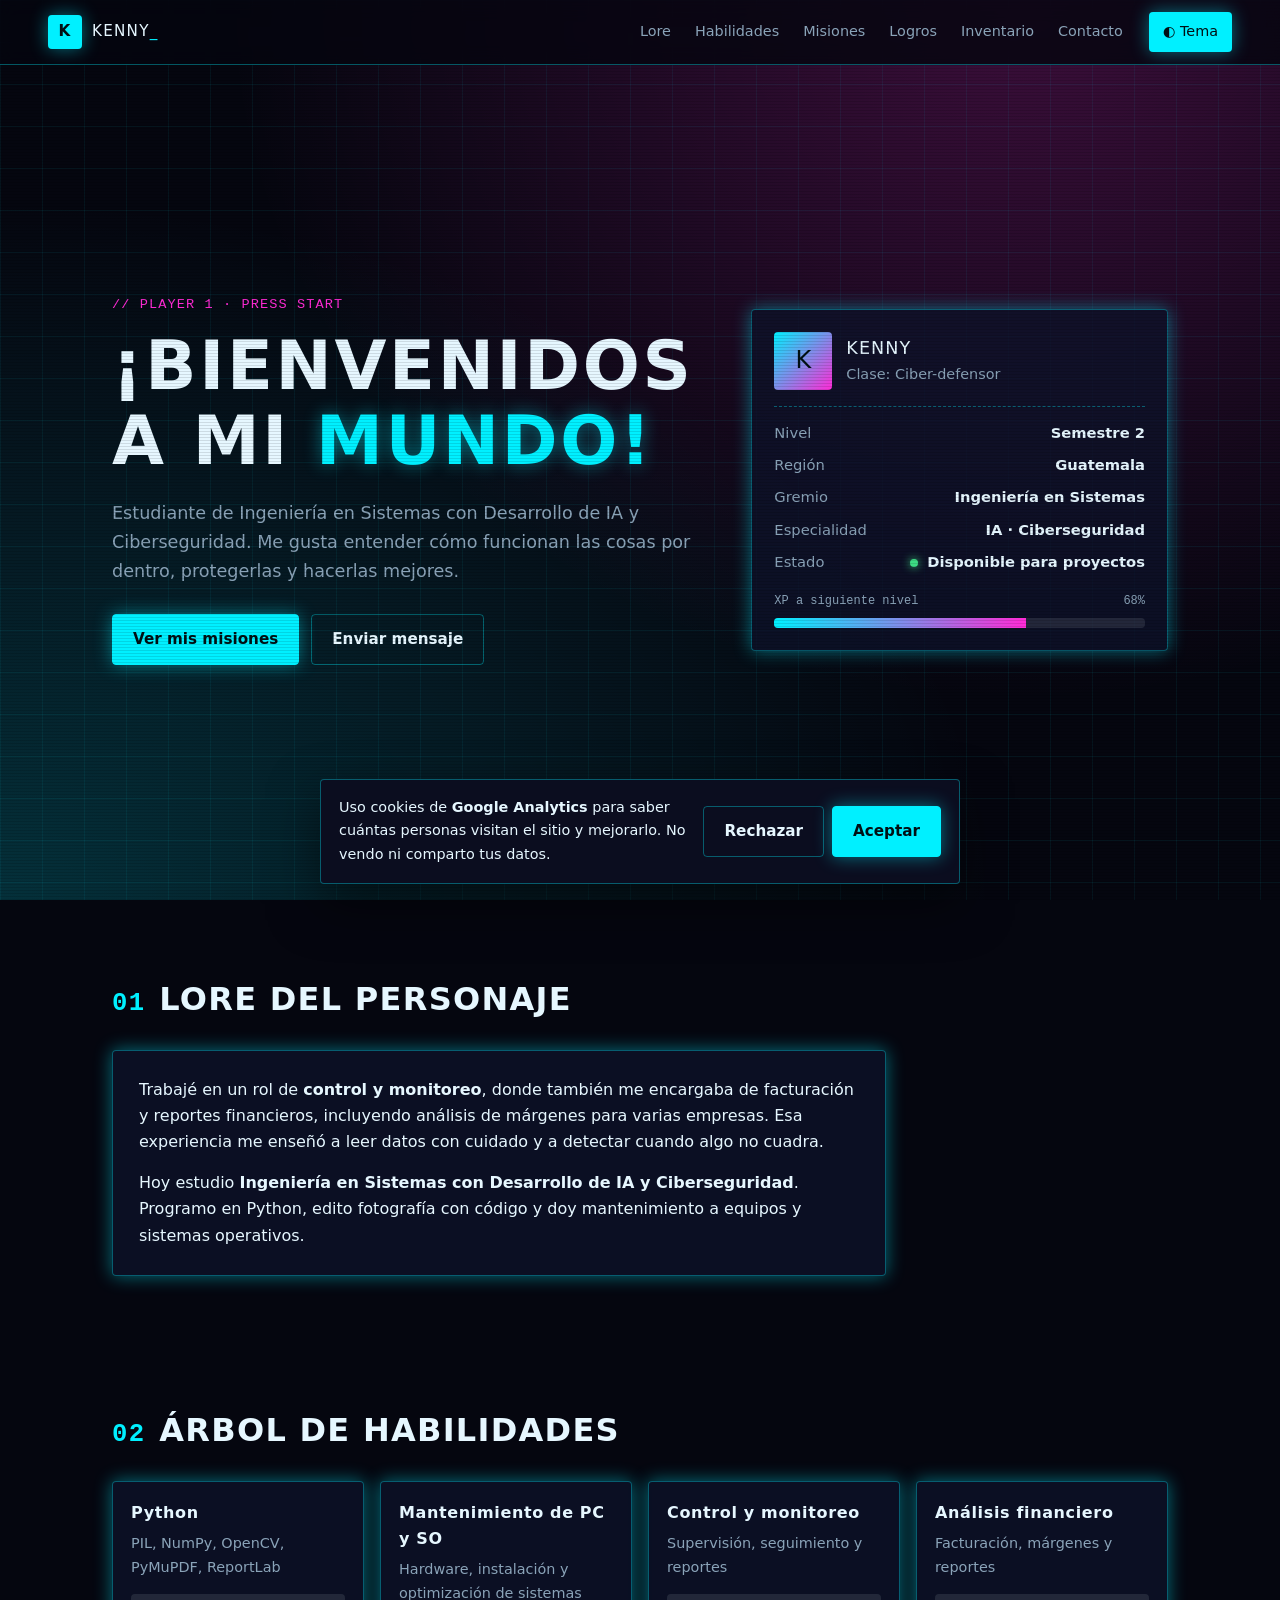
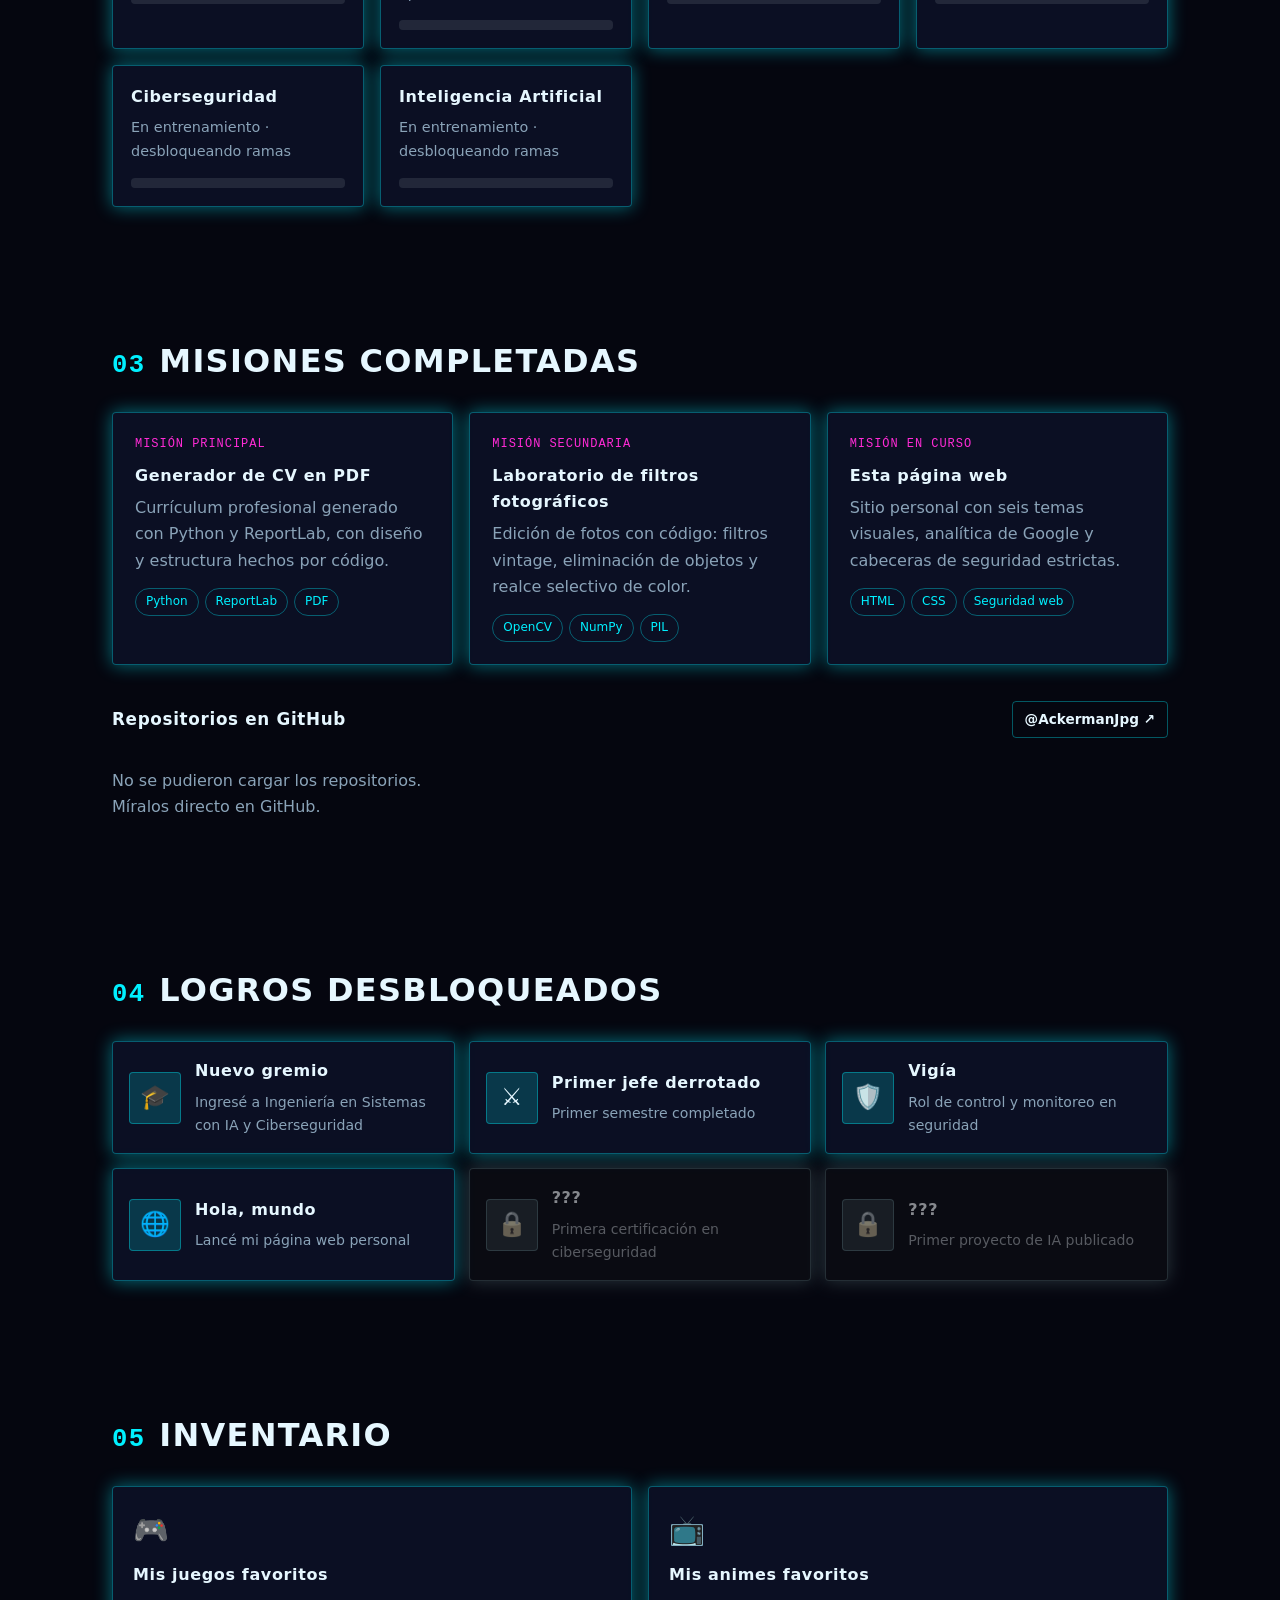
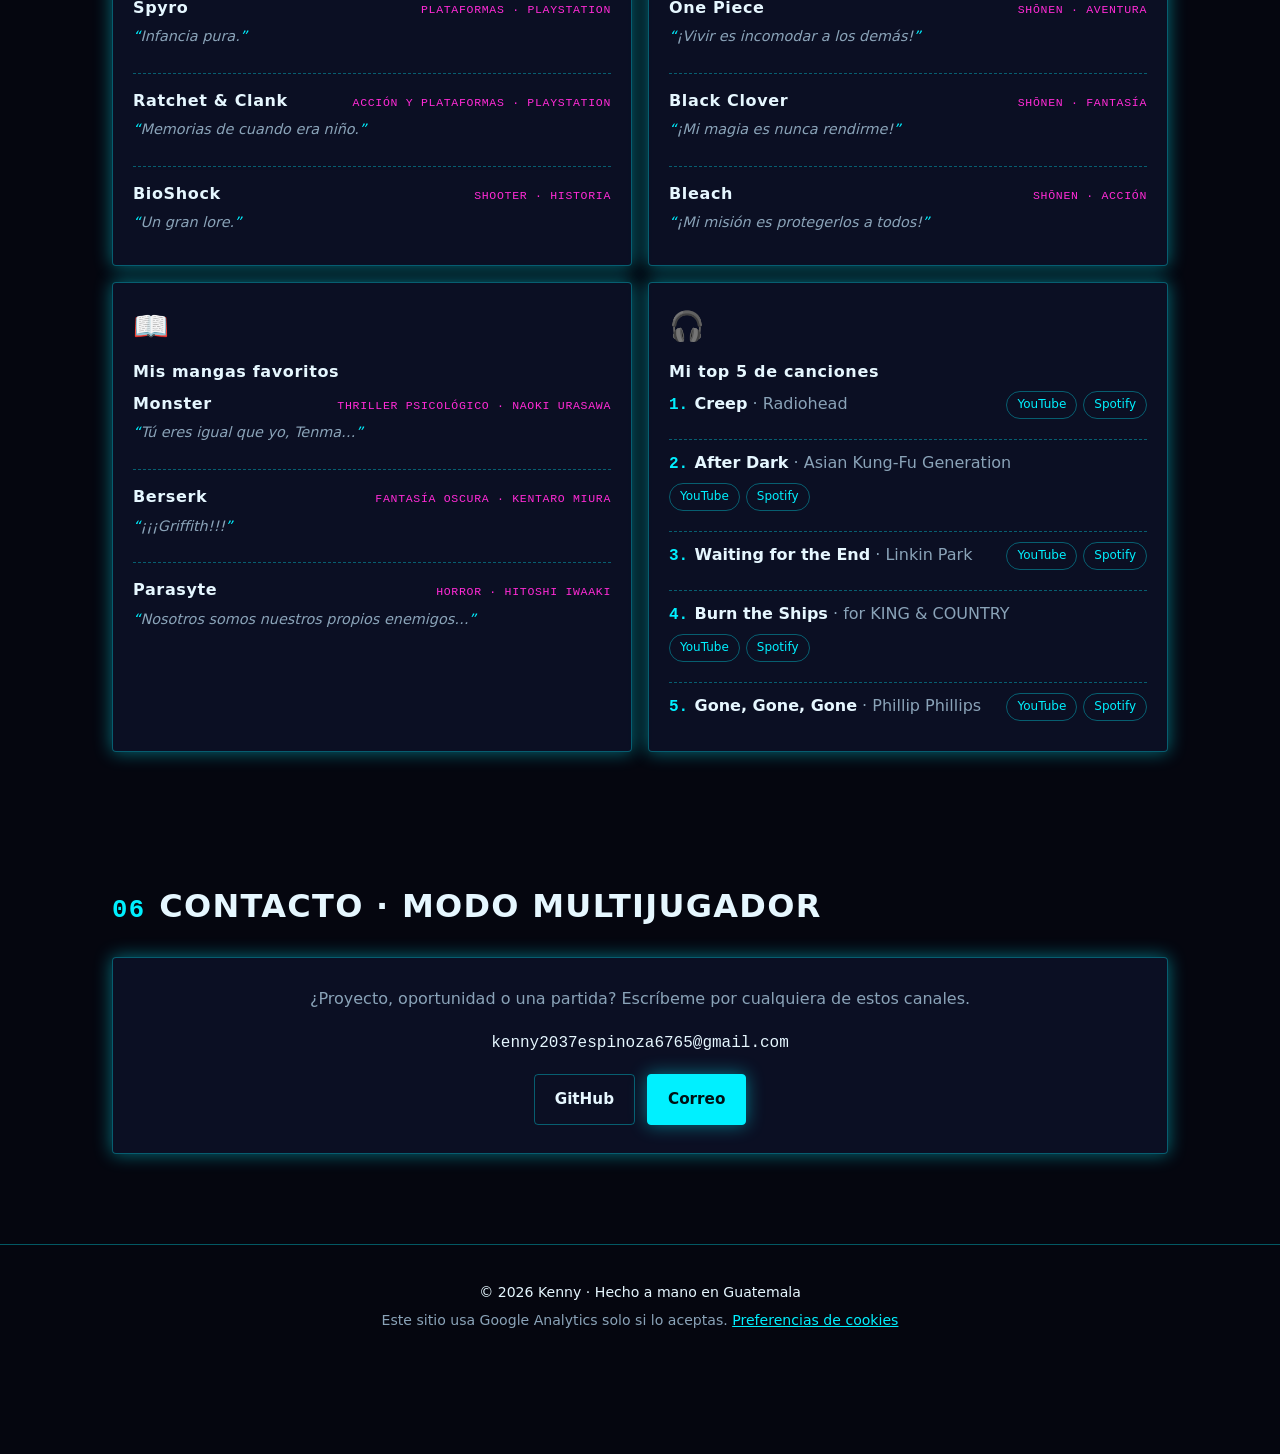
==== index.html @ 9eb6405e "Reseñas, canciones y contacto" ====
<!doctype html>
<html lang="es" data-theme="cyber">
<head>
  <meta charset="utf-8">
  <meta name="viewport" content="width=device-width, initial-scale=1">
  <!-- ====== Seguridad (GitHub Pages no permite cabeceras, así que van aquí) ====== -->
  <meta http-equiv="Content-Security-Policy" content="default-src 'self'; script-src 'self' https://www.googletagmanager.com; connect-src 'self' https://api.github.com https://*.google-analytics.com https://*.analytics.google.com https://www.googletagmanager.com; img-src 'self' data: https://*.google-analytics.com https://www.googletagmanager.com; style-src 'self' https://fonts.googleapis.com; font-src https://fonts.gstatic.com; base-uri 'none'; form-action 'self'; object-src 'none'; upgrade-insecure-requests">
  <meta name="referrer" content="strict-origin-when-cross-origin">

  <!-- ====== SEO ====== -->
  <title>Kenny · Ingeniería en Sistemas, IA y Ciberseguridad</title>
  <meta name="description" content="Portafolio personal de Kenny: estudiante de Ingeniería en Sistemas con IA y Ciberseguridad en Guatemala. Proyectos, habilidades, logros y gustos gamer.">
  <meta name="author" content="Kenny">
  <link rel="canonical" href="https://ackermanjpg.github.io/">
  <meta name="robots" content="index, follow">
  <meta name="theme-color" content="#05060f">

  <!-- Open Graph / redes sociales (vista previa al compartir el enlace) -->
  <meta property="og:type" content="website">
  <meta property="og:title" content="Kenny · Player One">
  <meta property="og:description" content="Ingeniería en Sistemas, IA y Ciberseguridad. Proyectos, logros y gustos gamer.">
  <meta property="og:url" content="https://ackermanjpg.github.io/">
  <meta property="og:image" content="https://ackermanjpg.github.io/img/og-cover.png">
  <meta property="og:locale" content="es_GT">
  <meta name="twitter:card" content="summary_large_image">

  <!-- ====== Google Search Console ======
       Pega aquí el código que te da Search Console (método "Etiqueta HTML").
       Si verificas por DNS (recomendado con Cloudflare), puedes borrar esta línea. -->
  <meta name="google-site-verification" content="PEGA_AQUI_TU_CODIGO_DE_VERIFICACION">

  <link rel="icon" href="img/favicon.svg" type="image/svg+xml">
  <link rel="preconnect" href="https://fonts.googleapis.com">
  <link rel="preconnect" href="https://fonts.gstatic.com" crossorigin>
  <link rel="stylesheet" href="https://fonts.googleapis.com/css2?family=Cinzel:wght@500;700&family=Creepster&family=Inter:wght@400;500;600;700&family=M+PLUS+Rounded+1c:wght@500;800&family=Orbitron:wght@500;800&family=Press+Start+2P&family=Share+Tech+Mono&display=swap">
  <link rel="stylesheet" href="css/styles.css">

  <!-- Datos estructurados para Google (sin JavaScript inline: es JSON, no se ejecuta) -->
  <script type="application/ld+json">
  {
    "@context": "https://schema.org",
    "@type": "Person",
    "name": "Kenny",
    "url": "https://ackermanjpg.github.io/",
    "jobTitle": "Estudiante de Ingeniería en Sistemas con IA y Ciberseguridad",
    "address": { "@type": "PostalAddress", "addressCountry": "GT" },
    "knowsAbout": ["Ciberseguridad", "Inteligencia Artificial", "Python", "OpenCV", "Mantenimiento de equipos"],
    "sameAs": ["https://github.com/AckermanJpg"]
  }
  </script>

  <!-- Analítica + consentimiento: archivos propios, sin código inline (CSP estricta) -->
  <script src="js/analytics.js" defer></script>
  <script src="js/main.js" defer></script>
</head>
<body>
  <a class="skip-link" href="#contenido">Saltar al contenido</a>
  <div class="fx-layer" aria-hidden="true"></div>

  <!-- ===================== NAV ===================== -->
  <header class="topbar">
    <a class="brand" href="#inicio" aria-label="Inicio">
      <span class="brand-mark" aria-hidden="true">K</span>
      <span class="brand-name">KENNY<span class="blink">_</span></span>
    </a>

    <nav class="nav" aria-label="Secciones">
      <a href="#lore">Lore</a>
      <a href="#habilidades">Habilidades</a>
      <a href="#misiones">Misiones</a>
      <a href="#logros">Logros</a>
      <a href="#inventario">Inventario</a>
      <a href="#contacto">Contacto</a>
    </nav>

    <button class="theme-toggle" type="button" aria-haspopup="true" aria-expanded="false" aria-controls="theme-panel">
      <span aria-hidden="true">◐</span> <span class="theme-toggle-label">Tema</span>
    </button>
  </header>

  <!-- Selector de temas -->
  <div id="theme-panel" class="theme-panel" role="dialog" aria-label="Elegir tema visual" hidden>
    <p class="theme-panel-title">Selecciona tu mundo</p>
    <div class="theme-grid">
      <button type="button" data-set-theme="cyber"><span class="sw sw-cyber"></span>Neón Cyber</button>
      <button type="button" data-set-theme="pixel"><span class="sw sw-pixel"></span>Arcade Pixel</button>
      <button type="button" data-set-theme="fantasy"><span class="sw sw-fantasy"></span>Reino RPG</button>
      <button type="button" data-set-theme="space"><span class="sw sw-space"></span>Estación Orbital</button>
      <button type="button" data-set-theme="horror"><span class="sw sw-horror"></span>Survival Terror</button>
      <button type="button" data-set-theme="anime"><span class="sw sw-anime"></span>Sakura Anime</button>
    </div>
  </div>

  <main id="contenido">
    <!-- ===================== HERO ===================== -->
    <section id="inicio" class="hero">
      <div class="hero-text">
        <p class="kicker">// PLAYER 1 · PRESS START</p>
        <h1 class="hero-title">¡Bienvenidos a mi <span class="accent">mundo!</span></h1>
        <p class="hero-sub">
          Estudiante de Ingeniería en Sistemas con Desarrollo de IA y Ciberseguridad.
          Me gusta entender cómo funcionan las cosas por dentro, protegerlas y hacerlas mejores.
        </p>
        <div class="hero-cta">
          <a class="btn btn-primary" href="#misiones" data-track="cta_misiones">Ver mis misiones</a>
          <a class="btn btn-ghost" href="#contacto" data-track="cta_contacto">Enviar mensaje</a>
        </div>
      </div>

      <aside class="stat-card" aria-label="Ficha de personaje">
        <div class="stat-head">
          <span class="avatar" aria-hidden="true">K</span>
          <div>
            <p class="stat-name">KENNY</p>
            <p class="stat-class">Clase: Ciber-defensor</p>
          </div>
        </div>
        <dl class="stat-list">
          <div><dt>Nivel</dt><dd>Semestre 2</dd></div>
          <div><dt>Región</dt><dd>Guatemala</dd></div>
          <div><dt>Gremio</dt><dd>Ingeniería en Sistemas</dd></div>
          <div><dt>Especialidad</dt><dd>IA · Ciberseguridad</dd></div>
          <div><dt>Estado</dt><dd><span class="dot"></span> Disponible para proyectos</dd></div>
        </dl>
        <div class="xp">
          <div class="xp-label"><span>XP a siguiente nivel</span><span>68%</span></div>
          <div class="bar"><span class="bar-fill" data-fill="68"></span></div>
        </div>
      </aside>
    </section>

    <!-- ===================== LORE / SOBRE MÍ ===================== -->
    <section id="lore" class="section">
      <h2 class="section-title"><span class="num">01</span> Lore del personaje</h2>
      <div class="panel prose">
        <p>
          Trabajé en un rol de <strong>control y monitoreo</strong>, donde también me encargaba de
          facturación y reportes financieros, incluyendo análisis de márgenes para varias empresas.
          Esa experiencia me enseñó a leer datos con cuidado y a detectar cuando algo no cuadra.
        </p>
        <p>
          Hoy estudio <strong>Ingeniería en Sistemas con Desarrollo de IA y Ciberseguridad</strong>.
          Programo en Python, edito fotografía con código y doy mantenimiento a equipos y sistemas operativos.
        </p>
      </div>
    </section>

    <!-- ===================== HABILIDADES ===================== -->
    <section id="habilidades" class="section">
      <h2 class="section-title"><span class="num">02</span> Árbol de habilidades</h2>
      <div class="skills">
        <article class="skill panel">
          <h3>Python</h3>
          <p>PIL, NumPy, OpenCV, PyMuPDF, ReportLab</p>
          <div class="bar"><span class="bar-fill" data-fill="70"></span></div>
        </article>
        <article class="skill panel">
          <h3>Mantenimiento de PC y SO</h3>
          <p>Hardware, instalación y optimización de sistemas</p>
          <div class="bar"><span class="bar-fill" data-fill="80"></span></div>
        </article>
        <article class="skill panel">
          <h3>Control y monitoreo</h3>
          <p>Supervisión, seguimiento y reportes</p>
          <div class="bar"><span class="bar-fill" data-fill="75"></span></div>
        </article>
        <article class="skill panel">
          <h3>Análisis financiero</h3>
          <p>Facturación, márgenes y reportes</p>
          <div class="bar"><span class="bar-fill" data-fill="70"></span></div>
        </article>
        <article class="skill panel">
          <h3>Ciberseguridad</h3>
          <p>En entrenamiento · desbloqueando ramas</p>
          <div class="bar"><span class="bar-fill" data-fill="35"></span></div>
        </article>
        <article class="skill panel">
          <h3>Inteligencia Artificial</h3>
          <p>En entrenamiento · desbloqueando ramas</p>
          <div class="bar"><span class="bar-fill" data-fill="30"></span></div>
        </article>
      </div>
    </section>

    <!-- ===================== MISIONES / PROYECTOS ===================== -->
    <section id="misiones" class="section">
      <h2 class="section-title"><span class="num">03</span> Misiones completadas</h2>
      <div class="quests">
        <article class="quest panel">
          <p class="quest-tag">Misión principal</p>
          <h3>Generador de CV en PDF</h3>
          <p>Currículum profesional generado con Python y ReportLab, con diseño y estructura hechos por código.</p>
          <ul class="tags"><li>Python</li><li>ReportLab</li><li>PDF</li></ul>
        </article>
        <article class="quest panel">
          <p class="quest-tag">Misión secundaria</p>
          <h3>Laboratorio de filtros fotográficos</h3>
          <p>Edición de fotos con código: filtros vintage, eliminación de objetos y realce selectivo de color.</p>
          <ul class="tags"><li>OpenCV</li><li>NumPy</li><li>PIL</li></ul>
        </article>
        <article class="quest panel">
          <p class="quest-tag">Misión en curso</p>
          <h3>Esta página web</h3>
          <p>Sitio personal con seis temas visuales, analítica de Google y cabeceras de seguridad estrictas.</p>
          <ul class="tags"><li>HTML</li><li>CSS</li><li>Seguridad web</li></ul>
        </article>
      </div>

      <!-- Repositorios de GitHub: se cargan solos desde la API pública de GitHub.
           Cada repo nuevo que publiques en github.com/AckermanJpg aparece aquí sin tocar el código. -->
      <div class="repos-head">
        <h3 class="sub-title">Repositorios en GitHub</h3>
        <a class="btn btn-ghost btn-sm" href="https://github.com/AckermanJpg" rel="noopener noreferrer" target="_blank" data-track="link_github_repos">@AckermanJpg ↗</a>
      </div>
      <div class="repos" id="repos" data-github-user="AckermanJpg" aria-live="polite">
        <p class="muted repos-status">Cargando repositorios…</p>
      </div>
    </section>

    <!-- ===================== LOGROS ===================== -->
    <section id="logros" class="section">
      <h2 class="section-title"><span class="num">04</span> Logros desbloqueados</h2>
      <ul class="achievements">
        <li class="achv panel unlocked">
          <span class="achv-icon" aria-hidden="true">🎓</span>
          <div><h3>Nuevo gremio</h3><p>Ingresé a Ingeniería en Sistemas con IA y Ciberseguridad</p></div>
        </li>
        <li class="achv panel unlocked">
          <span class="achv-icon" aria-hidden="true">⚔️</span>
          <div><h3>Primer jefe derrotado</h3><p>Primer semestre completado</p></div>
        </li>
        <li class="achv panel unlocked">
          <span class="achv-icon" aria-hidden="true">🛡️</span>
          <div><h3>Vigía</h3><p>Rol de control y monitoreo en seguridad</p></div>
        </li>
        <li class="achv panel unlocked">
          <span class="achv-icon" aria-hidden="true">🌐</span>
          <div><h3>Hola, mundo</h3><p>Lancé mi página web personal</p></div>
        </li>
        <li class="achv panel locked">
          <span class="achv-icon" aria-hidden="true">🔒</span>
          <div><h3>???</h3><p>Primera certificación en ciberseguridad</p></div>
        </li>
        <li class="achv panel locked">
          <span class="achv-icon" aria-hidden="true">🔒</span>
          <div><h3>???</h3><p>Primer proyecto de IA publicado</p></div>
        </li>
      </ul>
    </section>

    <!-- ===================== INVENTARIO / GUSTOS ===================== -->
    <section id="inventario" class="section">
      <h2 class="section-title"><span class="num">05</span> Inventario</h2>
      <div class="inventory">
        <article class="item panel">
          <span class="item-icon" aria-hidden="true">🎮</span>
          <h3>Mis juegos favoritos</h3>
          <ul class="entries">
            <li class="entry">
              <div class="entry-head"><strong>Spyro</strong><span class="entry-meta">Plataformas · PlayStation</span></div>
              <p class="entry-quote">Infancia pura.</p>
            </li>
            <li class="entry">
              <div class="entry-head"><strong>Ratchet &amp; Clank</strong><span class="entry-meta">Acción y plataformas · PlayStation</span></div>
              <p class="entry-quote">Memorias de cuando era niño.</p>
            </li>
            <li class="entry">
              <div class="entry-head"><strong>BioShock</strong><span class="entry-meta">Shooter · Historia</span></div>
              <p class="entry-quote">Un gran lore.</p>
            </li>
          </ul>
        </article>
        <article class="item panel">
          <span class="item-icon" aria-hidden="true">📺</span>
          <h3>Mis animes favoritos</h3>
          <ul class="entries">
            <li class="entry">
              <div class="entry-head"><strong>One Piece</strong><span class="entry-meta">Shōnen · Aventura</span></div>
              <p class="entry-quote">¡Vivir es incomodar a los demás!</p>
            </li>
            <li class="entry">
              <div class="entry-head"><strong>Black Clover</strong><span class="entry-meta">Shōnen · Fantasía</span></div>
              <p class="entry-quote">¡Mi magia es nunca rendirme!</p>
            </li>
            <li class="entry">
              <div class="entry-head"><strong>Bleach</strong><span class="entry-meta">Shōnen · Acción</span></div>
              <p class="entry-quote">¡Mi misión es protegerlos a todos!</p>
            </li>
          </ul>
        </article>
        <article class="item panel">
          <span class="item-icon" aria-hidden="true">📖</span>
          <h3>Mis mangas favoritos</h3>
          <ul class="entries">
            <li class="entry">
              <div class="entry-head"><strong>Monster</strong><span class="entry-meta">Thriller psicológico · Naoki Urasawa</span></div>
              <p class="entry-quote">Tú eres igual que yo, Tenma…</p>
            </li>
            <li class="entry">
              <div class="entry-head"><strong>Berserk</strong><span class="entry-meta">Fantasía oscura · Kentaro Miura</span></div>
              <p class="entry-quote">¡¡¡Griffith!!!</p>
            </li>
            <li class="entry">
              <div class="entry-head"><strong>Parasyte</strong><span class="entry-meta">Horror · Hitoshi Iwaaki</span></div>
              <p class="entry-quote">Nosotros somos nuestros propios enemigos…</p>
            </li>
          </ul>
        </article>
        <article class="item panel">
          <span class="item-icon" aria-hidden="true">🎧</span>
          <h3>Mi top 5 de canciones</h3>
          <ol class="songs">
            <li class="song">
              <span class="song-name"><strong>Creep</strong> <span class="muted">· Radiohead</span></span>
              <span class="song-links">
                <a href="https://www.youtube.com/results?search_query=Creep+Radiohead" rel="noopener noreferrer" target="_blank" data-track="song_youtube_1" aria-label="Escuchar Creep en YouTube">YouTube</a>
                <a href="https://open.spotify.com/search/Creep%20Radiohead" rel="noopener noreferrer" target="_blank" data-track="song_spotify_1" aria-label="Escuchar Creep en Spotify">Spotify</a>
              </span>
            </li>
            <li class="song">
              <span class="song-name"><strong>After Dark</strong> <span class="muted">· Asian Kung-Fu Generation</span></span>
              <span class="song-links">
                <a href="https://www.youtube.com/results?search_query=After+Dark+Asian+Kung-Fu+Generation" rel="noopener noreferrer" target="_blank" data-track="song_youtube_2" aria-label="Escuchar After Dark en YouTube">YouTube</a>
                <a href="https://open.spotify.com/search/After%20Dark%20Asian%20Kung-Fu%20Generation" rel="noopener noreferrer" target="_blank" data-track="song_spotify_2" aria-label="Escuchar After Dark en Spotify">Spotify</a>
              </span>
            </li>
            <li class="song">
              <span class="song-name"><strong>Waiting for the End</strong> <span class="muted">· Linkin Park</span></span>
              <span class="song-links">
                <a href="https://www.youtube.com/results?search_query=Waiting+for+the+End+Linkin+Park" rel="noopener noreferrer" target="_blank" data-track="song_youtube_3" aria-label="Escuchar Waiting for the End en YouTube">YouTube</a>
                <a href="https://open.spotify.com/search/Waiting%20for%20the%20End%20Linkin%20Park" rel="noopener noreferrer" target="_blank" data-track="song_spotify_3" aria-label="Escuchar Waiting for the End en Spotify">Spotify</a>
              </span>
            </li>
            <li class="song">
              <span class="song-name"><strong>Burn the Ships</strong> <span class="muted">· for KING &amp; COUNTRY</span></span>
              <span class="song-links">
                <a href="https://www.youtube.com/results?search_query=Burn+the+Ships+for+KING+%26+COUNTRY" rel="noopener noreferrer" target="_blank" data-track="song_youtube_4" aria-label="Escuchar Burn the Ships en YouTube">YouTube</a>
                <a href="https://open.spotify.com/search/Burn%20the%20Ships%20for%20KING%20%26%20COUNTRY" rel="noopener noreferrer" target="_blank" data-track="song_spotify_4" aria-label="Escuchar Burn the Ships en Spotify">Spotify</a>
              </span>
            </li>
            <li class="song">
              <span class="song-name"><strong>Gone, Gone, Gone</strong> <span class="muted">· Phillip Phillips</span></span>
              <span class="song-links">
                <a href="https://www.youtube.com/results?search_query=Gone%2C+Gone%2C+Gone+Phillip+Phillips" rel="noopener noreferrer" target="_blank" data-track="song_youtube_5" aria-label="Escuchar Gone, Gone, Gone en YouTube">YouTube</a>
                <a href="https://open.spotify.com/search/Gone%2C%20Gone%2C%20Gone%20Phillip%20Phillips" rel="noopener noreferrer" target="_blank" data-track="song_spotify_5" aria-label="Escuchar Gone, Gone, Gone en Spotify">Spotify</a>
              </span>
            </li>
          </ol>
        </article>
      </div>
    </section>

    <!-- ===================== CONTACTO ===================== -->
    <section id="contacto" class="section">
      <h2 class="section-title"><span class="num">06</span> Contacto · Modo multijugador</h2>
      <div class="panel contact">
        <p>¿Proyecto, oportunidad o una partida? Escríbeme por cualquiera de estos canales.</p>
        <p class="contact-email">&#107;&#101;&#110;&#110;&#121;&#50;&#48;&#51;&#55;&#101;&#115;&#112;&#105;&#110;&#111;&#122;&#97;&#54;&#55;&#54;&#53;&#64;&#103;&#109;&#97;&#105;&#108;&#46;&#99;&#111;&#109;</p>
        <div class="contact-links">
          <a class="btn btn-ghost" href="https://github.com/AckermanJpg" rel="noopener noreferrer" target="_blank" data-track="link_github">GitHub</a>
          <a class="btn btn-primary" href="&#109;&#97;&#105;&#108;&#116;&#111;&#58;&#107;&#101;&#110;&#110;&#121;&#50;&#48;&#51;&#55;&#101;&#115;&#112;&#105;&#110;&#111;&#122;&#97;&#54;&#55;&#54;&#53;&#64;&#103;&#109;&#97;&#105;&#108;&#46;&#99;&#111;&#109;" data-track="link_email">Correo</a>
        </div>
      </div>
    </section>
  </main>

  <footer class="footer">
    <p>© <span id="year">2026</span> Kenny · Hecho a mano en Guatemala</p>
    <p class="muted">
      Este sitio usa Google Analytics solo si lo aceptas.
      <button type="button" class="linklike" data-open-consent>Preferencias de cookies</button>
    </p>
  </footer>

  <!-- Banner de consentimiento (Consent Mode v2) -->
  <div class="consent" role="dialog" aria-live="polite" aria-label="Consentimiento de cookies" hidden>
    <p>
      Uso cookies de <strong>Google Analytics</strong> para saber cuántas personas visitan el sitio y mejorarlo.
      No vendo ni comparto tus datos.
    </p>
    <div class="consent-actions">
      <button type="button" class="btn btn-ghost" data-consent="denied">Rechazar</button>
      <button type="button" class="btn btn-primary" data-consent="granted">Aceptar</button>
    </div>
  </div>

  <noscript><p class="noscript">El selector de temas necesita JavaScript, pero todo el contenido se puede leer sin él.</p></noscript>
</body>
</html>
---- css/styles.css ----
/* =========================================================
 *   Kenny · Sitio personal
 *   Seis temas originales inspirados en géneros de juegos y series.
 *   Cada tema solo cambia variables: para crear uno nuevo, copia un
 *   bloque [data-theme="..."] y cambia los valores.
 *   ========================================================= */

/* ---------- Tema base: Neón Cyber ---------- */
:root,
[data-theme="cyber"] {
  --bg: #05060f;
  --bg-2: #0b0d1f;
  --panel: rgba(14, 18, 42, 0.78);
  --panel-border: rgba(0, 240, 255, 0.35);
  --text: #e6f7ff;
  --muted: #8aa3b8;
  --accent: #00f0ff;
  --accent-2: #ff2bd6;
  --accent-ink: #001014;
  --glow: 0 0 18px rgba(0, 240, 255, 0.45);
  --radius: 4px;
  --font-display: "Orbitron", system-ui, sans-serif;
  --font-body: "Inter", system-ui, sans-serif;
  --font-mono: "Share Tech Mono", ui-monospace, monospace;
  --title-size: clamp(2.2rem, 6vw, 4.2rem);
  --title-transform: uppercase;
  --title-spacing: 0.04em;
  --bg-image:
  linear-gradient(rgba(0, 240, 255, 0.06) 1px, transparent 1px),
  linear-gradient(90deg, rgba(0, 240, 255, 0.06) 1px, transparent 1px),
  radial-gradient(ellipse at 80% 0%, rgba(255, 43, 214, 0.22), transparent 55%),
  radial-gradient(ellipse at 0% 100%, rgba(0, 240, 255, 0.18), transparent 55%);
  --bg-size: 42px 42px, 42px 42px, 100% 100%, 100% 100%;
  --fx: repeating-linear-gradient(0deg, rgba(0, 0, 0, 0.22) 0 1px, transparent 1px 3px);
  --fx-opacity: 0.5;
}

/* ---------- Arcade Pixel (retro 8-bit) ---------- */
[data-theme="pixel"] {
  --bg: #1a1030;
  --bg-2: #241640;
  --panel: #2b1b4d;
  --panel-border: #ffd23f;
  --text: #fff6e0;
  --muted: #c9b8e8;
  --accent: #ffd23f;
  --accent-2: #ff5e7e;
  --accent-ink: #1a1030;
  --glow: 4px 4px 0 #000;
  --radius: 0;
  --font-display: "Press Start 2P", monospace;
  --font-body: "Inter", system-ui, sans-serif;
  --font-mono: "Press Start 2P", monospace;
  --title-size: clamp(1.5rem, 4.4vw, 2.8rem);
  --title-transform: uppercase;
  --title-spacing: 0;
  --bg-image:
  radial-gradient(#ffffff22 1.5px, transparent 1.5px),
  linear-gradient(180deg, #1a1030 0%, #3a1650 100%);
  --bg-size: 24px 24px, 100% 100%;
  --fx: repeating-linear-gradient(0deg, rgba(0, 0, 0, 0.18) 0 2px, transparent 2px 4px);
  --fx-opacity: 0.6;
}

/* ---------- Reino RPG (fantasía) ---------- */
[data-theme="fantasy"] {
  --bg: #17110a;
  --bg-2: #21180e;
  --panel: rgba(44, 32, 18, 0.88);
  --panel-border: #b8893b;
  --text: #f3e6c8;
  --muted: #c2ab83;
  --accent: #e2b456;
  --accent-2: #7fbf6a;
  --accent-ink: #1b1206;
  --glow: 0 0 0 1px #5a4020 inset, 0 8px 24px rgba(0, 0, 0, 0.5);
  --radius: 10px;
  --font-display: "Cinzel", Georgia, serif;
  --font-body: "Inter", system-ui, sans-serif;
  --font-mono: "Cinzel", Georgia, serif;
  --title-size: clamp(2.3rem, 6vw, 4.4rem);
  --title-transform: none;
  --title-spacing: 0.02em;
  --bg-image:
  radial-gradient(ellipse at 50% -10%, rgba(226, 180, 86, 0.25), transparent 60%),
  radial-gradient(ellipse at 50% 120%, rgba(127, 191, 106, 0.12), transparent 60%);
  --bg-size: 100% 100%, 100% 100%;
  --fx: radial-gradient(ellipse at center, transparent 55%, rgba(0, 0, 0, 0.6) 100%);
  --fx-opacity: 1;
}

/* ---------- Estación Orbital (ciencia ficción) ---------- */
[data-theme="space"] {
  --bg: #030814;
  --bg-2: #07122a;
  --panel: rgba(9, 22, 48, 0.75);
  --panel-border: rgba(120, 170, 255, 0.4);
  --text: #dbe7ff;
  --muted: #8796b8;
  --accent: #7ab8ff;
  --accent-2: #ffb347;
  --accent-ink: #020a18;
  --glow: 0 0 22px rgba(122, 184, 255, 0.35);
  --radius: 14px;
  --font-display: "Orbitron", system-ui, sans-serif;
  --font-body: "Inter", system-ui, sans-serif;
  --font-mono: "Share Tech Mono", ui-monospace, monospace;
  --title-size: clamp(2.1rem, 5.6vw, 4rem);
  --title-transform: uppercase;
  --title-spacing: 0.08em;
  --bg-image:
  radial-gradient(1px 1px at 20% 30%, #fff, transparent),
  radial-gradient(1px 1px at 70% 80%, #fff, transparent),
  radial-gradient(1.5px 1.5px at 40% 70%, #cfe0ff, transparent),
  radial-gradient(1px 1px at 85% 20%, #fff, transparent),
  radial-gradient(1.5px 1.5px at 10% 85%, #ffd9a8, transparent),
  radial-gradient(ellipse at 90% 10%, rgba(122, 184, 255, 0.2), transparent 50%),
  radial-gradient(ellipse at 0% 90%, rgba(255, 179, 71, 0.12), transparent 50%);
  --bg-size: 300px 300px, 300px 300px, 300px 300px, 300px 300px, 300px 300px, 100% 100%, 100% 100%;
  --fx: none;
  --fx-opacity: 0;
}

/* ---------- Survival Terror ---------- */
[data-theme="horror"] {
  --bg: #0b0909;
  --bg-2: #141010;
  --panel: rgba(24, 18, 18, 0.9);
  --panel-border: #5a1414;
  --text: #e9dede;
  --muted: #9a8a8a;
  --accent: #d11a1a;
  --accent-2: #c9b98a;
  --accent-ink: #fff;
  --glow: 0 0 24px rgba(209, 26, 26, 0.3);
  --radius: 2px;
  --font-display: "Creepster", "Inter", cursive;
  --font-body: "Inter", system-ui, sans-serif;
  --font-mono: "Share Tech Mono", ui-monospace, monospace;
  --title-size: clamp(2.6rem, 7vw, 5rem);
  --title-transform: none;
  --title-spacing: 0.04em;
  --bg-image:
  radial-gradient(ellipse at 50% 0%, rgba(120, 10, 10, 0.35), transparent 60%);
  --bg-size: 100% 100%;
  --fx: radial-gradient(ellipse at center, transparent 40%, rgba(0, 0, 0, 0.85) 100%);
  --fx-opacity: 1;
}

/* ---------- Sakura Anime ---------- */
[data-theme="anime"] {
  --bg: #fff4f8;
  --bg-2: #ffe8f0;
  --panel: rgba(255, 255, 255, 0.82);
  --panel-border: #ffb3cf;
  --text: #3a2340;
  --muted: #8a6a8f;
  --accent: #e84393;
  --accent-2: #7b61ff;
  --accent-ink: #fff;
  --glow: 0 10px 30px rgba(232, 67, 147, 0.18);
  --radius: 22px;
  --font-display: "M PLUS Rounded 1c", system-ui, sans-serif;
  --font-body: "Inter", system-ui, sans-serif;
  --font-mono: "M PLUS Rounded 1c", system-ui, sans-serif;
  --title-size: clamp(2.3rem, 6vw, 4.4rem);
  --title-transform: none;
  --title-spacing: 0;
  --bg-image:
  radial-gradient(circle at 15% 20%, rgba(255, 179, 207, 0.55), transparent 30%),
  radial-gradient(circle at 85% 10%, rgba(123, 97, 255, 0.18), transparent 30%),
  radial-gradient(circle at 70% 90%, rgba(255, 179, 207, 0.4), transparent 35%);
  --bg-size: 100% 100%, 100% 100%, 100% 100%;
  --fx: none;
  --fx-opacity: 0;
}

/* =========================================================
 *   Base
 *   ========================================================= */
*, *::before, *::after { box-sizing: border-box; }
html { scroll-behavior: smooth; scroll-padding-top: 80px; }
@media (prefers-reduced-motion: reduce) {
  html { scroll-behavior: auto; }
  *, *::before, *::after { animation: none !important; transition: none !important; }
}

body {
  margin: 0;
  min-height: 100vh;
  background-color: var(--bg);
  background-image: var(--bg-image);
  background-size: var(--bg-size);
  background-attachment: fixed;
  color: var(--text);
  font-family: var(--font-body);
  font-size: 1rem;
  line-height: 1.65;
  transition: background-color 0.4s ease, color 0.4s ease;
  overflow-x: hidden;
}

.fx-layer {
  position: fixed;
  inset: 0;
  pointer-events: none;
  background: var(--fx);
  opacity: var(--fx-opacity);
  z-index: 30;
}

a { color: var(--accent); }
code {
  font-family: ui-monospace, "Share Tech Mono", monospace;
  font-size: 0.9em;
  padding: 0.1em 0.35em;
  border-radius: 4px;
  background: color-mix(in srgb, var(--accent) 14%, transparent);
}
.muted { color: var(--muted); }

.skip-link {
  position: absolute;
  left: -9999px;
  top: 8px;
  background: var(--accent);
  color: var(--accent-ink);
  padding: 8px 14px;
  z-index: 100;
}
.skip-link:focus { left: 8px; }

:focus-visible {
  outline: 2px solid var(--accent);
  outline-offset: 3px;
}

/* =========================================================
 *   Barra superior
 *   ========================================================= */
.topbar {
  position: sticky;
  top: env(safe-area-inset-top, 0px);
  z-index: 40;
  display: flex;
  align-items: center;
  gap: 16px;
  padding: 12px clamp(16px, 4vw, 48px);
  background: color-mix(in srgb, var(--bg) 82%, transparent);
  backdrop-filter: blur(10px);
  border-bottom: 1px solid var(--panel-border);
}
.brand {
  display: flex;
  align-items: center;
  gap: 10px;
  text-decoration: none;
  color: var(--text);
  font-family: var(--font-display);
  font-size: 0.95rem;
  letter-spacing: 0.08em;
}
.brand-mark {
  display: grid;
  place-items: center;
  width: 34px;
  height: 34px;
  background: var(--accent);
  color: var(--accent-ink);
  border-radius: var(--radius);
  box-shadow: var(--glow);
  font-weight: 800;
}
.blink { animation: blink 1.1s steps(1) infinite; color: var(--accent); }
@keyframes blink { 50% { opacity: 0; } }

.nav {
  display: flex;
  gap: 4px;
  margin-left: auto;
}
.nav a {
  color: var(--muted);
  text-decoration: none;
  font-size: 0.9rem;
  padding: 6px 10px;
  border-radius: var(--radius);
  transition: color 0.2s, background 0.2s;
}
.nav a:hover { color: var(--text); background: color-mix(in srgb, var(--accent) 14%, transparent); }

.theme-toggle {
  font: inherit;
  font-size: 0.9rem;
  cursor: pointer;
  color: var(--accent-ink);
  background: var(--accent);
  border: 0;
  border-radius: var(--radius);
  padding: 8px 14px;
  box-shadow: var(--glow);
}

@media (max-width: 860px) {
  .nav { display: none; }
  .theme-toggle { margin-left: auto; }
}

/* Panel de temas */
.theme-panel {
  position: fixed;
  top: 68px;
  right: clamp(16px, 4vw, 48px);
  z-index: 45;
  width: min(360px, calc(100vw - 32px));
  padding: 16px;
  background: var(--bg-2);
  border: 1px solid var(--panel-border);
  border-radius: var(--radius);
  box-shadow: 0 20px 50px rgba(0, 0, 0, 0.45);
}
.theme-panel[hidden] { display: none; }
.theme-panel-title {
  margin: 0 0 12px;
  font-family: var(--font-display);
  font-size: 0.85rem;
  letter-spacing: 0.06em;
  color: var(--muted);
}
.theme-grid {
  display: grid;
  grid-template-columns: 1fr 1fr;
  gap: 8px;
}
.theme-grid button {
  display: flex;
  align-items: center;
  gap: 8px;
  font: inherit;
  font-size: 0.88rem;
  text-align: left;
  cursor: pointer;
  color: var(--text);
  background: var(--panel);
  border: 1px solid transparent;
  border-radius: var(--radius);
  padding: 10px;
}
.theme-grid button:hover,
.theme-grid button[aria-pressed="true"] { border-color: var(--accent); }
.sw {
  flex: none;
  width: 22px;
  height: 22px;
  border-radius: 50%;
  border: 2px solid rgba(255, 255, 255, 0.5);
}
.sw-cyber   { background: linear-gradient(135deg, #00f0ff 50%, #ff2bd6 50%); }
.sw-pixel   { background: linear-gradient(135deg, #ffd23f 50%, #ff5e7e 50%); border-radius: 0; }
.sw-fantasy { background: linear-gradient(135deg, #e2b456 50%, #7fbf6a 50%); }
.sw-space   { background: linear-gradient(135deg, #7ab8ff 50%, #030814 50%); }
.sw-horror  { background: linear-gradient(135deg, #d11a1a 50%, #0b0909 50%); }
.sw-anime   { background: linear-gradient(135deg, #ffb3cf 50%, #7b61ff 50%); }

/* =========================================================
 *   Layout general
 *   ========================================================= */
main {
  width: min(1120px, 100%);
  margin: 0 auto;
  padding: 0 clamp(16px, 4vw, 32px);
}

.panel {
  background: var(--panel);
  border: 1px solid var(--panel-border);
  border-radius: var(--radius);
  box-shadow: var(--glow);
}

.btn {
  display: inline-flex;
  align-items: center;
  justify-content: center;
  gap: 8px;
  font: inherit;
  font-weight: 600;
  font-size: 0.95rem;
  text-decoration: none;
  cursor: pointer;
  padding: 12px 20px;
  border-radius: var(--radius);
  transition: transform 0.15s, box-shadow 0.15s, background 0.2s;
}
.btn:hover { transform: translateY(-2px); }
.btn-primary {
  background: var(--accent);
  color: var(--accent-ink);
  border: 1px solid var(--accent);
  box-shadow: var(--glow);
}
.btn-ghost {
  background: transparent;
  color: var(--text);
  border: 1px solid var(--panel-border);
}
.btn-ghost:hover { border-color: var(--accent); color: var(--accent); }
.btn-sm { padding: 6px 12px; font-size: 0.85rem; }

/* =========================================================
 *   Hero
 *   ========================================================= */
.hero {
  display: grid;
  grid-template-columns: 1.4fr 1fr;
  gap: clamp(24px, 5vw, 56px);
  align-items: center;
  min-height: calc(100vh - 70px);
  padding: 48px 0;
}
.kicker {
  margin: 0 0 12px;
  font-family: var(--font-mono);
  font-size: 0.85rem;
  color: var(--accent-2);
  letter-spacing: 0.08em;
}
.hero-title {
  margin: 0 0 20px;
  font-family: var(--font-display);
  font-size: var(--title-size);
  line-height: 1.12;
  text-transform: var(--title-transform);
  letter-spacing: var(--title-spacing);
}
.accent {
  color: var(--accent);
  text-shadow: var(--glow);
}
[data-theme="pixel"] .accent { text-shadow: 4px 4px 0 var(--accent-2); }
.hero-sub {
  max-width: 56ch;
  font-size: 1.1rem;
  color: var(--muted);
  margin: 0 0 28px;
}
.hero-cta { display: flex; flex-wrap: wrap; gap: 12px; }

/* Ficha de personaje */
.stat-card {
  background: var(--panel);
  border: 1px solid var(--panel-border);
  border-radius: var(--radius);
  box-shadow: var(--glow);
  padding: 22px;
}
.stat-head {
  display: flex;
  align-items: center;
  gap: 14px;
  padding-bottom: 16px;
  margin-bottom: 14px;
  border-bottom: 1px dashed var(--panel-border);
}
.avatar {
  display: grid;
  place-items: center;
  width: 58px;
  height: 58px;
  font-family: var(--font-display);
  font-size: 1.5rem;
  color: var(--accent-ink);
  background: linear-gradient(135deg, var(--accent), var(--accent-2));
  border-radius: var(--radius);
}
.stat-name { margin: 0; font-family: var(--font-display); font-size: 1.1rem; letter-spacing: 0.06em; }
.stat-class { margin: 0; color: var(--muted); font-size: 0.9rem; }
.stat-list { margin: 0; display: grid; gap: 8px; }
.stat-list div { display: flex; justify-content: space-between; gap: 12px; font-size: 0.92rem; }
.stat-list dt { color: var(--muted); }
.stat-list dd { margin: 0; text-align: right; font-weight: 600; }
.dot {
  display: inline-block;
  width: 8px;
  height: 8px;
  border-radius: 50%;
  background: #3ddc84;
  box-shadow: 0 0 8px #3ddc84;
  margin-right: 4px;
}
.xp { margin-top: 18px; }
.xp-label {
  display: flex;
  justify-content: space-between;
  font-family: var(--font-mono);
  font-size: 0.75rem;
  color: var(--muted);
  margin-bottom: 6px;
}

.bar {
  height: 10px;
  background: color-mix(in srgb, var(--text) 10%, transparent);
  border-radius: var(--radius);
  overflow: hidden;
}
.bar-fill {
  display: block;
  height: 100%;
  width: 0;
  background: linear-gradient(90deg, var(--accent), var(--accent-2));
  transition: width 1.2s cubic-bezier(0.2, 0.8, 0.2, 1);
}

@media (max-width: 860px) {
  .hero { grid-template-columns: 1fr; min-height: auto; padding: 40px 0; }
}

/* =========================================================
 *   Secciones
 *   ========================================================= */
.section { padding: 64px 0; }
.section-title {
  display: flex;
  align-items: baseline;
  gap: 14px;
  margin: 0 0 24px;
  font-family: var(--font-display);
  font-size: clamp(1.3rem, 3vw, 2rem);
  text-transform: var(--title-transform);
  letter-spacing: var(--title-spacing);
}
[data-theme="pixel"] .section-title { font-size: clamp(0.95rem, 2.4vw, 1.3rem); line-height: 1.6; }
.num {
  font-family: var(--font-mono);
  font-size: 0.8em;
  color: var(--accent);
}
.section-note { margin: -12px 0 20px; color: var(--muted); font-size: 0.85rem; }
.sub-title {
  margin: 0;
  font-family: var(--font-display);
  font-size: 1.05rem;
  letter-spacing: var(--title-spacing);
}

.prose { padding: 26px; max-width: 76ch; }
.prose p { margin: 0 0 14px; }
.prose p:last-child { margin-bottom: 0; }

/* Habilidades */
.skills {
  display: grid;
  grid-template-columns: repeat(auto-fill, minmax(240px, 1fr));
  gap: 16px;
}
.skill { padding: 18px; }
.skill h3, .quest h3, .item h3, .achv h3, .repo h4 {
  margin: 0 0 6px;
  font-family: var(--font-display);
  font-size: 1rem;
  letter-spacing: var(--title-spacing);
}
[data-theme="pixel"] .skill h3,
[data-theme="pixel"] .quest h3,
[data-theme="pixel"] .item h3,
[data-theme="pixel"] .achv h3,
[data-theme="pixel"] .repo h4 { font-size: 0.72rem; line-height: 1.7; }
.skill p { margin: 0 0 14px; color: var(--muted); font-size: 0.9rem; }

/* Misiones */
.quests {
  display: grid;
  grid-template-columns: repeat(auto-fill, minmax(280px, 1fr));
  gap: 16px;
}
.quest { padding: 22px; transition: transform 0.2s; }
.quest:hover { transform: translateY(-4px); }
.quest-tag {
  margin: 0 0 8px;
  font-family: var(--font-mono);
  font-size: 0.75rem;
  color: var(--accent-2);
  text-transform: uppercase;
  letter-spacing: 0.08em;
}
.quest p:not(.quest-tag) { color: var(--muted); margin: 0 0 14px; }
.tags { list-style: none; padding: 0; margin: 0; display: flex; flex-wrap: wrap; gap: 6px; }
.tags li {
  font-size: 0.75rem;
  padding: 3px 10px;
  border-radius: 999px;
  border: 1px solid var(--panel-border);
  color: var(--accent);
}
[data-theme="pixel"] .tags li { border-radius: 0; }

/* Repositorios */
.repos-head {
  display: flex;
  align-items: center;
  justify-content: space-between;
  gap: 12px;
  margin: 36px 0 14px;
}
.repos {
  display: grid;
  grid-template-columns: repeat(auto-fill, minmax(260px, 1fr));
  gap: 14px;
}
.repo {
  display: block;
  padding: 18px;
  text-decoration: none;
  color: var(--text);
  transition: transform 0.2s, border-color 0.2s;
}
.repo:hover { transform: translateY(-3px); border-color: var(--accent); }
.repo p { margin: 0 0 12px; color: var(--muted); font-size: 0.9rem; }
.repo-meta {
  display: flex;
  gap: 14px;
  font-family: var(--font-mono);
  font-size: 0.75rem;
  color: var(--muted);
}

/* Logros */
.achievements {
  list-style: none;
  padding: 0;
  margin: 0;
  display: grid;
  grid-template-columns: repeat(auto-fill, minmax(280px, 1fr));
  gap: 14px;
}
.achv { display: flex; align-items: center; gap: 14px; padding: 16px; }
.achv p { margin: 0; color: var(--muted); font-size: 0.88rem; }
.achv-icon {
  flex: none;
  display: grid;
  place-items: center;
  width: 52px;
  height: 52px;
  font-size: 1.5rem;
  border-radius: var(--radius);
  background: color-mix(in srgb, var(--accent) 18%, transparent);
  border: 1px solid var(--panel-border);
}
.achv.locked { opacity: 0.55; filter: grayscale(0.8); }

/* Inventario */
.inventory {
  display: grid;
  grid-template-columns: repeat(auto-fill, minmax(240px, 1fr));
  gap: 16px;
}
.item { padding: 20px; }
.item-icon { font-size: 1.8rem; display: block; margin-bottom: 8px; }
.item p { margin: 0 0 10px; color: var(--muted); font-size: 0.9rem; }
.list { margin: 0; padding-left: 18px; font-size: 0.9rem; }
.list li::marker { color: var(--accent); }

/* Contacto */
.contact { padding: 28px; text-align: center; }
.contact p { margin: 0 0 18px; color: var(--muted); }
.contact-links { display: flex; flex-wrap: wrap; justify-content: center; gap: 12px; }

/* Footer */
.footer {
  margin-top: 40px;
  padding: 32px clamp(16px, 4vw, 48px) 120px;
  text-align: center;
  border-top: 1px solid var(--panel-border);
  font-size: 0.88rem;
}
.footer p { margin: 4px 0; }
.linklike {
  font: inherit;
  background: none;
  border: 0;
  padding: 0;
  color: var(--accent);
  text-decoration: underline;
  cursor: pointer;
}

/* Banner de consentimiento */
.consent {
  position: fixed;
  left: 50%;
  bottom: 16px;
  transform: translateX(-50%);
  z-index: 60;
  width: min(640px, calc(100vw - 32px));
  display: flex;
  flex-wrap: wrap;
  align-items: center;
  gap: 14px;
  padding: 16px 18px;
  background: var(--bg-2);
  border: 1px solid var(--panel-border);
  border-radius: var(--radius);
  box-shadow: 0 20px 50px rgba(0, 0, 0, 0.5);
}
.consent[hidden] { display: none; }
.consent p { flex: 1 1 280px; margin: 0; font-size: 0.9rem; }
.consent-actions { display: flex; gap: 8px; }

.noscript { text-align: center; padding: 12px; color: var(--muted); }

/* Animación de entrada */
.reveal { transform: translateY(14px); transition: transform 0.6s ease; }
.reveal.is-visible { opacity: 1; transform: none; }

/* ===== Reseñas y canciones (Inventario) ===== */
.inventory { grid-template-columns: repeat(auto-fit, minmax(min(100%, 420px), 1fr)); }
.entries, .songs { list-style: none; margin: 4px 0 0; padding: 0; display: grid; gap: 14px; }
.entry { display: grid; gap: 4px; padding-top: 14px; border-top: 1px dashed var(--panel-border); }
.entry:first-child { padding-top: 0; border-top: 0; }
.entry-head { display: flex; flex-wrap: wrap; align-items: baseline; justify-content: space-between; gap: 4px 12px; }
.entry-head strong { font-family: var(--font-display); font-size: 1rem; letter-spacing: var(--title-spacing); }
[data-theme="pixel"] .entry-head strong { font-size: 0.72rem; line-height: 1.7; }
.entry-meta { font-family: var(--font-mono); font-size: 0.72rem; color: var(--accent-2); text-transform: uppercase; letter-spacing: 0.06em; }
[data-theme="pixel"] .entry-meta { font-size: 0.55rem; }
.entry-quote { margin: 0; color: var(--muted); font-style: italic; }
.entry-quote::before { content: "“"; color: var(--accent); }
.entry-quote::after { content: "”"; color: var(--accent); }
.songs { counter-reset: song; gap: 10px; }
.song { counter-increment: song; display: flex; flex-wrap: wrap; align-items: center; justify-content: space-between; gap: 6px 12px; padding: 10px 0; border-top: 1px dashed var(--panel-border); }
.song:first-child { border-top: 0; padding-top: 0; }
.song-name { min-width: 0; }
.song-name::before { content: counter(song) "."; display: inline-block; min-width: 1.6em; font-family: var(--font-mono); color: var(--accent); font-weight: 700; }
.song-links { display: flex; gap: 6px; }
.song-links a { font-size: 0.75rem; text-decoration: none; padding: 3px 10px; border-radius: 999px; border: 1px solid var(--panel-border); color: var(--accent); transition: border-color 0.2s, background 0.2s; }
.song-links a:hover { border-color: var(--accent); background: color-mix(in srgb, var(--accent) 14%, transparent); }
[data-theme="pixel"] .song-links a { border-radius: 0; }
.contact-email { font-family: var(--font-mono); color: var(--text) !important; user-select: all; word-break: break-all; }
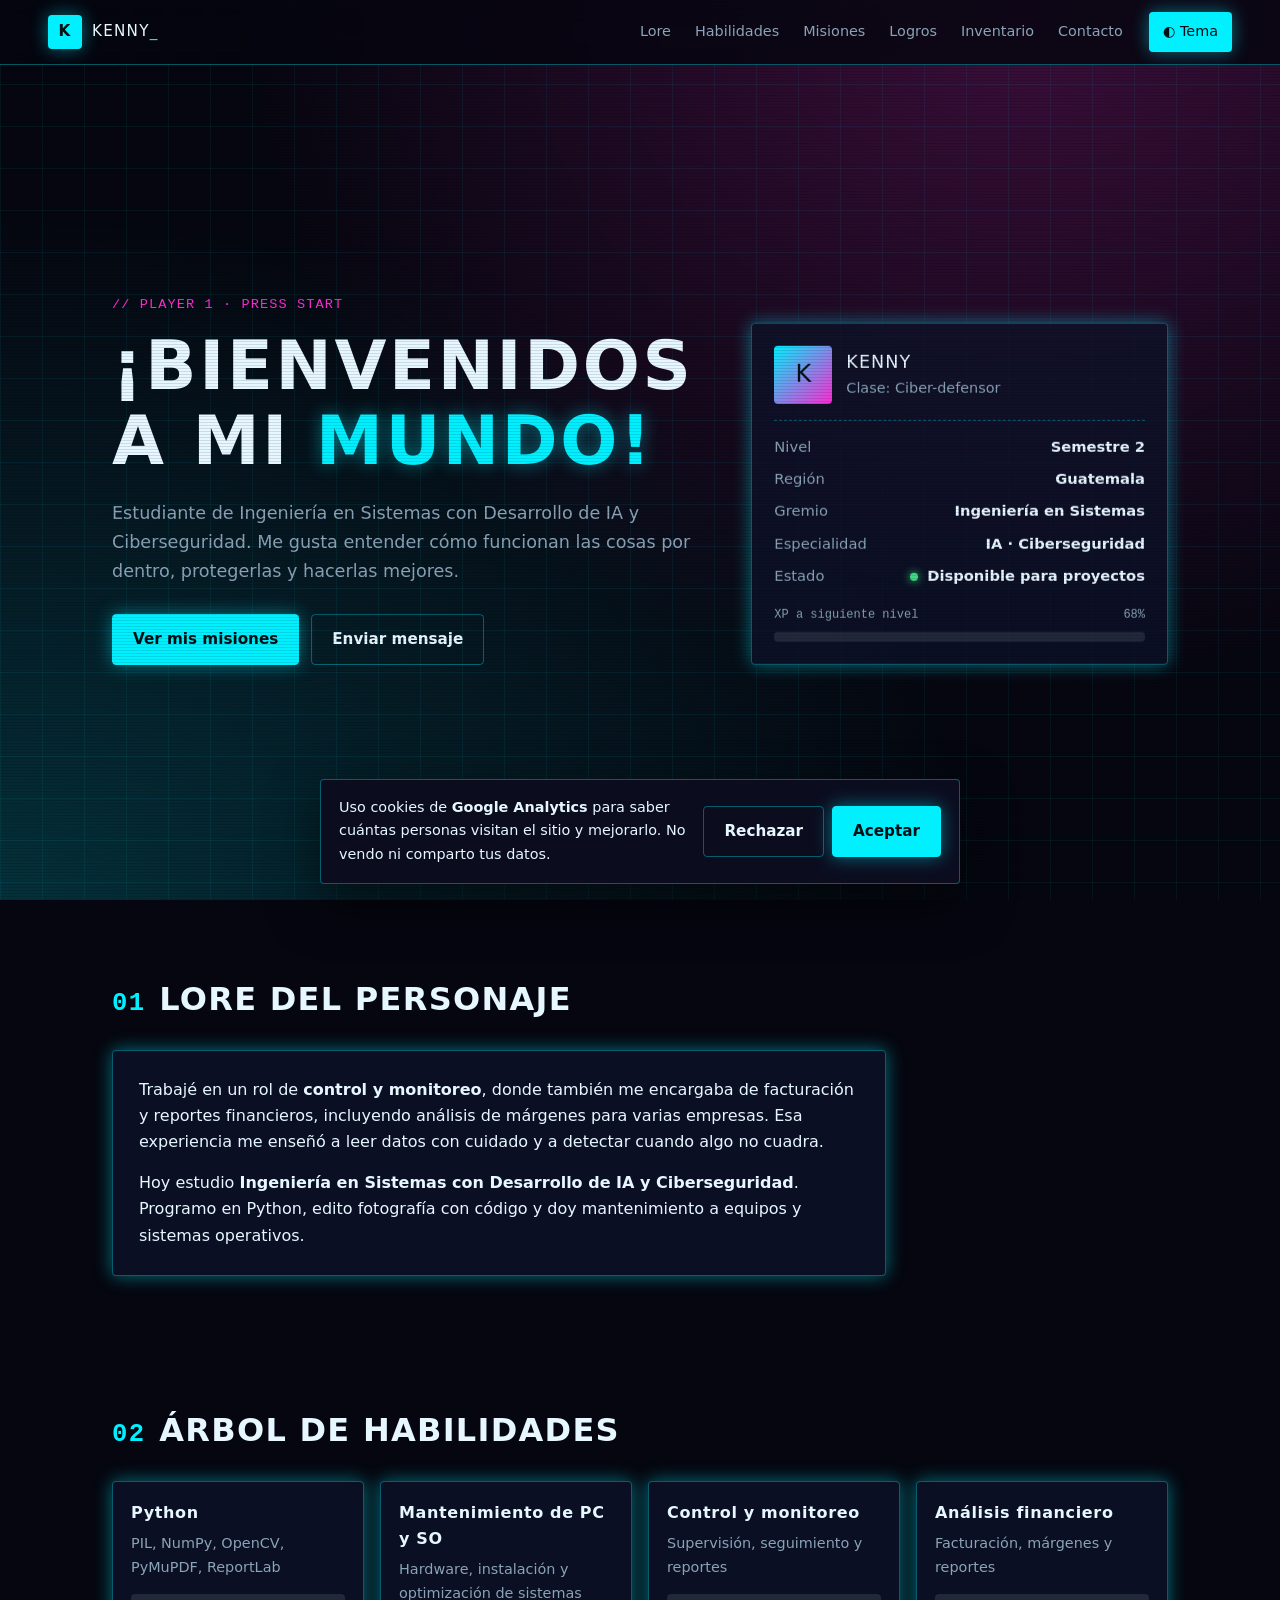
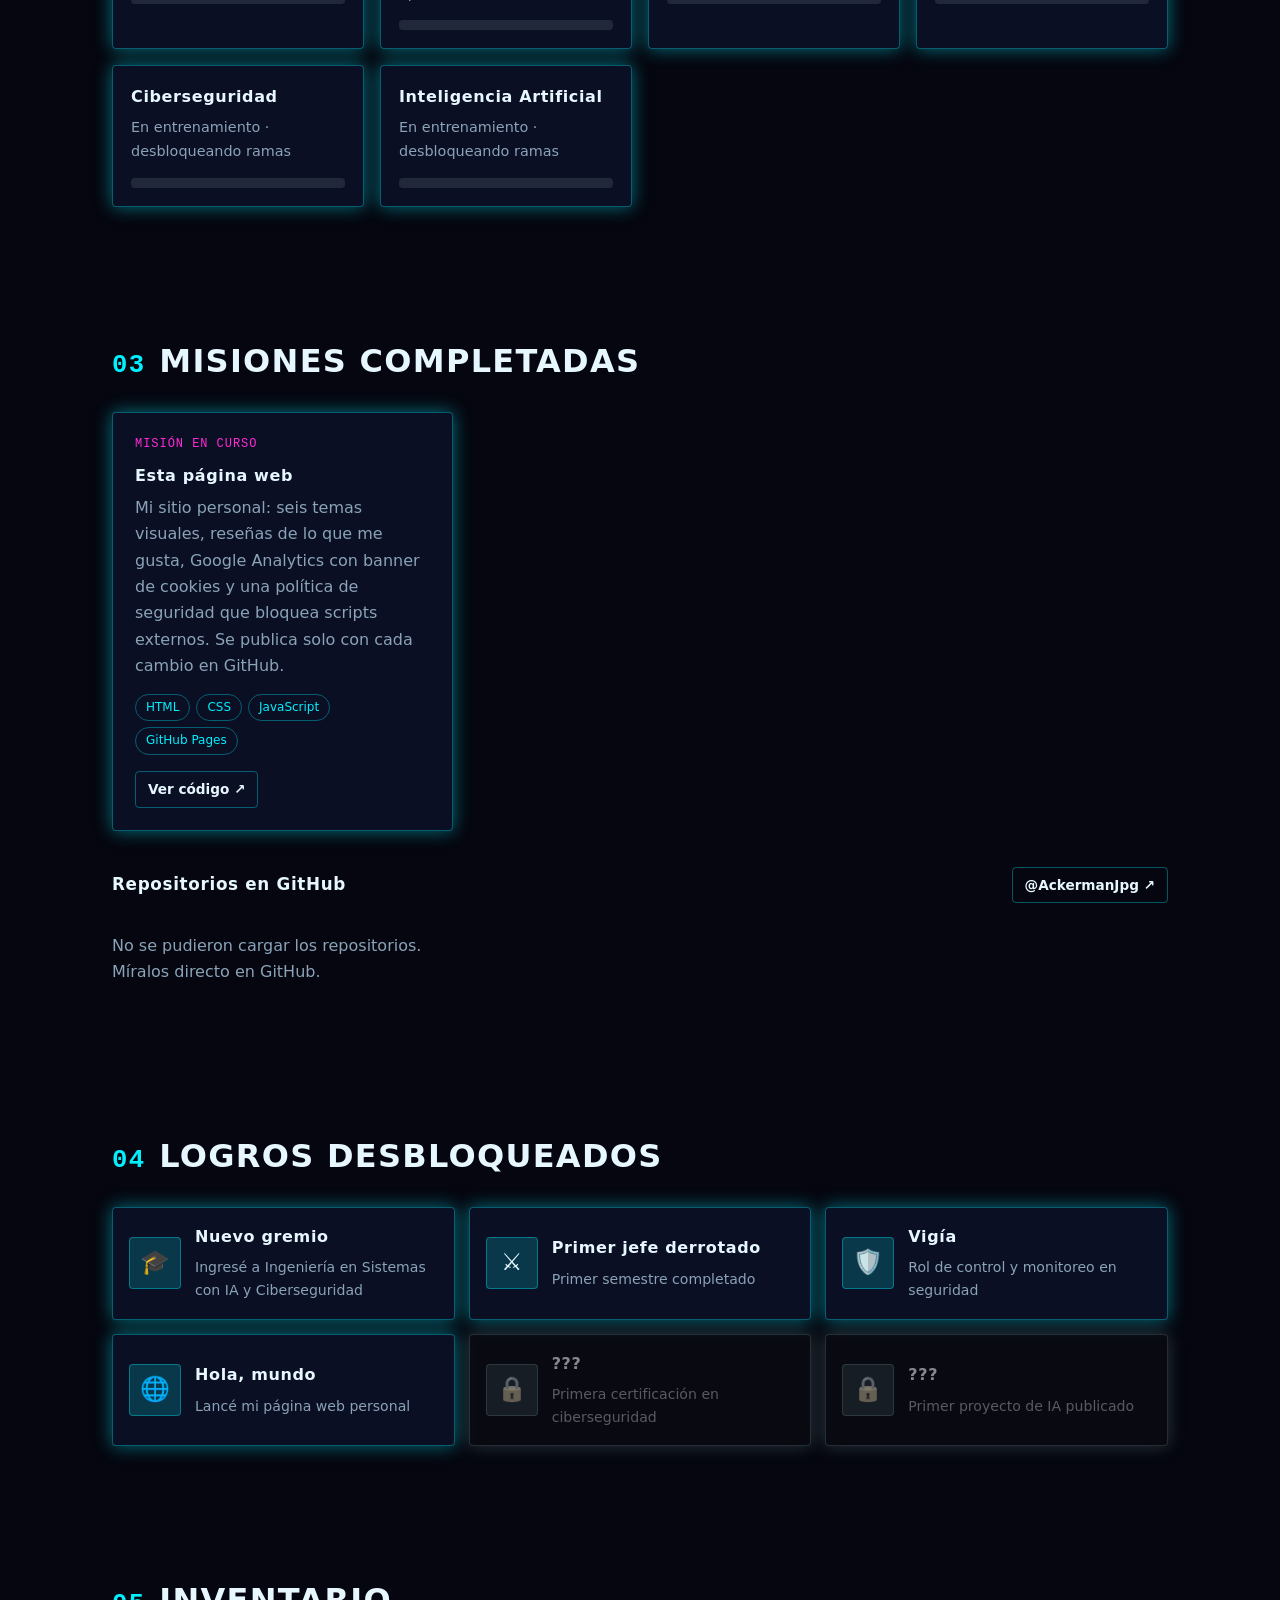
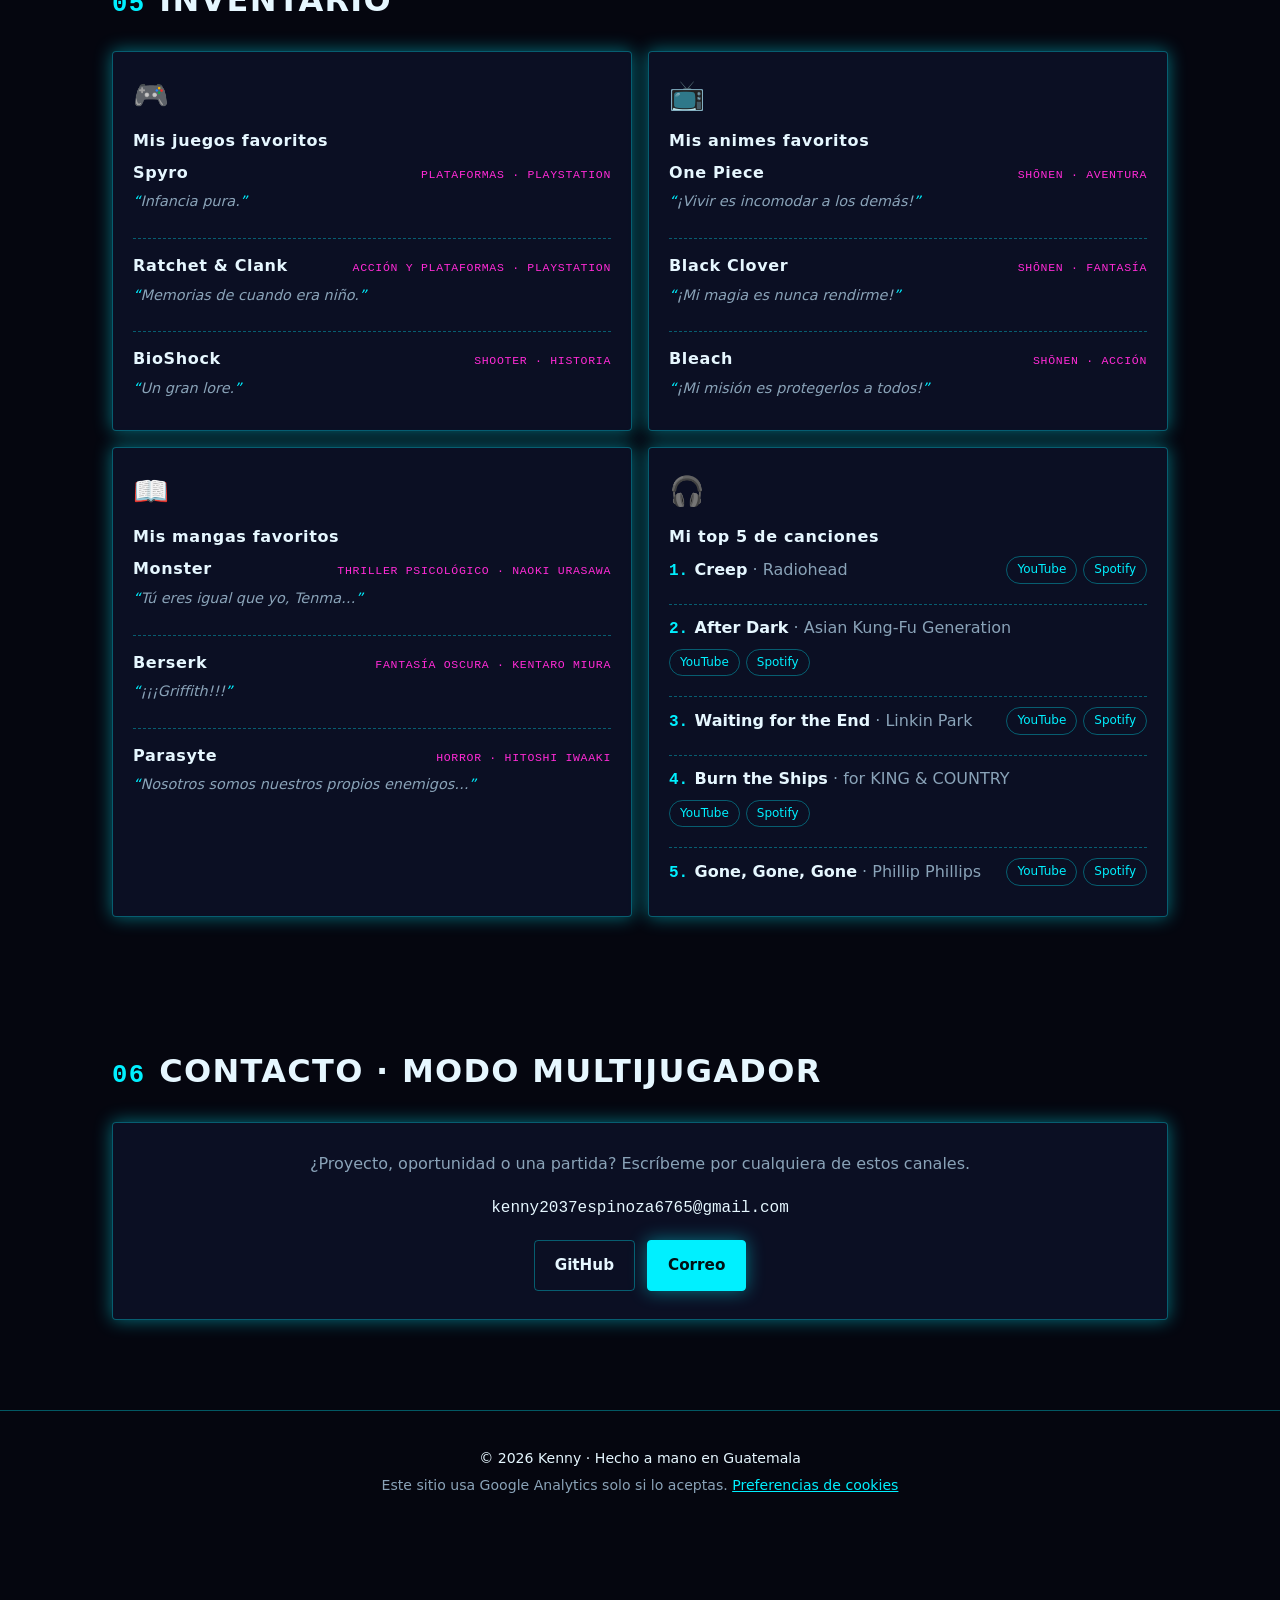
==== commit 709618eb: "Se retiro informacion de la pagina web" ====
--- a/index.html
+++ b/index.html
@@ -3,11 +3,9 @@
 <head>
   <meta charset="utf-8">
   <meta name="viewport" content="width=device-width, initial-scale=1">
-  <!-- ====== Seguridad (GitHub Pages no permite cabeceras, así que van aquí) ====== -->
   <meta http-equiv="Content-Security-Policy" content="default-src 'self'; script-src 'self' https://www.googletagmanager.com; connect-src 'self' https://api.github.com https://*.google-analytics.com https://*.analytics.google.com https://www.googletagmanager.com; img-src 'self' data: https://*.google-analytics.com https://www.googletagmanager.com; style-src 'self' https://fonts.googleapis.com; font-src https://fonts.gstatic.com; base-uri 'none'; form-action 'self'; object-src 'none'; upgrade-insecure-requests">
   <meta name="referrer" content="strict-origin-when-cross-origin">
 
-  <!-- ====== SEO ====== -->
   <title>Kenny · Ingeniería en Sistemas, IA y Ciberseguridad</title>
   <meta name="description" content="Portafolio personal de Kenny: estudiante de Ingeniería en Sistemas con IA y Ciberseguridad en Guatemala. Proyectos, habilidades, logros y gustos gamer.">
   <meta name="author" content="Kenny">
@@ -15,7 +13,6 @@
   <meta name="robots" content="index, follow">
   <meta name="theme-color" content="#05060f">
 
-  <!-- Open Graph / redes sociales (vista previa al compartir el enlace) -->
   <meta property="og:type" content="website">
   <meta property="og:title" content="Kenny · Player One">
   <meta property="og:description" content="Ingeniería en Sistemas, IA y Ciberseguridad. Proyectos, logros y gustos gamer.">
@@ -24,9 +21,6 @@
   <meta property="og:locale" content="es_GT">
   <meta name="twitter:card" content="summary_large_image">
 
-  <!-- ====== Google Search Console ======
-       Pega aquí el código que te da Search Console (método "Etiqueta HTML").
-       Si verificas por DNS (recomendado con Cloudflare), puedes borrar esta línea. -->
   <meta name="google-site-verification" content="PEGA_AQUI_TU_CODIGO_DE_VERIFICACION">
 
   <link rel="icon" href="img/favicon.svg" type="image/svg+xml">
@@ -35,7 +29,6 @@
   <link rel="stylesheet" href="https://fonts.googleapis.com/css2?family=Cinzel:wght@500;700&family=Creepster&family=Inter:wght@400;500;600;700&family=M+PLUS+Rounded+1c:wght@500;800&family=Orbitron:wght@500;800&family=Press+Start+2P&family=Share+Tech+Mono&display=swap">
   <link rel="stylesheet" href="css/styles.css">
 
-  <!-- Datos estructurados para Google (sin JavaScript inline: es JSON, no se ejecuta) -->
   <script type="application/ld+json">
   {
     "@context": "https://schema.org",
@@ -49,7 +42,6 @@
   }
   </script>
 
-  <!-- Analítica + consentimiento: archivos propios, sin código inline (CSP estricta) -->
   <script src="js/analytics.js" defer></script>
   <script src="js/main.js" defer></script>
 </head>
@@ -57,7 +49,6 @@
   <a class="skip-link" href="#contenido">Saltar al contenido</a>
   <div class="fx-layer" aria-hidden="true"></div>
 
-  <!-- ===================== NAV ===================== -->
   <header class="topbar">
     <a class="brand" href="#inicio" aria-label="Inicio">
       <span class="brand-mark" aria-hidden="true">K</span>
@@ -78,7 +69,6 @@
     </button>
   </header>
 
-  <!-- Selector de temas -->
   <div id="theme-panel" class="theme-panel" role="dialog" aria-label="Elegir tema visual" hidden>
     <p class="theme-panel-title">Selecciona tu mundo</p>
     <div class="theme-grid">
@@ -92,7 +82,6 @@
   </div>
 
   <main id="contenido">
-    <!-- ===================== HERO ===================== -->
     <section id="inicio" class="hero">
       <div class="hero-text">
         <p class="kicker">// PLAYER 1 · PRESS START</p>
@@ -129,7 +118,6 @@
       </aside>
     </section>
 
-    <!-- ===================== LORE / SOBRE MÍ ===================== -->
     <section id="lore" class="section">
       <h2 class="section-title"><span class="num">01</span> Lore del personaje</h2>
       <div class="panel prose">
@@ -145,7 +133,6 @@
       </div>
     </section>
 
-    <!-- ===================== HABILIDADES ===================== -->
     <section id="habilidades" class="section">
       <h2 class="section-title"><span class="num">02</span> Árbol de habilidades</h2>
       <div class="skills">
@@ -182,32 +169,20 @@
       </div>
     </section>
 
-    <!-- ===================== MISIONES / PROYECTOS ===================== -->
     <section id="misiones" class="section">
       <h2 class="section-title"><span class="num">03</span> Misiones completadas</h2>
       <div class="quests">
         <article class="quest panel">
-          <p class="quest-tag">Misión principal</p>
-          <h3>Generador de CV en PDF</h3>
-          <p>Currículum profesional generado con Python y ReportLab, con diseño y estructura hechos por código.</p>
-          <ul class="tags"><li>Python</li><li>ReportLab</li><li>PDF</li></ul>
-        </article>
-        <article class="quest panel">
-          <p class="quest-tag">Misión secundaria</p>
-          <h3>Laboratorio de filtros fotográficos</h3>
-          <p>Edición de fotos con código: filtros vintage, eliminación de objetos y realce selectivo de color.</p>
-          <ul class="tags"><li>OpenCV</li><li>NumPy</li><li>PIL</li></ul>
-        </article>
-        <article class="quest panel">
-          <p class="quest-tag">Misión en curso</p>
-          <h3>Esta página web</h3>
-          <p>Sitio personal con seis temas visuales, analítica de Google y cabeceras de seguridad estrictas.</p>
-          <ul class="tags"><li>HTML</li><li>CSS</li><li>Seguridad web</li></ul>
-        </article>
-      </div>
-
-      <!-- Repositorios de GitHub: se cargan solos desde la API pública de GitHub.
-           Cada repo nuevo que publiques en github.com/AckermanJpg aparece aquí sin tocar el código. -->
+          <div class="quest-body">
+            <p class="quest-tag">Misión en curso</p>
+            <h3>Esta página web</h3>
+            <p>Mi sitio personal: seis temas visuales, reseñas de lo que me gusta, Google Analytics con banner de cookies y una política de seguridad que bloquea scripts externos. Se publica solo con cada cambio en GitHub.</p>
+            <ul class="tags"><li>HTML</li><li>CSS</li><li>JavaScript</li><li>GitHub Pages</li></ul>
+            <a class="btn btn-ghost btn-sm quest-link" href="https://github.com/AckermanJpg/AckermanJpg.github.io" rel="noopener noreferrer" target="_blank" data-track="quest_pagina_web">Ver código ↗</a>
+          </div>
+        </article>
+      </div>
+
       <div class="repos-head">
         <h3 class="sub-title">Repositorios en GitHub</h3>
         <a class="btn btn-ghost btn-sm" href="https://github.com/AckermanJpg" rel="noopener noreferrer" target="_blank" data-track="link_github_repos">@AckermanJpg ↗</a>
@@ -217,7 +192,6 @@
       </div>
     </section>
 
-    <!-- ===================== LOGROS ===================== -->
     <section id="logros" class="section">
       <h2 class="section-title"><span class="num">04</span> Logros desbloqueados</h2>
       <ul class="achievements">
@@ -248,7 +222,6 @@
       </ul>
     </section>
 
-    <!-- ===================== INVENTARIO / GUSTOS ===================== -->
     <section id="inventario" class="section">
       <h2 class="section-title"><span class="num">05</span> Inventario</h2>
       <div class="inventory">
@@ -350,7 +323,6 @@
       </div>
     </section>
 
-    <!-- ===================== CONTACTO ===================== -->
     <section id="contacto" class="section">
       <h2 class="section-title"><span class="num">06</span> Contacto · Modo multijugador</h2>
       <div class="panel contact">
@@ -372,7 +344,6 @@
     </p>
   </footer>
 
-  <!-- Banner de consentimiento (Consent Mode v2) -->
   <div class="consent" role="dialog" aria-live="polite" aria-label="Consentimiento de cookies" hidden>
     <p>
       Uso cookies de <strong>Google Analytics</strong> para saber cuántas personas visitan el sitio y mejorarlo.
--- a/css/styles.css
+++ b/css/styles.css
@@ -1,11 +1,3 @@
-/* =========================================================
- *   Kenny · Sitio personal
- *   Seis temas originales inspirados en géneros de juegos y series.
- *   Cada tema solo cambia variables: para crear uno nuevo, copia un
- *   bloque [data-theme="..."] y cambia los valores.
- *   ========================================================= */
-
-/* ---------- Tema base: Neón Cyber ---------- */
 :root,
 [data-theme="cyber"] {
   --bg: #05060f;
@@ -35,7 +27,6 @@
   --fx-opacity: 0.5;
 }
 
-/* ---------- Arcade Pixel (retro 8-bit) ---------- */
 [data-theme="pixel"] {
   --bg: #1a1030;
   --bg-2: #241640;
@@ -62,7 +53,6 @@
   --fx-opacity: 0.6;
 }
 
-/* ---------- Reino RPG (fantasía) ---------- */
 [data-theme="fantasy"] {
   --bg: #17110a;
   --bg-2: #21180e;
@@ -89,7 +79,6 @@
   --fx-opacity: 1;
 }
 
-/* ---------- Estación Orbital (ciencia ficción) ---------- */
 [data-theme="space"] {
   --bg: #030814;
   --bg-2: #07122a;
@@ -121,7 +110,6 @@
   --fx-opacity: 0;
 }
 
-/* ---------- Survival Terror ---------- */
 [data-theme="horror"] {
   --bg: #0b0909;
   --bg-2: #141010;
@@ -147,7 +135,6 @@
   --fx-opacity: 1;
 }
 
-/* ---------- Sakura Anime ---------- */
 [data-theme="anime"] {
   --bg: #fff4f8;
   --bg-2: #ffe8f0;
@@ -175,9 +162,6 @@
   --fx-opacity: 0;
 }
 
-/* =========================================================
- *   Base
- *   ========================================================= */
 *, *::before, *::after { box-sizing: border-box; }
 html { scroll-behavior: smooth; scroll-padding-top: 80px; }
 @media (prefers-reduced-motion: reduce) {
@@ -235,9 +219,6 @@
   outline-offset: 3px;
 }
 
-/* =========================================================
- *   Barra superior
- *   ========================================================= */
 .topbar {
   position: sticky;
   top: env(safe-area-inset-top, 0px);
@@ -306,7 +287,6 @@
   .theme-toggle { margin-left: auto; }
 }
 
-/* Panel de temas */
 .theme-panel {
   position: fixed;
   top: 68px;
@@ -362,9 +342,6 @@
 .sw-horror  { background: linear-gradient(135deg, #d11a1a 50%, #0b0909 50%); }
 .sw-anime   { background: linear-gradient(135deg, #ffb3cf 50%, #7b61ff 50%); }
 
-/* =========================================================
- *   Layout general
- *   ========================================================= */
 main {
   width: min(1120px, 100%);
   margin: 0 auto;
@@ -407,9 +384,6 @@
 .btn-ghost:hover { border-color: var(--accent); color: var(--accent); }
 .btn-sm { padding: 6px 12px; font-size: 0.85rem; }
 
-/* =========================================================
- *   Hero
- *   ========================================================= */
 .hero {
   display: grid;
   grid-template-columns: 1.4fr 1fr;
@@ -446,7 +420,6 @@
 }
 .hero-cta { display: flex; flex-wrap: wrap; gap: 12px; }
 
-/* Ficha de personaje */
 .stat-card {
   background: var(--panel);
   border: 1px solid var(--panel-border);
@@ -516,9 +489,6 @@
   .hero { grid-template-columns: 1fr; min-height: auto; padding: 40px 0; }
 }
 
-/* =========================================================
- *   Secciones
- *   ========================================================= */
 .section { padding: 64px 0; }
 .section-title {
   display: flex;
@@ -548,7 +518,6 @@
 .prose p { margin: 0 0 14px; }
 .prose p:last-child { margin-bottom: 0; }
 
-/* Habilidades */
 .skills {
   display: grid;
   grid-template-columns: repeat(auto-fill, minmax(240px, 1fr));
@@ -568,7 +537,6 @@
 [data-theme="pixel"] .repo h4 { font-size: 0.72rem; line-height: 1.7; }
 .skill p { margin: 0 0 14px; color: var(--muted); font-size: 0.9rem; }
 
-/* Misiones */
 .quests {
   display: grid;
   grid-template-columns: repeat(auto-fill, minmax(280px, 1fr));
@@ -595,7 +563,6 @@
 }
 [data-theme="pixel"] .tags li { border-radius: 0; }
 
-/* Repositorios */
 .repos-head {
   display: flex;
   align-items: center;
@@ -625,7 +592,6 @@
   color: var(--muted);
 }
 
-/* Logros */
 .achievements {
   list-style: none;
   padding: 0;
@@ -649,7 +615,6 @@
 }
 .achv.locked { opacity: 0.55; filter: grayscale(0.8); }
 
-/* Inventario */
 .inventory {
   display: grid;
   grid-template-columns: repeat(auto-fill, minmax(240px, 1fr));
@@ -661,12 +626,10 @@
 .list { margin: 0; padding-left: 18px; font-size: 0.9rem; }
 .list li::marker { color: var(--accent); }
 
-/* Contacto */
 .contact { padding: 28px; text-align: center; }
 .contact p { margin: 0 0 18px; color: var(--muted); }
 .contact-links { display: flex; flex-wrap: wrap; justify-content: center; gap: 12px; }
 
-/* Footer */
 .footer {
   margin-top: 40px;
   padding: 32px clamp(16px, 4vw, 48px) 120px;
@@ -685,7 +648,6 @@
   cursor: pointer;
 }
 
-/* Banner de consentimiento */
 .consent {
   position: fixed;
   left: 50%;
@@ -709,11 +671,9 @@
 
 .noscript { text-align: center; padding: 12px; color: var(--muted); }
 
-/* Animación de entrada */
 .reveal { transform: translateY(14px); transition: transform 0.6s ease; }
 .reveal.is-visible { opacity: 1; transform: none; }
 
-/* ===== Reseñas y canciones (Inventario) ===== */
 .inventory { grid-template-columns: repeat(auto-fit, minmax(min(100%, 420px), 1fr)); }
 .entries, .songs { list-style: none; margin: 4px 0 0; padding: 0; display: grid; gap: 14px; }
 .entry { display: grid; gap: 4px; padding-top: 14px; border-top: 1px dashed var(--panel-border); }
@@ -736,3 +696,7 @@
 .song-links a:hover { border-color: var(--accent); background: color-mix(in srgb, var(--accent) 14%, transparent); }
 [data-theme="pixel"] .song-links a { border-radius: 0; }
 .contact-email { font-family: var(--font-mono); color: var(--text) !important; user-select: all; word-break: break-all; }
+
+.quest { padding: 0; }
+.quest-body { padding: 22px; display: flex; flex-direction: column; }
+.quest-link { align-self: flex-start; margin-top: 16px; }
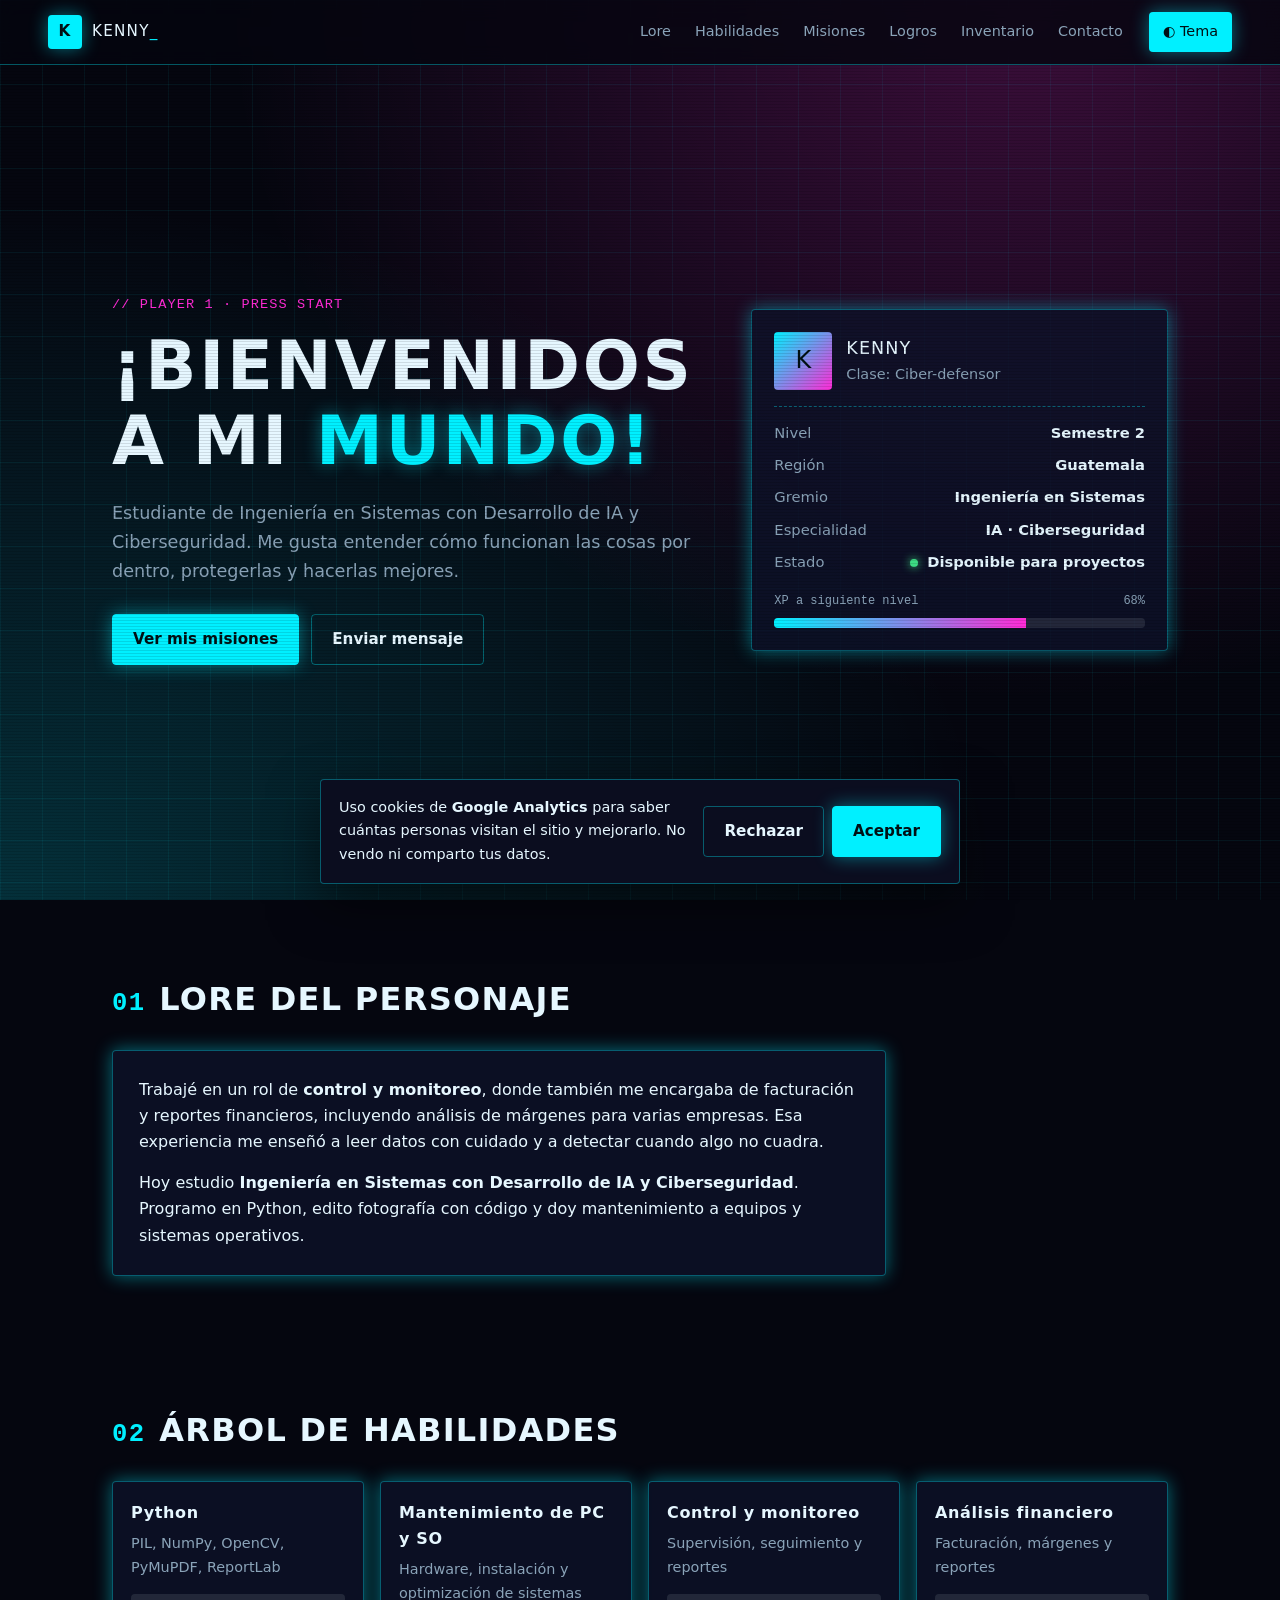
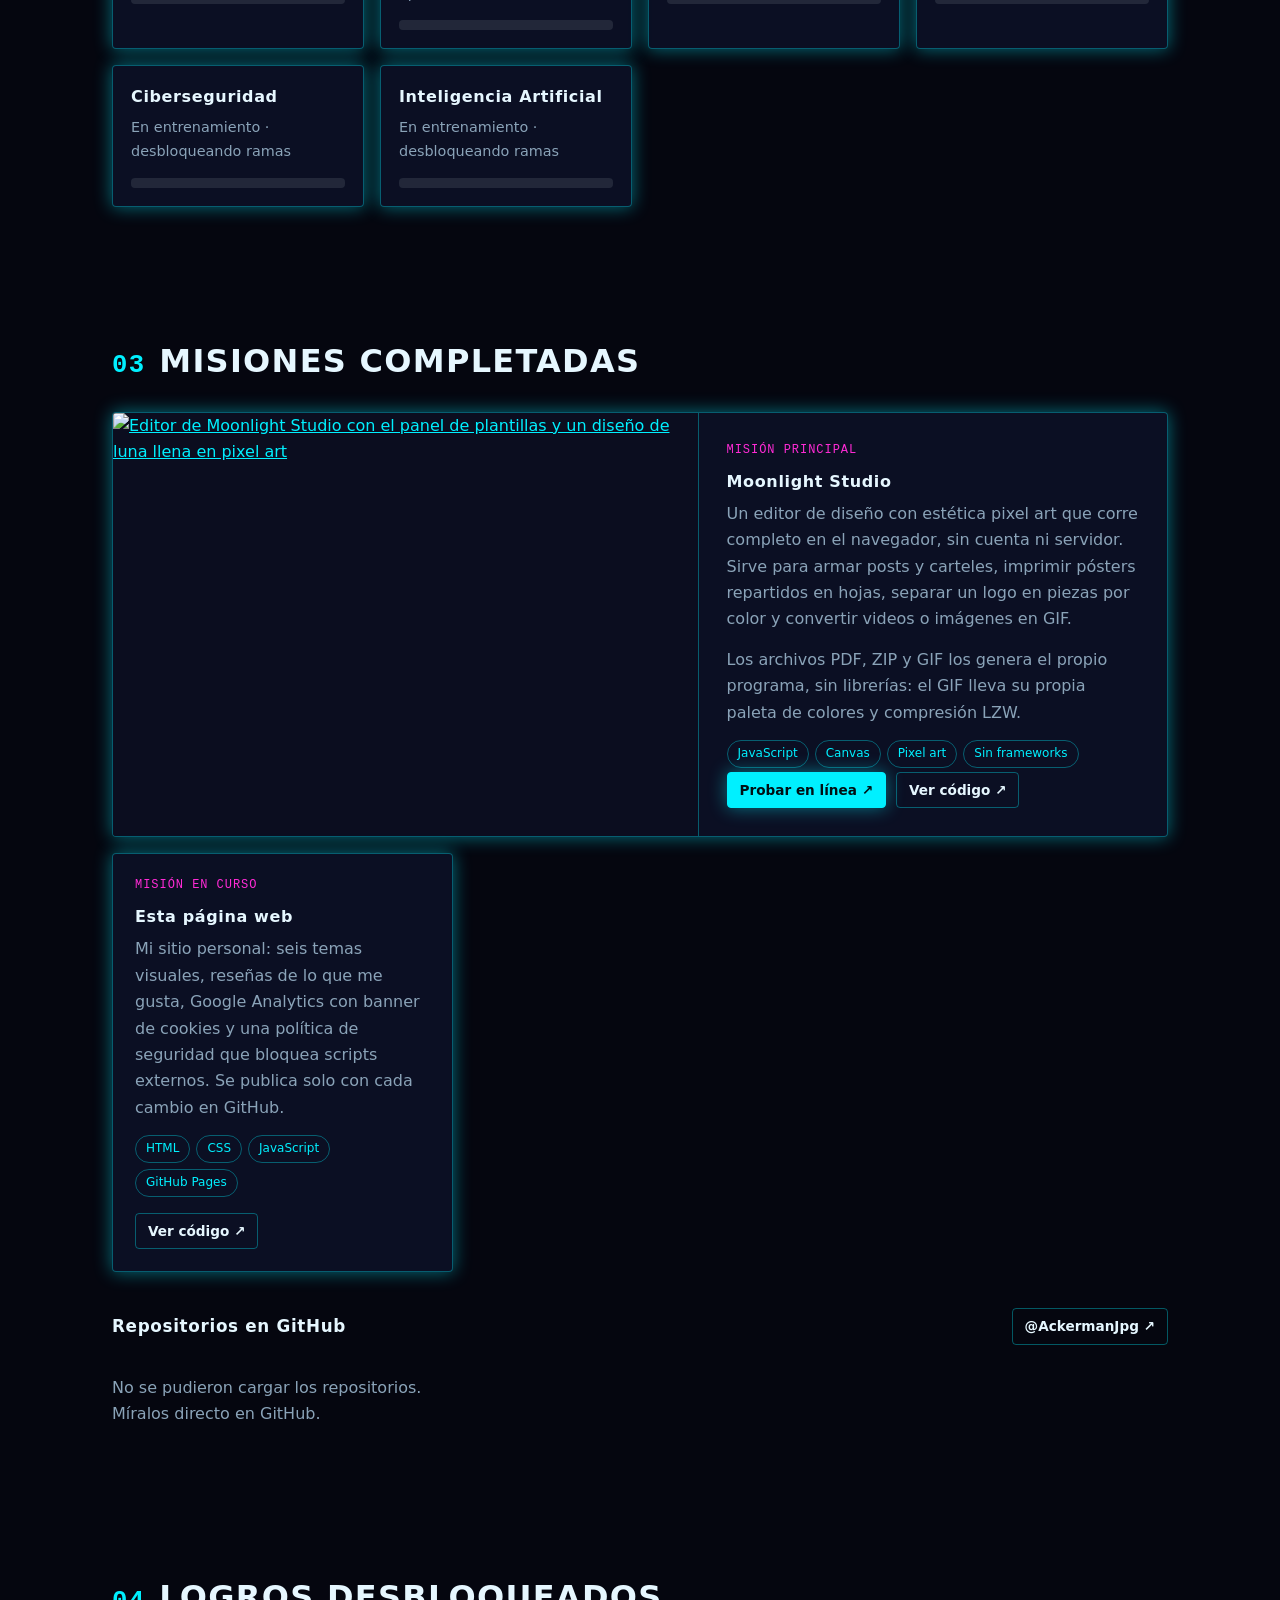
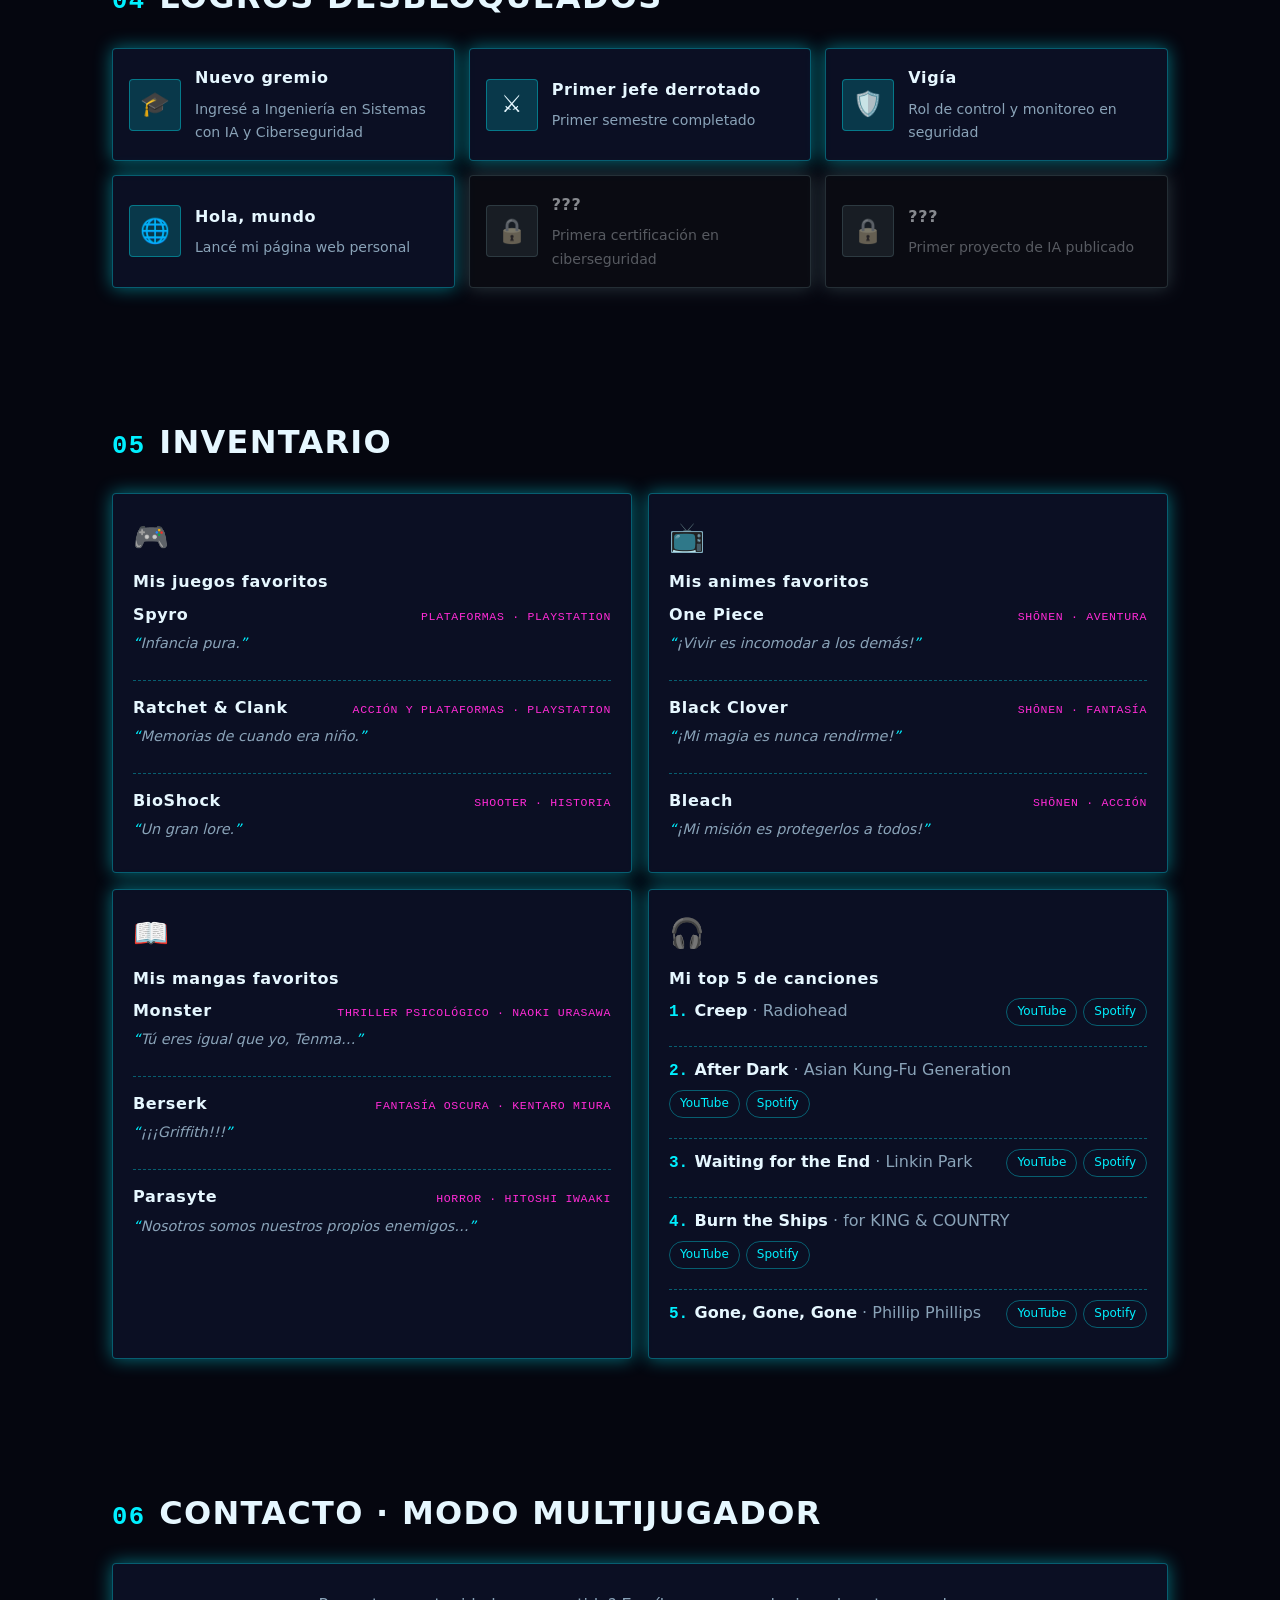
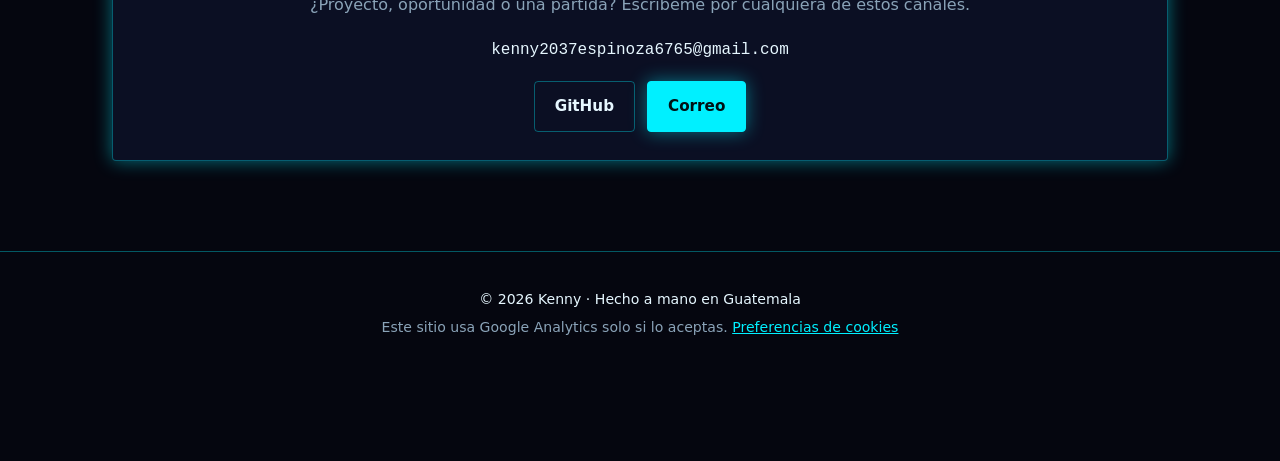
==== commit 6e58441c: "Se agrego un nuevo proyecto" ====
--- a/index.html
+++ b/index.html
@@ -172,6 +172,22 @@
     <section id="misiones" class="section">
       <h2 class="section-title"><span class="num">03</span> Misiones completadas</h2>
       <div class="quests">
+        <article class="quest quest-featured panel">
+          <a class="quest-shot-link" href="https://ackermanjpg.github.io/moonligth-studio/" target="_blank" rel="noopener" data-track="quest_moonlight_captura">
+            <img class="quest-shot" src="img/proyectos/moonlight-studio.webp" width="1200" height="750" loading="lazy" decoding="async" alt="Editor de Moonlight Studio con el panel de plantillas y un diseño de luna llena en pixel art">
+          </a>
+          <div class="quest-body">
+            <p class="quest-tag">Misión principal</p>
+            <h3>Moonlight Studio</h3>
+            <p>Un editor de diseño con estética pixel art que corre completo en el navegador, sin cuenta ni servidor. Sirve para armar posts y carteles, imprimir pósters repartidos en hojas, separar un logo en piezas por color y convertir videos o imágenes en GIF.</p>
+            <p>Los archivos PDF, ZIP y GIF los genera el propio programa, sin librerías: el GIF lleva su propia paleta de colores y compresión LZW.</p>
+            <ul class="tags"><li>JavaScript</li><li>Canvas</li><li>Pixel art</li><li>Sin frameworks</li></ul>
+            <div class="quest-actions">
+              <a class="btn btn-primary btn-sm" href="https://ackermanjpg.github.io/moonligth-studio/" target="_blank" rel="noopener" data-track="quest_moonlight_probar">Probar en línea ↗</a>
+              <a class="btn btn-ghost btn-sm" href="https://github.com/AckermanJpg/moonligth-studio" rel="noopener noreferrer" target="_blank" data-track="quest_moonlight_codigo">Ver código ↗</a>
+            </div>
+          </div>
+        </article>
         <article class="quest panel">
           <div class="quest-body">
             <p class="quest-tag">Misión en curso</p>
--- a/css/styles.css
+++ b/css/styles.css
@@ -697,6 +697,18 @@
 [data-theme="pixel"] .song-links a { border-radius: 0; }
 .contact-email { font-family: var(--font-mono); color: var(--text) !important; user-select: all; word-break: break-all; }
 
-.quest { padding: 0; }
-.quest-body { padding: 22px; display: flex; flex-direction: column; }
+.quest { padding: 0; overflow: hidden; }
+.quest-body { padding: 22px; display: flex; flex-direction: column; min-width: 0; }
 .quest-link { align-self: flex-start; margin-top: 16px; }
+.quest-featured { grid-column: 1 / -1; display: grid; grid-template-columns: minmax(0, 1.25fr) minmax(0, 1fr); }
+.quest-featured:hover { transform: none; }
+.quest-shot-link { display: block; border-right: 1px solid var(--panel-border); background: var(--bg-2); }
+.quest-shot { display: block; width: 100%; height: 100%; object-fit: cover; object-position: top left; transition: transform 0.4s ease; }
+.quest-shot-link:hover .quest-shot { transform: scale(1.02); }
+.quest-featured .quest-body { justify-content: center; padding: 28px; }
+.quest-actions { display: flex; flex-wrap: wrap; gap: 10px; margin-top: 4px; }
+@media (max-width: 860px) {
+  .quest-featured { grid-template-columns: 1fr; }
+  .quest-shot-link { border-right: 0; border-bottom: 1px solid var(--panel-border); }
+  .quest-shot { height: auto; aspect-ratio: 16 / 10; }
+}
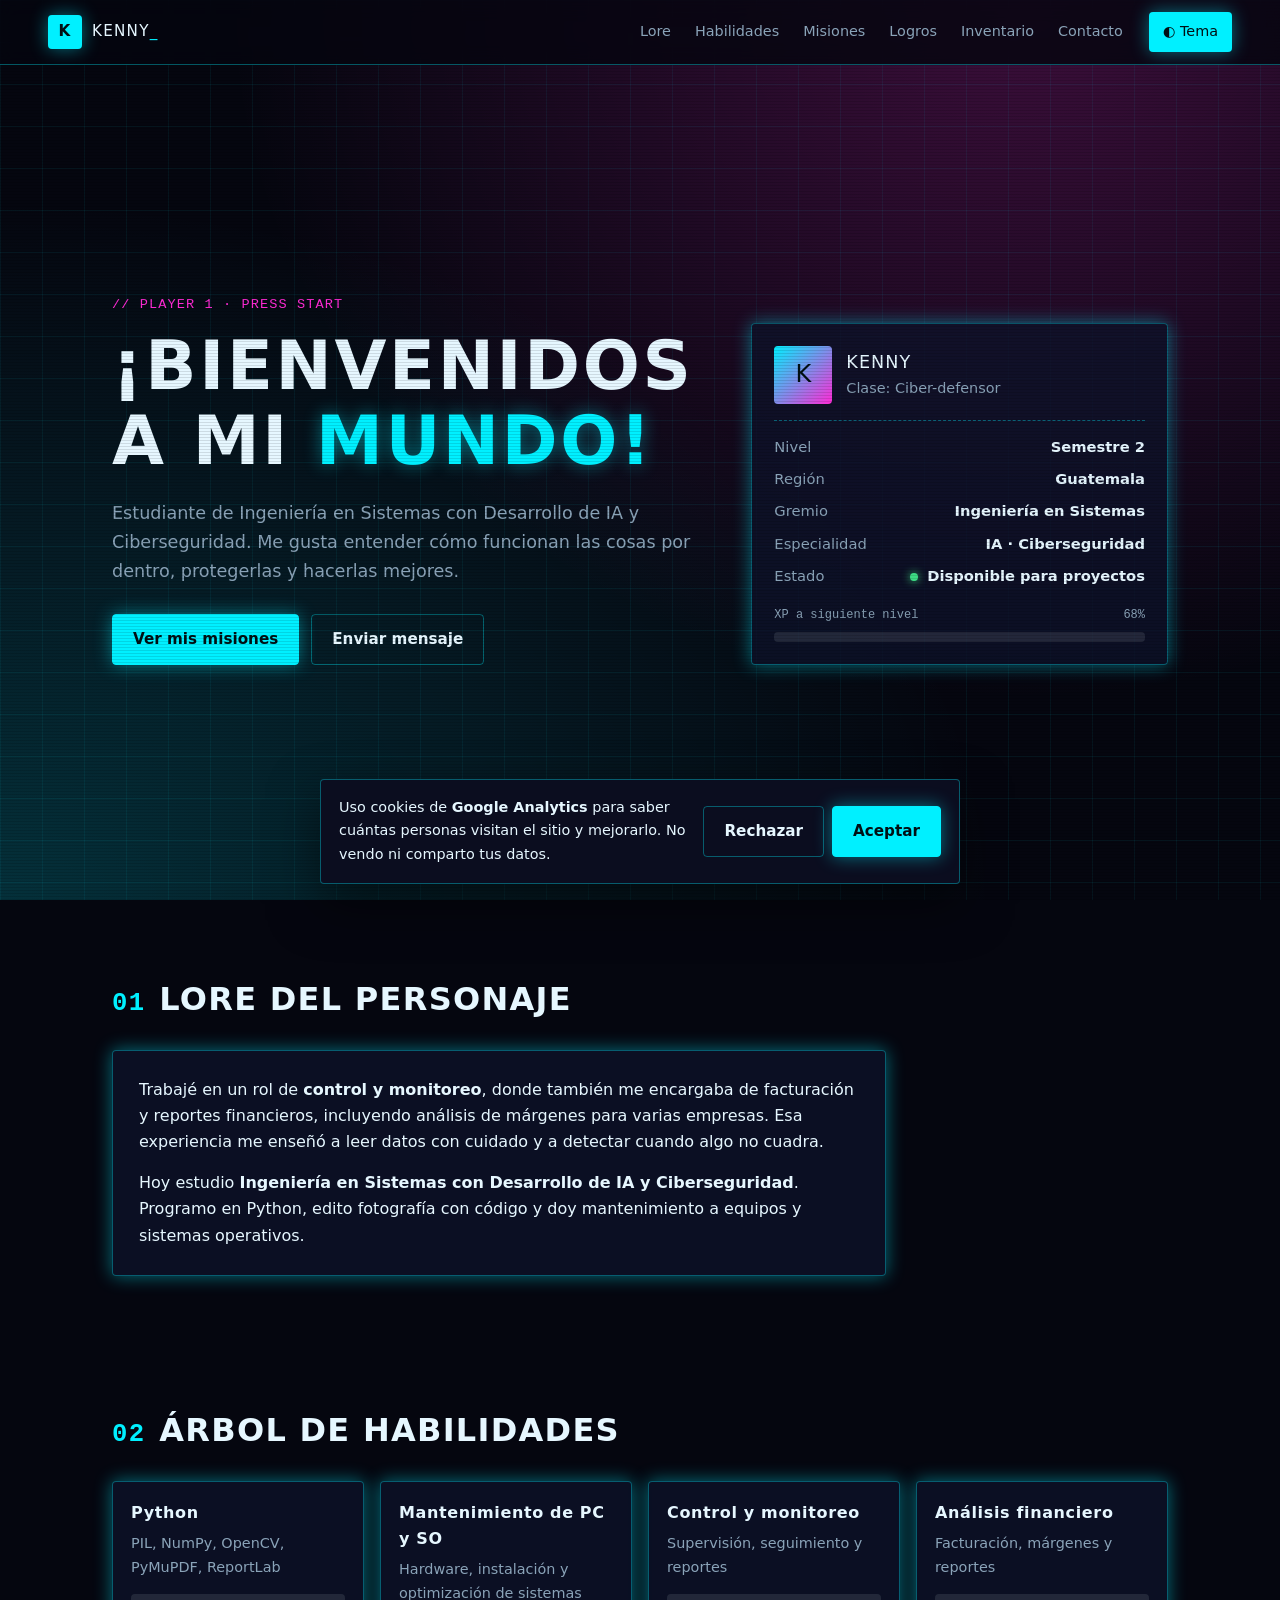
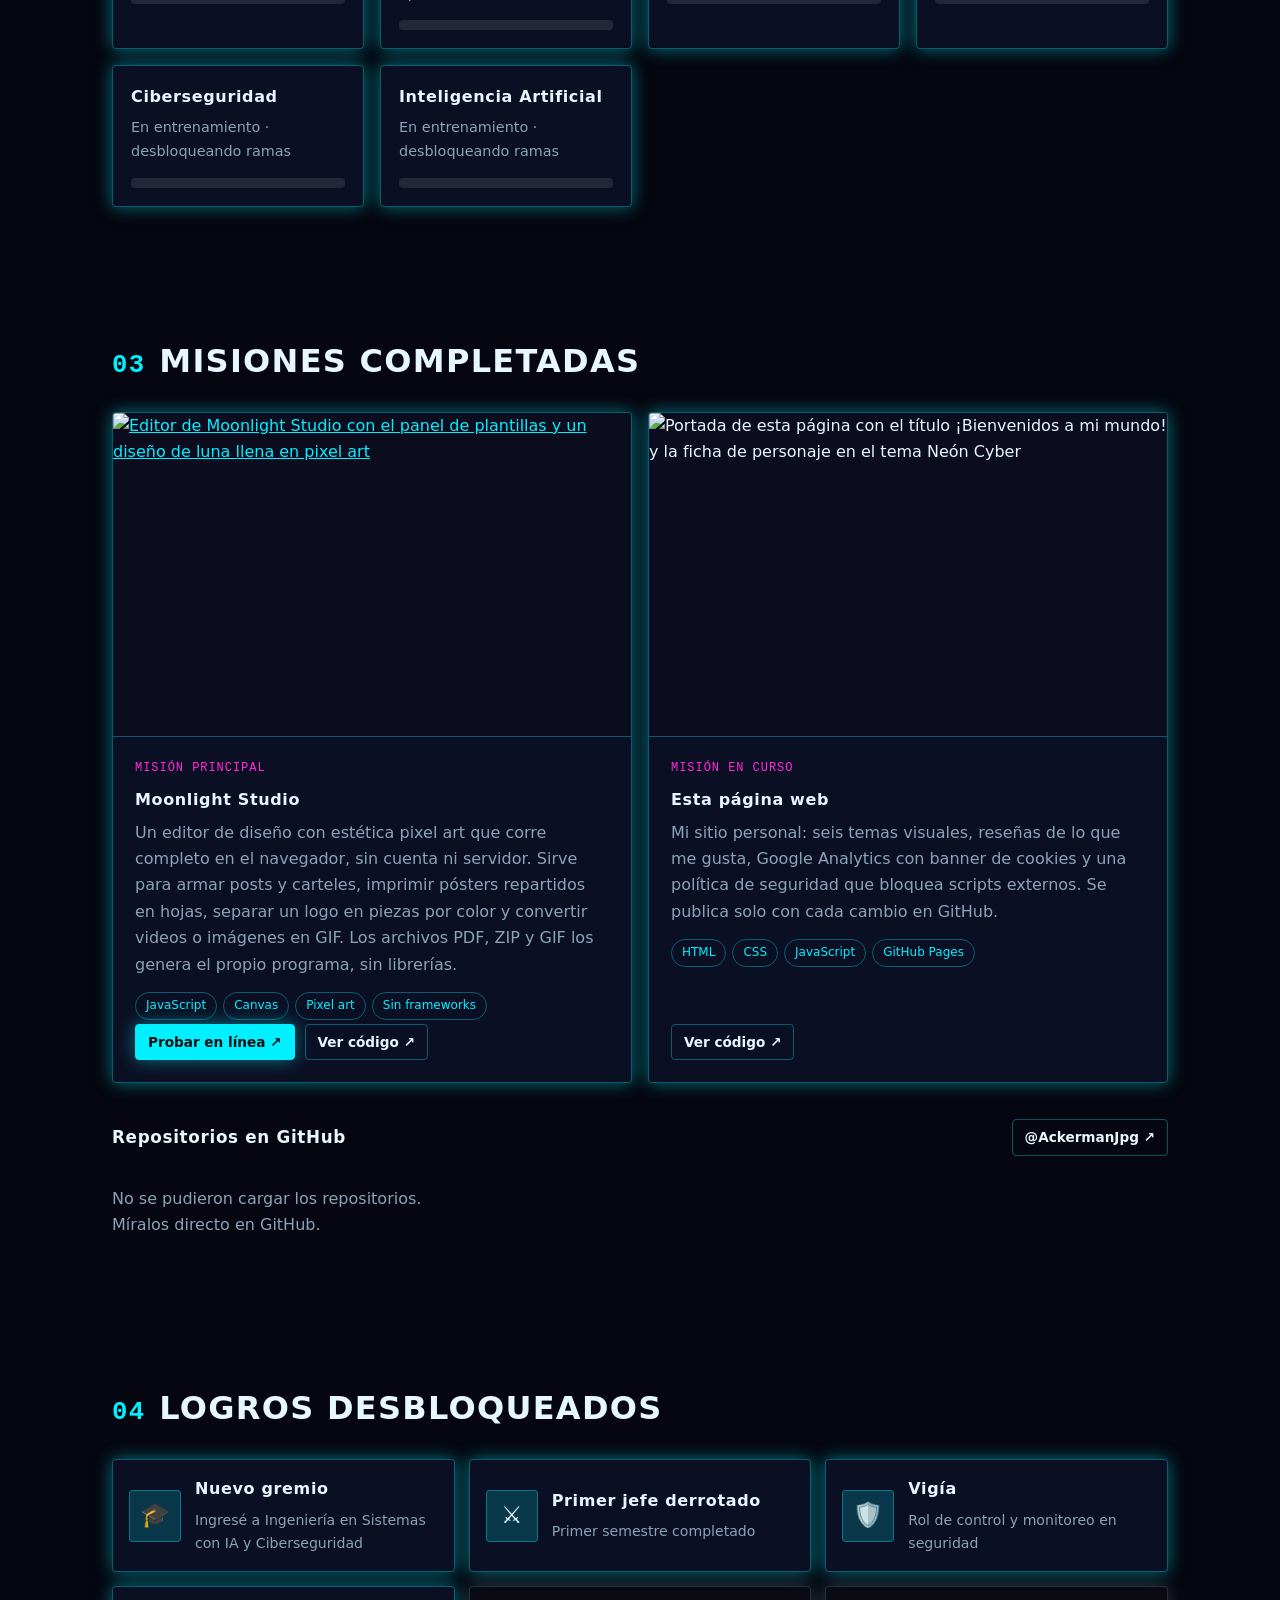
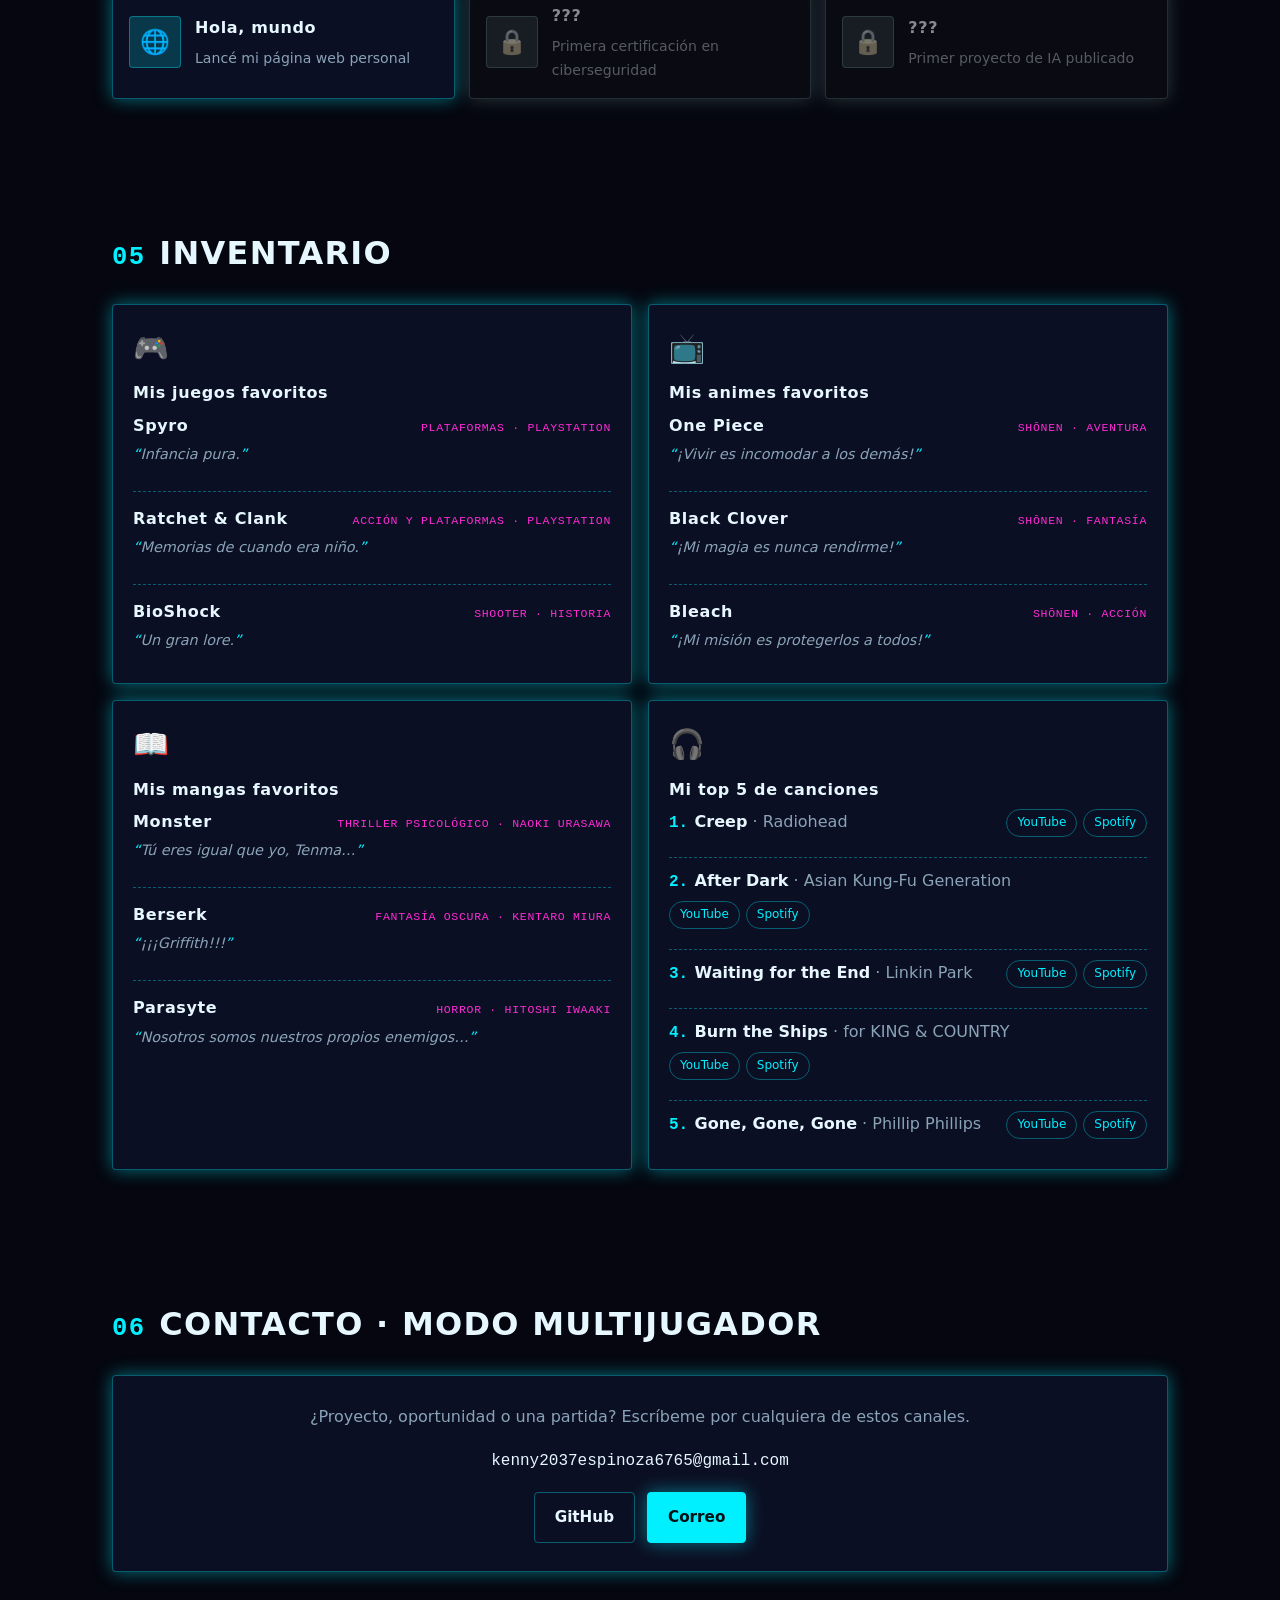
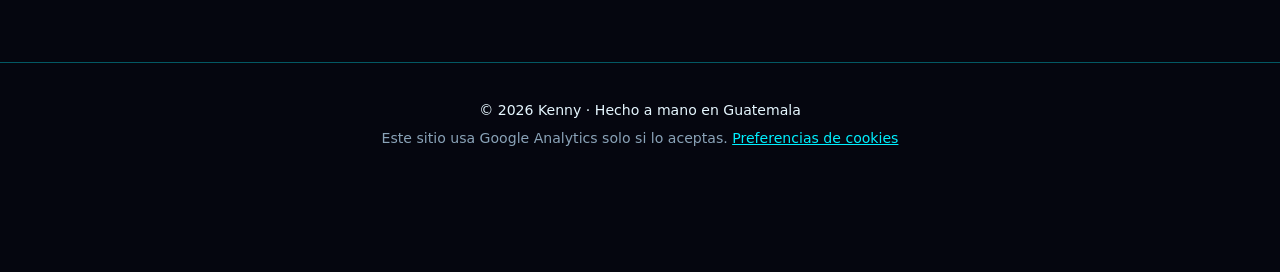
==== commit dc2fb5ae: "Se arreglo diseño" ====
--- a/index.html
+++ b/index.html
@@ -172,15 +172,14 @@
     <section id="misiones" class="section">
       <h2 class="section-title"><span class="num">03</span> Misiones completadas</h2>
       <div class="quests">
-        <article class="quest quest-featured panel">
+        <article class="quest panel">
           <a class="quest-shot-link" href="https://ackermanjpg.github.io/moonligth-studio/" target="_blank" rel="noopener" data-track="quest_moonlight_captura">
             <img class="quest-shot" src="img/proyectos/moonlight-studio.webp" width="1200" height="750" loading="lazy" decoding="async" alt="Editor de Moonlight Studio con el panel de plantillas y un diseño de luna llena en pixel art">
           </a>
           <div class="quest-body">
             <p class="quest-tag">Misión principal</p>
             <h3>Moonlight Studio</h3>
-            <p>Un editor de diseño con estética pixel art que corre completo en el navegador, sin cuenta ni servidor. Sirve para armar posts y carteles, imprimir pósters repartidos en hojas, separar un logo en piezas por color y convertir videos o imágenes en GIF.</p>
-            <p>Los archivos PDF, ZIP y GIF los genera el propio programa, sin librerías: el GIF lleva su propia paleta de colores y compresión LZW.</p>
+            <p>Un editor de diseño con estética pixel art que corre completo en el navegador, sin cuenta ni servidor. Sirve para armar posts y carteles, imprimir pósters repartidos en hojas, separar un logo en piezas por color y convertir videos o imágenes en GIF. Los archivos PDF, ZIP y GIF los genera el propio programa, sin librerías.</p>
             <ul class="tags"><li>JavaScript</li><li>Canvas</li><li>Pixel art</li><li>Sin frameworks</li></ul>
             <div class="quest-actions">
               <a class="btn btn-primary btn-sm" href="https://ackermanjpg.github.io/moonligth-studio/" target="_blank" rel="noopener" data-track="quest_moonlight_probar">Probar en línea ↗</a>
@@ -189,12 +188,17 @@
           </div>
         </article>
         <article class="quest panel">
+          <div class="quest-shot-link">
+            <img class="quest-shot" src="img/proyectos/pagina-web.webp" width="1200" height="750" loading="lazy" decoding="async" alt="Portada de esta página con el título ¡Bienvenidos a mi mundo! y la ficha de personaje en el tema Neón Cyber">
+          </div>
           <div class="quest-body">
             <p class="quest-tag">Misión en curso</p>
             <h3>Esta página web</h3>
             <p>Mi sitio personal: seis temas visuales, reseñas de lo que me gusta, Google Analytics con banner de cookies y una política de seguridad que bloquea scripts externos. Se publica solo con cada cambio en GitHub.</p>
             <ul class="tags"><li>HTML</li><li>CSS</li><li>JavaScript</li><li>GitHub Pages</li></ul>
-            <a class="btn btn-ghost btn-sm quest-link" href="https://github.com/AckermanJpg/AckermanJpg.github.io" rel="noopener noreferrer" target="_blank" data-track="quest_pagina_web">Ver código ↗</a>
+            <div class="quest-actions">
+              <a class="btn btn-ghost btn-sm" href="https://github.com/AckermanJpg/AckermanJpg.github.io" rel="noopener noreferrer" target="_blank" data-track="quest_pagina_web">Ver código ↗</a>
+            </div>
           </div>
         </article>
       </div>
--- a/css/styles.css
+++ b/css/styles.css
@@ -697,18 +697,10 @@
 [data-theme="pixel"] .song-links a { border-radius: 0; }
 .contact-email { font-family: var(--font-mono); color: var(--text) !important; user-select: all; word-break: break-all; }
 
-.quest { padding: 0; overflow: hidden; }
-.quest-body { padding: 22px; display: flex; flex-direction: column; min-width: 0; }
-.quest-link { align-self: flex-start; margin-top: 16px; }
-.quest-featured { grid-column: 1 / -1; display: grid; grid-template-columns: minmax(0, 1.25fr) minmax(0, 1fr); }
-.quest-featured:hover { transform: none; }
-.quest-shot-link { display: block; border-right: 1px solid var(--panel-border); background: var(--bg-2); }
-.quest-shot { display: block; width: 100%; height: 100%; object-fit: cover; object-position: top left; transition: transform 0.4s ease; }
-.quest-shot-link:hover .quest-shot { transform: scale(1.02); }
-.quest-featured .quest-body { justify-content: center; padding: 28px; }
-.quest-actions { display: flex; flex-wrap: wrap; gap: 10px; margin-top: 4px; }
-@media (max-width: 860px) {
-  .quest-featured { grid-template-columns: 1fr; }
-  .quest-shot-link { border-right: 0; border-bottom: 1px solid var(--panel-border); }
-  .quest-shot { height: auto; aspect-ratio: 16 / 10; }
-}
+.quests { grid-template-columns: repeat(auto-fit, minmax(min(100%, 420px), 1fr)); }
+.quest { padding: 0; overflow: hidden; display: flex; flex-direction: column; }
+.quest-shot-link { display: block; border-bottom: 1px solid var(--panel-border); background: var(--bg-2); overflow: hidden; }
+.quest-shot { display: block; width: 100%; height: auto; aspect-ratio: 16 / 10; object-fit: cover; object-position: top left; transition: transform 0.4s ease; }
+a.quest-shot-link:hover .quest-shot { transform: scale(1.03); }
+.quest-body { flex: 1; padding: 22px; display: flex; flex-direction: column; min-width: 0; }
+.quest-actions { display: flex; flex-wrap: wrap; gap: 10px; margin-top: auto; padding-top: 4px; }
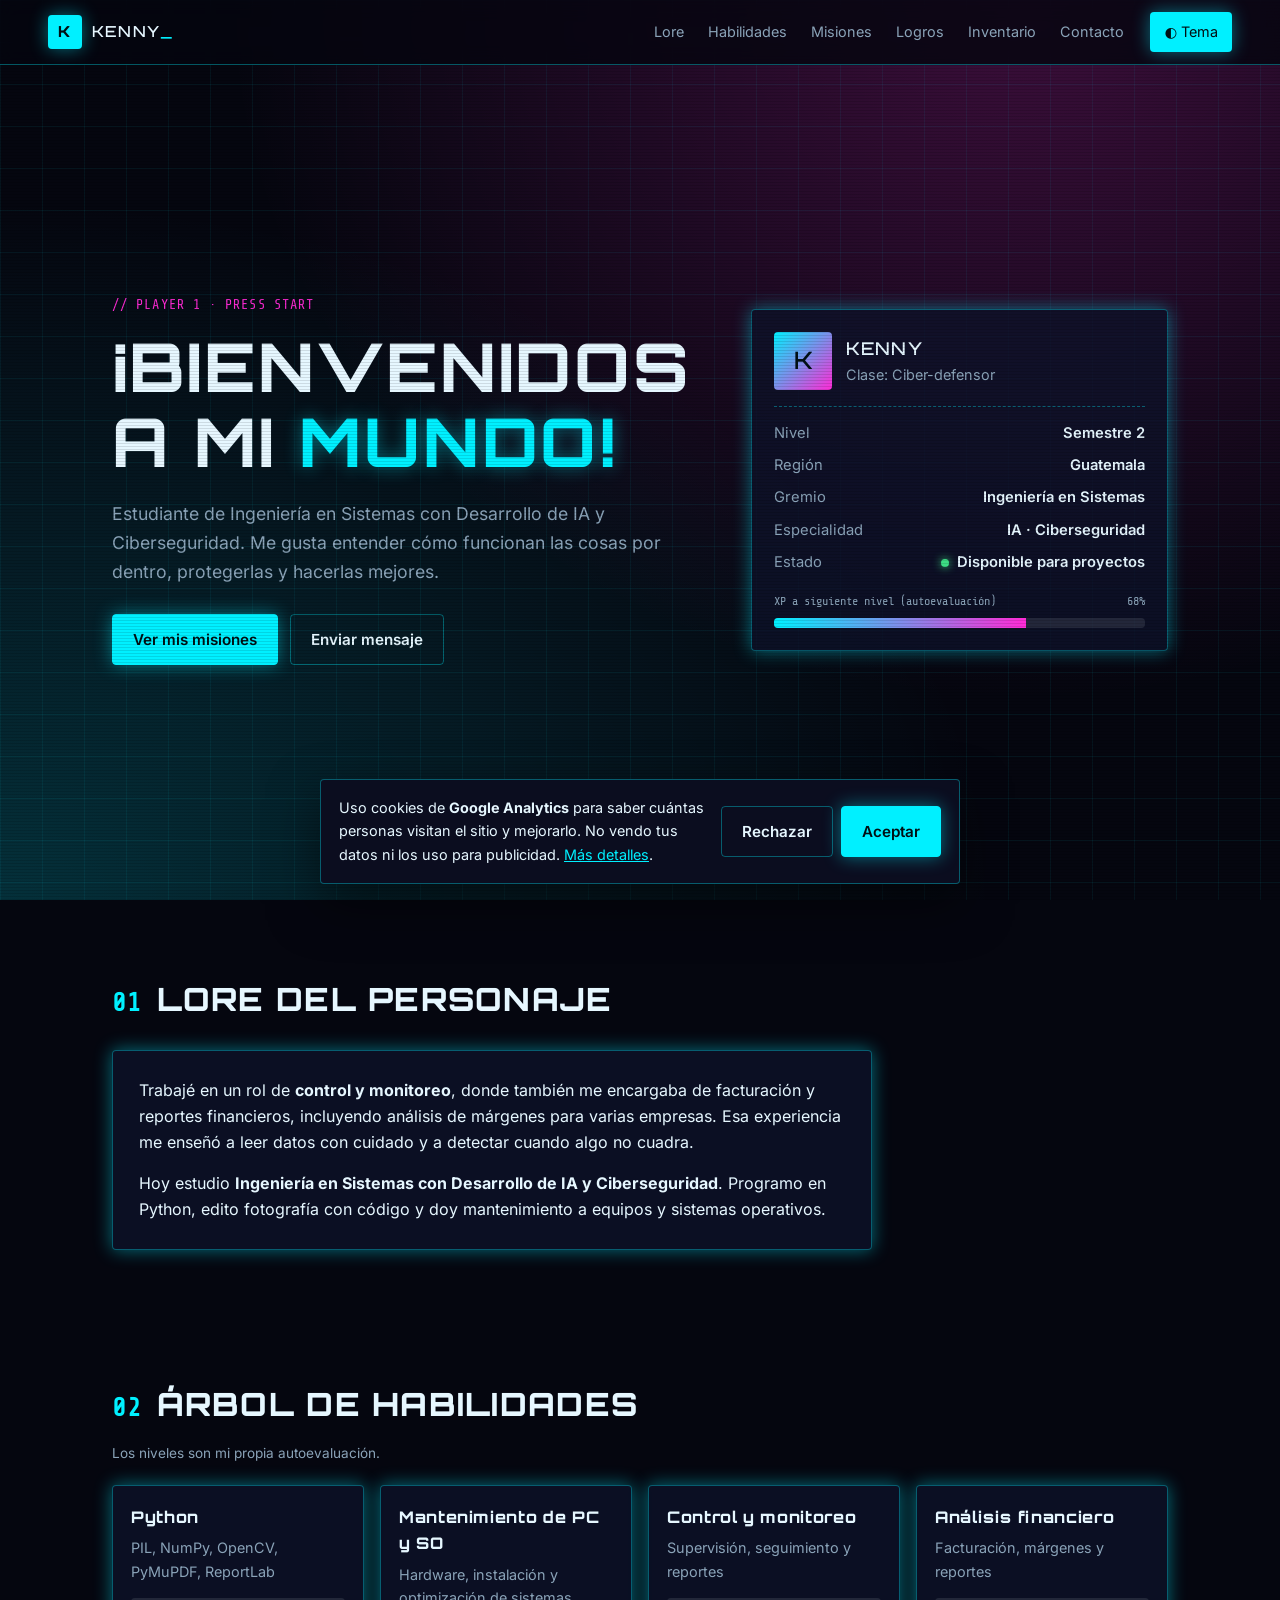
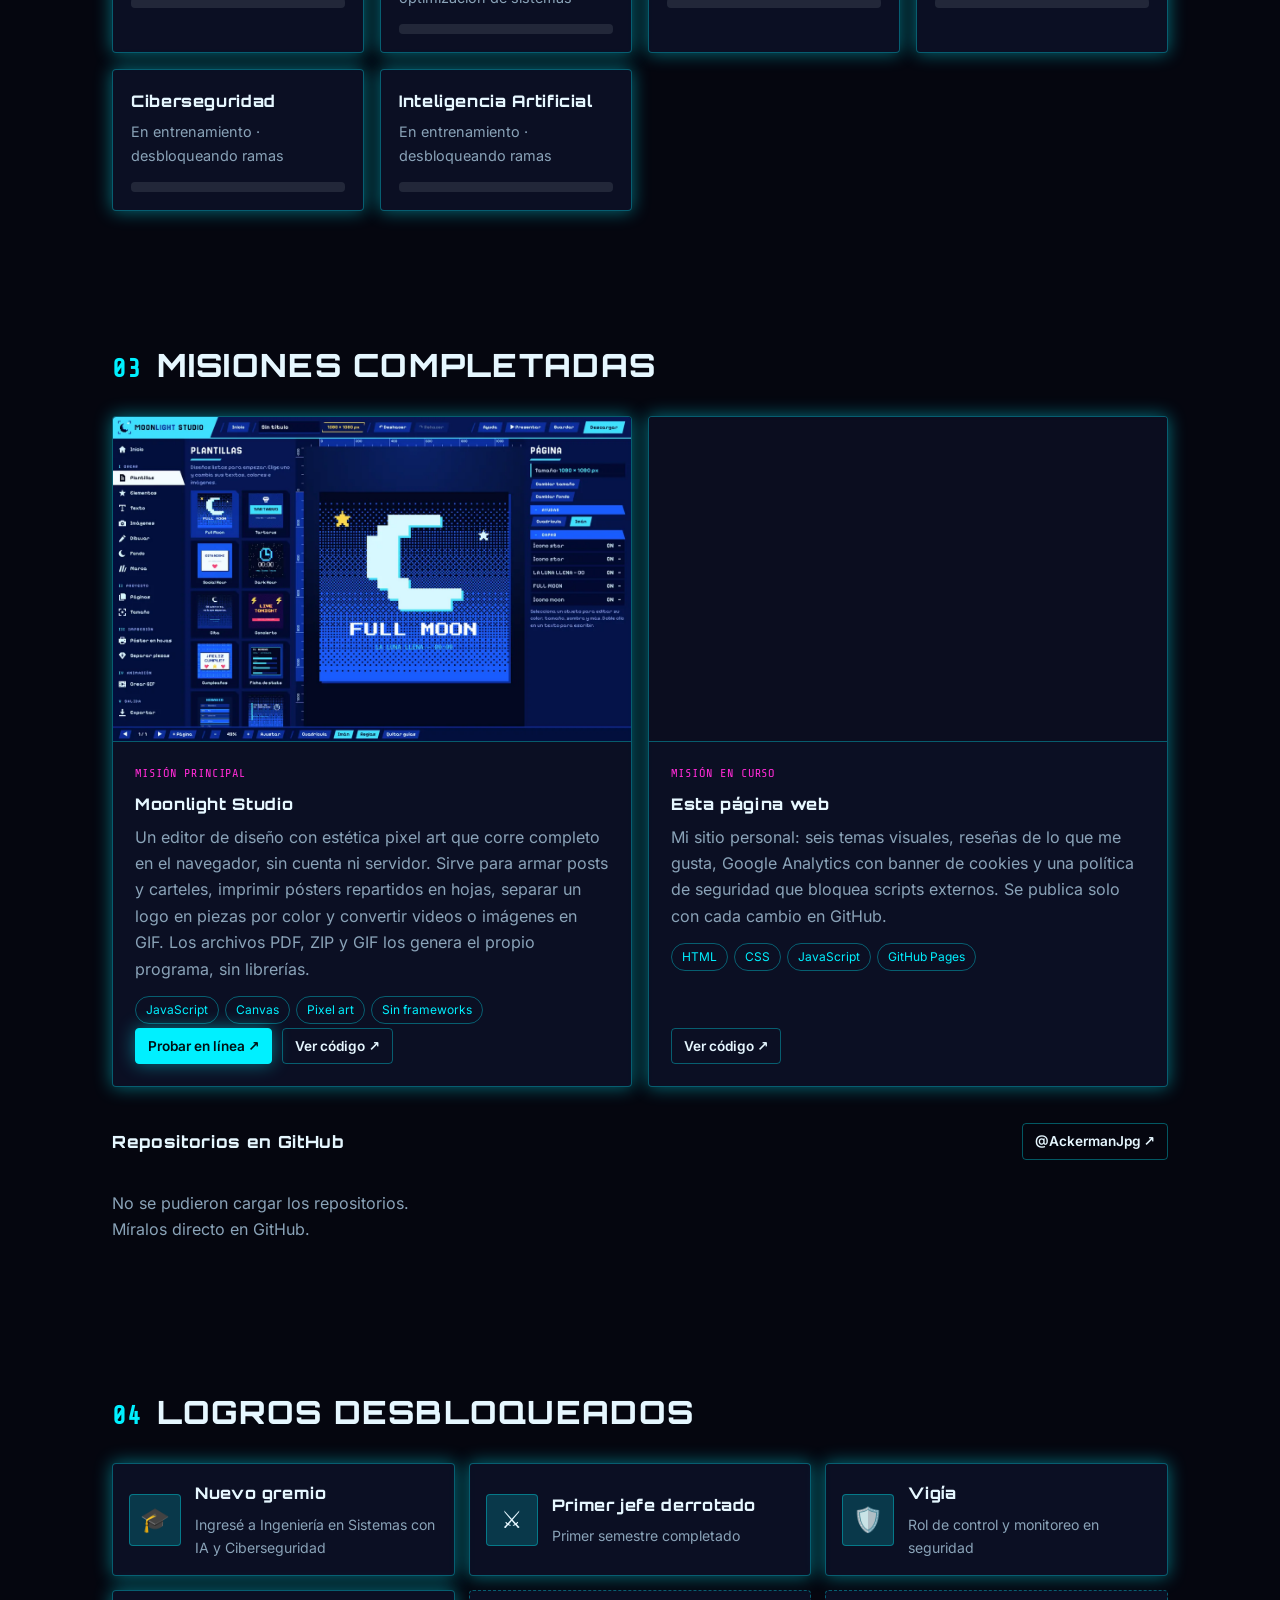
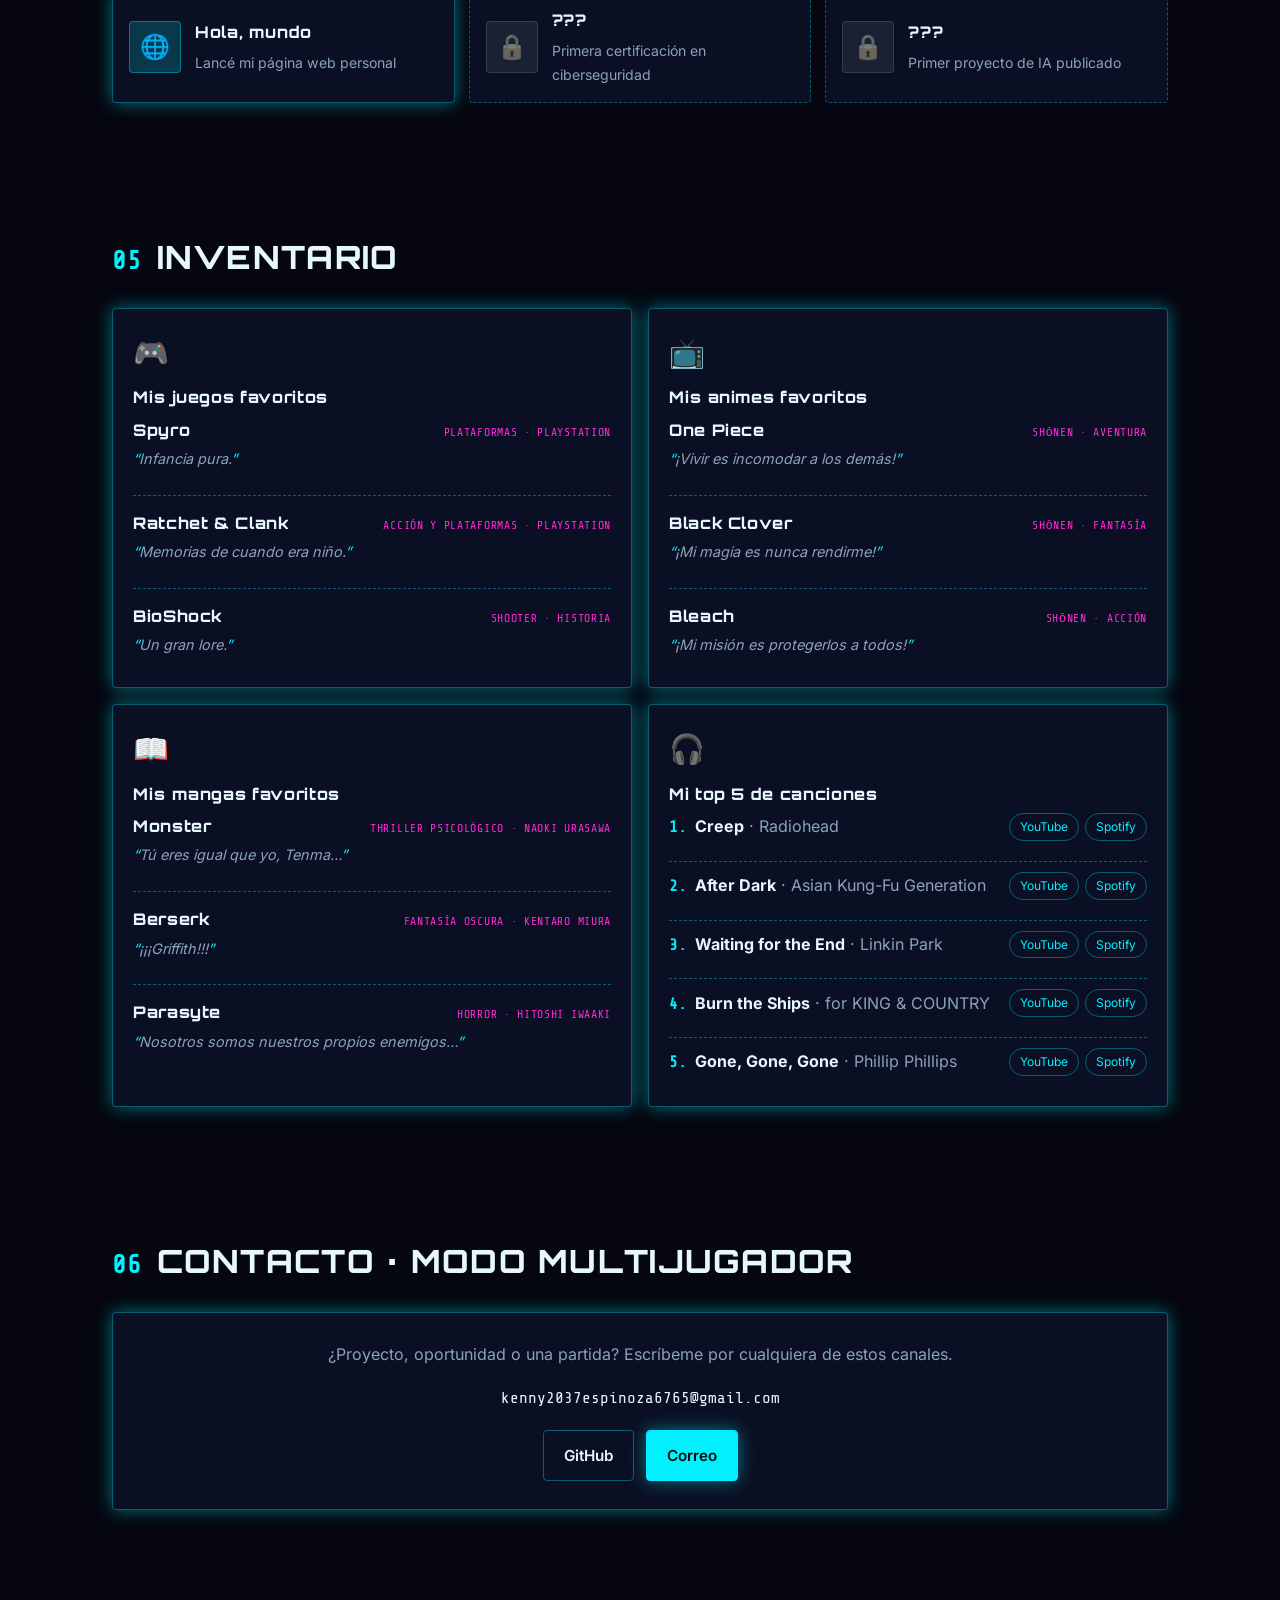
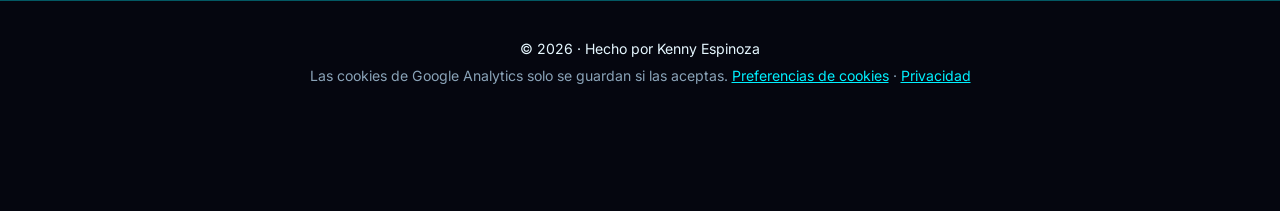
==== commit 89452aab: "Pie con mi nombre, oculta notasGenerales, privacidad, menú móvil, fuentes propias y contraste Co-Aut" ====
--- a/index.html
+++ b/index.html
@@ -1,39 +1,37 @@
-<!doctype html>
+<!DOCTYPE html>
 <html lang="es" data-theme="cyber">
 <head>
   <meta charset="utf-8">
   <meta name="viewport" content="width=device-width, initial-scale=1">
-  <meta http-equiv="Content-Security-Policy" content="default-src 'self'; script-src 'self' https://www.googletagmanager.com; connect-src 'self' https://api.github.com https://*.google-analytics.com https://*.analytics.google.com https://www.googletagmanager.com; img-src 'self' data: https://*.google-analytics.com https://www.googletagmanager.com; style-src 'self' https://fonts.googleapis.com; font-src https://fonts.gstatic.com; base-uri 'none'; form-action 'self'; object-src 'none'; upgrade-insecure-requests">
+  <meta http-equiv="Content-Security-Policy" content="default-src 'self'; script-src 'self' https://www.googletagmanager.com; connect-src 'self' https://api.github.com https://*.google-analytics.com https://*.analytics.google.com https://www.googletagmanager.com; img-src 'self' data: https://*.google-analytics.com https://www.googletagmanager.com; style-src 'self'; font-src 'self'; base-uri 'none'; form-action 'self'; object-src 'none'; upgrade-insecure-requests">
   <meta name="referrer" content="strict-origin-when-cross-origin">
 
-  <title>Kenny · Ingeniería en Sistemas, IA y Ciberseguridad</title>
-  <meta name="description" content="Portafolio personal de Kenny: estudiante de Ingeniería en Sistemas con IA y Ciberseguridad en Guatemala. Proyectos, habilidades, logros y gustos gamer.">
-  <meta name="author" content="Kenny">
+  <title>Kenny Espinoza · Ingeniería en Sistemas, IA y Ciberseguridad</title>
+  <meta name="description" content="Portafolio personal de Kenny Espinoza: estudiante de Ingeniería en Sistemas con IA y Ciberseguridad en Guatemala. Proyectos, habilidades, logros y gustos gamer.">
+  <meta name="author" content="Kenny Espinoza">
   <link rel="canonical" href="https://ackermanjpg.github.io/">
   <meta name="robots" content="index, follow">
   <meta name="theme-color" content="#05060f">
 
   <meta property="og:type" content="website">
-  <meta property="og:title" content="Kenny · Player One">
+  <meta property="og:title" content="Kenny Espinoza · Player One">
   <meta property="og:description" content="Ingeniería en Sistemas, IA y Ciberseguridad. Proyectos, logros y gustos gamer.">
   <meta property="og:url" content="https://ackermanjpg.github.io/">
   <meta property="og:image" content="https://ackermanjpg.github.io/img/og-cover.png">
   <meta property="og:locale" content="es_GT">
   <meta name="twitter:card" content="summary_large_image">
 
-  <meta name="google-site-verification" content="PEGA_AQUI_TU_CODIGO_DE_VERIFICACION">
-
   <link rel="icon" href="img/favicon.svg" type="image/svg+xml">
-  <link rel="preconnect" href="https://fonts.googleapis.com">
-  <link rel="preconnect" href="https://fonts.gstatic.com" crossorigin>
-  <link rel="stylesheet" href="https://fonts.googleapis.com/css2?family=Cinzel:wght@500;700&family=Creepster&family=Inter:wght@400;500;600;700&family=M+PLUS+Rounded+1c:wght@500;800&family=Orbitron:wght@500;800&family=Press+Start+2P&family=Share+Tech+Mono&display=swap">
+  <link rel="preload" href="fonts/inter-400.woff2" as="font" type="font/woff2" crossorigin>
+  <link rel="preload" href="fonts/orbitron-800.woff2" as="font" type="font/woff2" crossorigin>
   <link rel="stylesheet" href="css/styles.css">
+  <script src="js/theme-init.js"></script>
 
   <script type="application/ld+json">
   {
     "@context": "https://schema.org",
     "@type": "Person",
-    "name": "Kenny",
+    "name": "Kenny Espinoza",
     "url": "https://ackermanjpg.github.io/",
     "jobTitle": "Estudiante de Ingeniería en Sistemas con IA y Ciberseguridad",
     "address": { "@type": "PostalAddress", "addressCountry": "GT" },
@@ -50,12 +48,13 @@
   <div class="fx-layer" aria-hidden="true"></div>
 
   <header class="topbar">
-    <a class="brand" href="#inicio" aria-label="Inicio">
+    <a class="brand" href="#inicio" aria-label="Kenny, ir al inicio">
       <span class="brand-mark" aria-hidden="true">K</span>
       <span class="brand-name">KENNY<span class="blink">_</span></span>
     </a>
 
-    <nav class="nav" aria-label="Secciones">
+    <button class="nav-toggle" type="button" aria-expanded="false" aria-controls="nav">Menú</button>
+    <nav id="nav" class="nav" aria-label="Secciones">
       <a href="#lore">Lore</a>
       <a href="#habilidades">Habilidades</a>
       <a href="#misiones">Misiones</a>
@@ -96,7 +95,7 @@
         </div>
       </div>
 
-      <aside class="stat-card" aria-label="Ficha de personaje">
+      <aside class="stat-card panel" aria-label="Ficha de personaje">
         <div class="stat-head">
           <span class="avatar" aria-hidden="true">K</span>
           <div>
@@ -112,7 +111,7 @@
           <div><dt>Estado</dt><dd><span class="dot"></span> Disponible para proyectos</dd></div>
         </dl>
         <div class="xp">
-          <div class="xp-label"><span>XP a siguiente nivel</span><span>68%</span></div>
+          <div class="xp-label"><span>XP a siguiente nivel (autoevaluación)</span><span>68%</span></div>
           <div class="bar"><span class="bar-fill" data-fill="68"></span></div>
         </div>
       </aside>
@@ -135,6 +134,7 @@
 
     <section id="habilidades" class="section">
       <h2 class="section-title"><span class="num">02</span> Árbol de habilidades</h2>
+      <p class="section-note">Los niveles son mi propia autoevaluación.</p>
       <div class="skills">
         <article class="skill panel">
           <h3>Python</h3>
@@ -207,7 +207,7 @@
         <h3 class="sub-title">Repositorios en GitHub</h3>
         <a class="btn btn-ghost btn-sm" href="https://github.com/AckermanJpg" rel="noopener noreferrer" target="_blank" data-track="link_github_repos">@AckermanJpg ↗</a>
       </div>
-      <div class="repos" id="repos" data-github-user="AckermanJpg" aria-live="polite">
+      <div class="repos" id="repos" data-github-user="AckermanJpg" data-hide="notasGenerales" aria-live="polite">
         <p class="muted repos-status">Cargando repositorios…</p>
       </div>
     </section>
@@ -357,17 +357,18 @@
   </main>
 
   <footer class="footer">
-    <p>© <span id="year">2026</span> Kenny · Hecho a mano en Guatemala</p>
+    <p>© <span id="year">2026</span> · Hecho por Kenny Espinoza</p>
     <p class="muted">
-      Este sitio usa Google Analytics solo si lo aceptas.
+      Las cookies de Google Analytics solo se guardan si las aceptas.
       <button type="button" class="linklike" data-open-consent>Preferencias de cookies</button>
+      · <a class="linklike" href="privacidad.html">Privacidad</a>
     </p>
   </footer>
 
   <div class="consent" role="dialog" aria-live="polite" aria-label="Consentimiento de cookies" hidden>
     <p>
       Uso cookies de <strong>Google Analytics</strong> para saber cuántas personas visitan el sitio y mejorarlo.
-      No vendo ni comparto tus datos.
+      No vendo tus datos ni los uso para publicidad. <a href="privacidad.html">Más detalles</a>.
     </p>
     <div class="consent-actions">
       <button type="button" class="btn btn-ghost" data-consent="denied">Rechazar</button>
--- a/css/styles.css
+++ b/css/styles.css
@@ -1,3 +1,26 @@
+@font-face { font-family: "Inter"; font-weight: 400; font-display: swap; src: url(../fonts/inter-400.woff2) format("woff2"); unicode-range: U+0000-00FF, U+0131, U+0152-0153, U+02BB-02BC, U+02C6, U+02DA, U+02DC, U+2000-206F, U+20AC, U+2122, U+2191, U+2193, U+2212, U+2215, U+FEFF, U+FFFD; }
+@font-face { font-family: "Inter"; font-weight: 400; font-display: swap; src: url(../fonts/inter-ext-400.woff2) format("woff2"); unicode-range: U+0100-02BA, U+02BD-02C5, U+02C7-02CC, U+02CE-02D7, U+02DD-02FF, U+1E00-1EFF, U+20A0-20AB, U+20AD-20C0, U+2C60-2C7F, U+A720-A7FF; }
+@font-face { font-family: "Inter"; font-weight: 500; font-display: swap; src: url(../fonts/inter-500.woff2) format("woff2"); unicode-range: U+0000-00FF, U+0131, U+0152-0153, U+02BB-02BC, U+02C6, U+02DA, U+02DC, U+2000-206F, U+20AC, U+2122, U+2191, U+2193, U+2212, U+2215, U+FEFF, U+FFFD; }
+@font-face { font-family: "Inter"; font-weight: 500; font-display: swap; src: url(../fonts/inter-ext-500.woff2) format("woff2"); unicode-range: U+0100-02BA, U+02BD-02C5, U+02C7-02CC, U+02CE-02D7, U+02DD-02FF, U+1E00-1EFF, U+20A0-20AB, U+20AD-20C0, U+2C60-2C7F, U+A720-A7FF; }
+@font-face { font-family: "Inter"; font-weight: 600; font-display: swap; src: url(../fonts/inter-600.woff2) format("woff2"); unicode-range: U+0000-00FF, U+0131, U+0152-0153, U+02BB-02BC, U+02C6, U+02DA, U+02DC, U+2000-206F, U+20AC, U+2122, U+2191, U+2193, U+2212, U+2215, U+FEFF, U+FFFD; }
+@font-face { font-family: "Inter"; font-weight: 600; font-display: swap; src: url(../fonts/inter-ext-600.woff2) format("woff2"); unicode-range: U+0100-02BA, U+02BD-02C5, U+02C7-02CC, U+02CE-02D7, U+02DD-02FF, U+1E00-1EFF, U+20A0-20AB, U+20AD-20C0, U+2C60-2C7F, U+A720-A7FF; }
+@font-face { font-family: "Inter"; font-weight: 700; font-display: swap; src: url(../fonts/inter-700.woff2) format("woff2"); unicode-range: U+0000-00FF, U+0131, U+0152-0153, U+02BB-02BC, U+02C6, U+02DA, U+02DC, U+2000-206F, U+20AC, U+2122, U+2191, U+2193, U+2212, U+2215, U+FEFF, U+FFFD; }
+@font-face { font-family: "Inter"; font-weight: 700; font-display: swap; src: url(../fonts/inter-ext-700.woff2) format("woff2"); unicode-range: U+0100-02BA, U+02BD-02C5, U+02C7-02CC, U+02CE-02D7, U+02DD-02FF, U+1E00-1EFF, U+20A0-20AB, U+20AD-20C0, U+2C60-2C7F, U+A720-A7FF; }
+@font-face { font-family: "Orbitron"; font-weight: 500; font-display: swap; src: url(../fonts/orbitron-500.woff2) format("woff2"); }
+@font-face { font-family: "Orbitron"; font-weight: 800; font-display: swap; src: url(../fonts/orbitron-800.woff2) format("woff2"); }
+@font-face { font-family: "Share Tech Mono"; font-weight: 400; font-display: swap; src: url(../fonts/share-tech-mono-400.woff2) format("woff2"); }
+@font-face { font-family: "Press Start 2P"; font-weight: 400; font-display: swap; src: url(../fonts/press-start-2p-400.woff2) format("woff2"); unicode-range: U+0000-00FF, U+0131, U+0152-0153, U+02BB-02BC, U+02C6, U+02DA, U+02DC, U+2000-206F, U+20AC, U+2122, U+2191, U+2193, U+2212, U+2215, U+FEFF, U+FFFD; }
+@font-face { font-family: "Press Start 2P"; font-weight: 400; font-display: swap; src: url(../fonts/press-start-2p-ext-400.woff2) format("woff2"); unicode-range: U+0100-02BA, U+02BD-02C5, U+02C7-02CC, U+02CE-02D7, U+02DD-02FF, U+1E00-1EFF, U+20A0-20AB, U+20AD-20C0, U+2C60-2C7F, U+A720-A7FF; }
+@font-face { font-family: "Cinzel"; font-weight: 500; font-display: swap; src: url(../fonts/cinzel-500.woff2) format("woff2"); unicode-range: U+0000-00FF, U+0131, U+0152-0153, U+02BB-02BC, U+02C6, U+02DA, U+02DC, U+2000-206F, U+20AC, U+2122, U+2191, U+2193, U+2212, U+2215, U+FEFF, U+FFFD; }
+@font-face { font-family: "Cinzel"; font-weight: 500; font-display: swap; src: url(../fonts/cinzel-ext-500.woff2) format("woff2"); unicode-range: U+0100-02BA, U+02BD-02C5, U+02C7-02CC, U+02CE-02D7, U+02DD-02FF, U+1E00-1EFF, U+20A0-20AB, U+20AD-20C0, U+2C60-2C7F, U+A720-A7FF; }
+@font-face { font-family: "Cinzel"; font-weight: 700; font-display: swap; src: url(../fonts/cinzel-700.woff2) format("woff2"); unicode-range: U+0000-00FF, U+0131, U+0152-0153, U+02BB-02BC, U+02C6, U+02DA, U+02DC, U+2000-206F, U+20AC, U+2122, U+2191, U+2193, U+2212, U+2215, U+FEFF, U+FFFD; }
+@font-face { font-family: "Cinzel"; font-weight: 700; font-display: swap; src: url(../fonts/cinzel-ext-700.woff2) format("woff2"); unicode-range: U+0100-02BA, U+02BD-02C5, U+02C7-02CC, U+02CE-02D7, U+02DD-02FF, U+1E00-1EFF, U+20A0-20AB, U+20AD-20C0, U+2C60-2C7F, U+A720-A7FF; }
+@font-face { font-family: "Creepster"; font-weight: 400; font-display: swap; src: url(../fonts/creepster-400.woff2) format("woff2"); }
+@font-face { font-family: "M PLUS Rounded 1c"; font-weight: 500; font-display: swap; src: url(../fonts/m-plus-rounded-1c-500.woff2) format("woff2"); unicode-range: U+0000-00FF, U+0131, U+0152-0153, U+02BB-02BC, U+02C6, U+02DA, U+02DC, U+2000-206F, U+20AC, U+2122, U+2191, U+2193, U+2212, U+2215, U+FEFF, U+FFFD; }
+@font-face { font-family: "M PLUS Rounded 1c"; font-weight: 500; font-display: swap; src: url(../fonts/m-plus-rounded-1c-ext-500.woff2) format("woff2"); unicode-range: U+0100-02BA, U+02BD-02C5, U+02C7-02CC, U+02CE-02D7, U+02DD-02FF, U+1E00-1EFF, U+20A0-20AB, U+20AD-20C0, U+2C60-2C7F, U+A720-A7FF; }
+@font-face { font-family: "M PLUS Rounded 1c"; font-weight: 800; font-display: swap; src: url(../fonts/m-plus-rounded-1c-800.woff2) format("woff2"); unicode-range: U+0000-00FF, U+0131, U+0152-0153, U+02BB-02BC, U+02C6, U+02DA, U+02DC, U+2000-206F, U+20AC, U+2122, U+2191, U+2193, U+2212, U+2215, U+FEFF, U+FFFD; }
+@font-face { font-family: "M PLUS Rounded 1c"; font-weight: 800; font-display: swap; src: url(../fonts/m-plus-rounded-1c-ext-800.woff2) format("woff2"); unicode-range: U+0100-02BA, U+02BD-02C5, U+02C7-02CC, U+02CE-02D7, U+02DD-02FF, U+1E00-1EFF, U+20A0-20AB, U+20AD-20C0, U+2C60-2C7F, U+A720-A7FF; }
+
 :root,
 [data-theme="cyber"] {
   --bg: #05060f;
@@ -9,6 +32,7 @@
   --accent: #00f0ff;
   --accent-2: #ff2bd6;
   --accent-ink: #001014;
+  --accent-text: var(--accent);
   --glow: 0 0 18px rgba(0, 240, 255, 0.45);
   --radius: 4px;
   --font-display: "Orbitron", system-ui, sans-serif;
@@ -118,6 +142,7 @@
   --text: #e9dede;
   --muted: #9a8a8a;
   --accent: #d11a1a;
+  --accent-text: #f04848;
   --accent-2: #c9b98a;
   --accent-ink: #fff;
   --glow: 0 0 24px rgba(209, 26, 26, 0.3);
@@ -141,9 +166,9 @@
   --panel: rgba(255, 255, 255, 0.82);
   --panel-border: #ffb3cf;
   --text: #3a2340;
-  --muted: #8a6a8f;
-  --accent: #e84393;
-  --accent-2: #7b61ff;
+  --muted: #7a5c80;
+  --accent: #c42574;
+  --accent-2: #6146e0;
   --accent-ink: #fff;
   --glow: 0 10px 30px rgba(232, 67, 147, 0.18);
   --radius: 22px;
@@ -193,14 +218,7 @@
   z-index: 30;
 }
 
-a { color: var(--accent); }
-code {
-  font-family: ui-monospace, "Share Tech Mono", monospace;
-  font-size: 0.9em;
-  padding: 0.1em 0.35em;
-  border-radius: 4px;
-  background: color-mix(in srgb, var(--accent) 14%, transparent);
-}
+a { color: var(--accent-text); }
 .muted { color: var(--muted); }
 
 .skip-link {
@@ -252,7 +270,7 @@
   box-shadow: var(--glow);
   font-weight: 800;
 }
-.blink { animation: blink 1.1s steps(1) infinite; color: var(--accent); }
+.blink { animation: blink 1.1s steps(1) infinite; color: var(--accent-text); }
 @keyframes blink { 50% { opacity: 0; } }
 
 .nav {
@@ -282,9 +300,39 @@
   box-shadow: var(--glow);
 }
 
+.nav-toggle {
+  display: none;
+  font: inherit;
+  font-size: 0.9rem;
+  cursor: pointer;
+  color: var(--text);
+  background: transparent;
+  border: 1px solid var(--panel-border);
+  border-radius: var(--radius);
+  padding: 8px 14px;
+}
+
 @media (max-width: 860px) {
-  .nav { display: none; }
-  .theme-toggle { margin-left: auto; }
+  .nav {
+    display: none;
+    position: fixed;
+    top: 68px;
+    left: clamp(16px, 4vw, 48px);
+    right: clamp(16px, 4vw, 48px);
+    z-index: 45;
+    flex-direction: column;
+    padding: 8px;
+    margin: 0;
+    background: var(--bg-2);
+    border: 1px solid var(--panel-border);
+    border-radius: var(--radius);
+    box-shadow: 0 20px 50px rgba(0, 0, 0, 0.45);
+  }
+  .nav.is-open { display: flex; }
+  .nav a { display: flex; align-items: center; min-height: 44px; font-size: 1rem; color: var(--text); }
+  .nav-toggle { display: inline-flex; align-items: center; margin-left: auto; }
+  .nav-toggle, .theme-toggle, .brand, .skip-link, .btn-sm, .song-links a, .linklike { min-height: 44px; }
+  .song-links a, .linklike { display: inline-flex; align-items: center; justify-content: center; min-width: 44px; }
 }
 
 .theme-panel {
@@ -381,7 +429,7 @@
   color: var(--text);
   border: 1px solid var(--panel-border);
 }
-.btn-ghost:hover { border-color: var(--accent); color: var(--accent); }
+.btn-ghost:hover { border-color: var(--accent); color: var(--accent-text); }
 .btn-sm { padding: 6px 12px; font-size: 0.85rem; }
 
 .hero {
@@ -420,13 +468,7 @@
 }
 .hero-cta { display: flex; flex-wrap: wrap; gap: 12px; }
 
-.stat-card {
-  background: var(--panel);
-  border: 1px solid var(--panel-border);
-  border-radius: var(--radius);
-  box-shadow: var(--glow);
-  padding: 22px;
-}
+.stat-card { padding: 22px; }
 .stat-head {
   display: flex;
   align-items: center;
@@ -517,6 +559,12 @@
 .prose { padding: 26px; max-width: 76ch; }
 .prose p { margin: 0 0 14px; }
 .prose p:last-child { margin-bottom: 0; }
+.prose h2 { margin: 26px 0 8px; font-family: var(--font-display); font-size: 1.05rem; letter-spacing: var(--title-spacing); }
+.prose h2:first-child { margin-top: 0; }
+.prose ul { margin: 0 0 14px; padding-left: 20px; }
+.prose li::marker { color: var(--accent); }
+[data-theme="pixel"] .prose h2 { font-size: 0.8rem; line-height: 1.7; }
+.privacy-back { margin-left: auto; }
 
 .skills {
   display: grid;
@@ -539,10 +587,10 @@
 
 .quests {
   display: grid;
-  grid-template-columns: repeat(auto-fill, minmax(280px, 1fr));
+  grid-template-columns: repeat(auto-fit, minmax(min(100%, 420px), 1fr));
   gap: 16px;
 }
-.quest { padding: 22px; transition: transform 0.2s; }
+.quest { display: flex; flex-direction: column; padding: 0; overflow: hidden; transition: transform 0.2s; }
 .quest:hover { transform: translateY(-4px); }
 .quest-tag {
   margin: 0 0 8px;
@@ -559,7 +607,7 @@
   padding: 3px 10px;
   border-radius: 999px;
   border: 1px solid var(--panel-border);
-  color: var(--accent);
+  color: var(--accent-text);
 }
 [data-theme="pixel"] .tags li { border-radius: 0; }
 
@@ -613,18 +661,16 @@
   background: color-mix(in srgb, var(--accent) 18%, transparent);
   border: 1px solid var(--panel-border);
 }
-.achv.locked { opacity: 0.55; filter: grayscale(0.8); }
+.achv.locked { border-style: dashed; box-shadow: none; }
+.achv.locked .achv-icon { opacity: 0.55; filter: grayscale(0.8); }
 
 .inventory {
   display: grid;
-  grid-template-columns: repeat(auto-fill, minmax(240px, 1fr));
+  grid-template-columns: repeat(auto-fit, minmax(min(100%, 420px), 1fr));
   gap: 16px;
 }
 .item { padding: 20px; }
 .item-icon { font-size: 1.8rem; display: block; margin-bottom: 8px; }
-.item p { margin: 0 0 10px; color: var(--muted); font-size: 0.9rem; }
-.list { margin: 0; padding-left: 18px; font-size: 0.9rem; }
-.list li::marker { color: var(--accent); }
 
 .contact { padding: 28px; text-align: center; }
 .contact p { margin: 0 0 18px; color: var(--muted); }
@@ -643,7 +689,7 @@
   background: none;
   border: 0;
   padding: 0;
-  color: var(--accent);
+  color: var(--accent-text);
   text-decoration: underline;
   cursor: pointer;
 }
@@ -672,9 +718,8 @@
 .noscript { text-align: center; padding: 12px; color: var(--muted); }
 
 .reveal { transform: translateY(14px); transition: transform 0.6s ease; }
-.reveal.is-visible { opacity: 1; transform: none; }
-
-.inventory { grid-template-columns: repeat(auto-fit, minmax(min(100%, 420px), 1fr)); }
+.reveal.is-visible { transform: none; }
+
 .entries, .songs { list-style: none; margin: 4px 0 0; padding: 0; display: grid; gap: 14px; }
 .entry { display: grid; gap: 4px; padding-top: 14px; border-top: 1px dashed var(--panel-border); }
 .entry:first-child { padding-top: 0; border-top: 0; }
@@ -683,22 +728,20 @@
 [data-theme="pixel"] .entry-head strong { font-size: 0.72rem; line-height: 1.7; }
 .entry-meta { font-family: var(--font-mono); font-size: 0.72rem; color: var(--accent-2); text-transform: uppercase; letter-spacing: 0.06em; }
 [data-theme="pixel"] .entry-meta { font-size: 0.55rem; }
-.entry-quote { margin: 0; color: var(--muted); font-style: italic; }
-.entry-quote::before { content: "“"; color: var(--accent); }
-.entry-quote::after { content: "”"; color: var(--accent); }
+.entry-quote { margin: 0 0 10px; color: var(--muted); font-size: 0.9rem; font-style: italic; }
+.entry-quote::before { content: "“"; color: var(--accent-text); }
+.entry-quote::after { content: "”"; color: var(--accent-text); }
 .songs { counter-reset: song; gap: 10px; }
 .song { counter-increment: song; display: flex; flex-wrap: wrap; align-items: center; justify-content: space-between; gap: 6px 12px; padding: 10px 0; border-top: 1px dashed var(--panel-border); }
 .song:first-child { border-top: 0; padding-top: 0; }
 .song-name { min-width: 0; }
-.song-name::before { content: counter(song) "."; display: inline-block; min-width: 1.6em; font-family: var(--font-mono); color: var(--accent); font-weight: 700; }
+.song-name::before { content: counter(song) "."; display: inline-block; min-width: 1.6em; font-family: var(--font-mono); color: var(--accent-text); font-weight: 700; }
 .song-links { display: flex; gap: 6px; }
-.song-links a { font-size: 0.75rem; text-decoration: none; padding: 3px 10px; border-radius: 999px; border: 1px solid var(--panel-border); color: var(--accent); transition: border-color 0.2s, background 0.2s; }
+.song-links a { font-size: 0.75rem; text-decoration: none; padding: 3px 10px; border-radius: 999px; border: 1px solid var(--panel-border); color: var(--accent-text); transition: border-color 0.2s, background 0.2s; }
 .song-links a:hover { border-color: var(--accent); background: color-mix(in srgb, var(--accent) 14%, transparent); }
 [data-theme="pixel"] .song-links a { border-radius: 0; }
-.contact-email { font-family: var(--font-mono); color: var(--text) !important; user-select: all; word-break: break-all; }
-
-.quests { grid-template-columns: repeat(auto-fit, minmax(min(100%, 420px), 1fr)); }
-.quest { padding: 0; overflow: hidden; display: flex; flex-direction: column; }
+.contact .contact-email { font-family: var(--font-mono); color: var(--text); user-select: all; word-break: break-all; }
+
 .quest-shot-link { display: block; border-bottom: 1px solid var(--panel-border); background: var(--bg-2); overflow: hidden; }
 .quest-shot { display: block; width: 100%; height: auto; aspect-ratio: 16 / 10; object-fit: cover; object-position: top left; transition: transform 0.4s ease; }
 a.quest-shot-link:hover .quest-shot { transform: scale(1.03); }
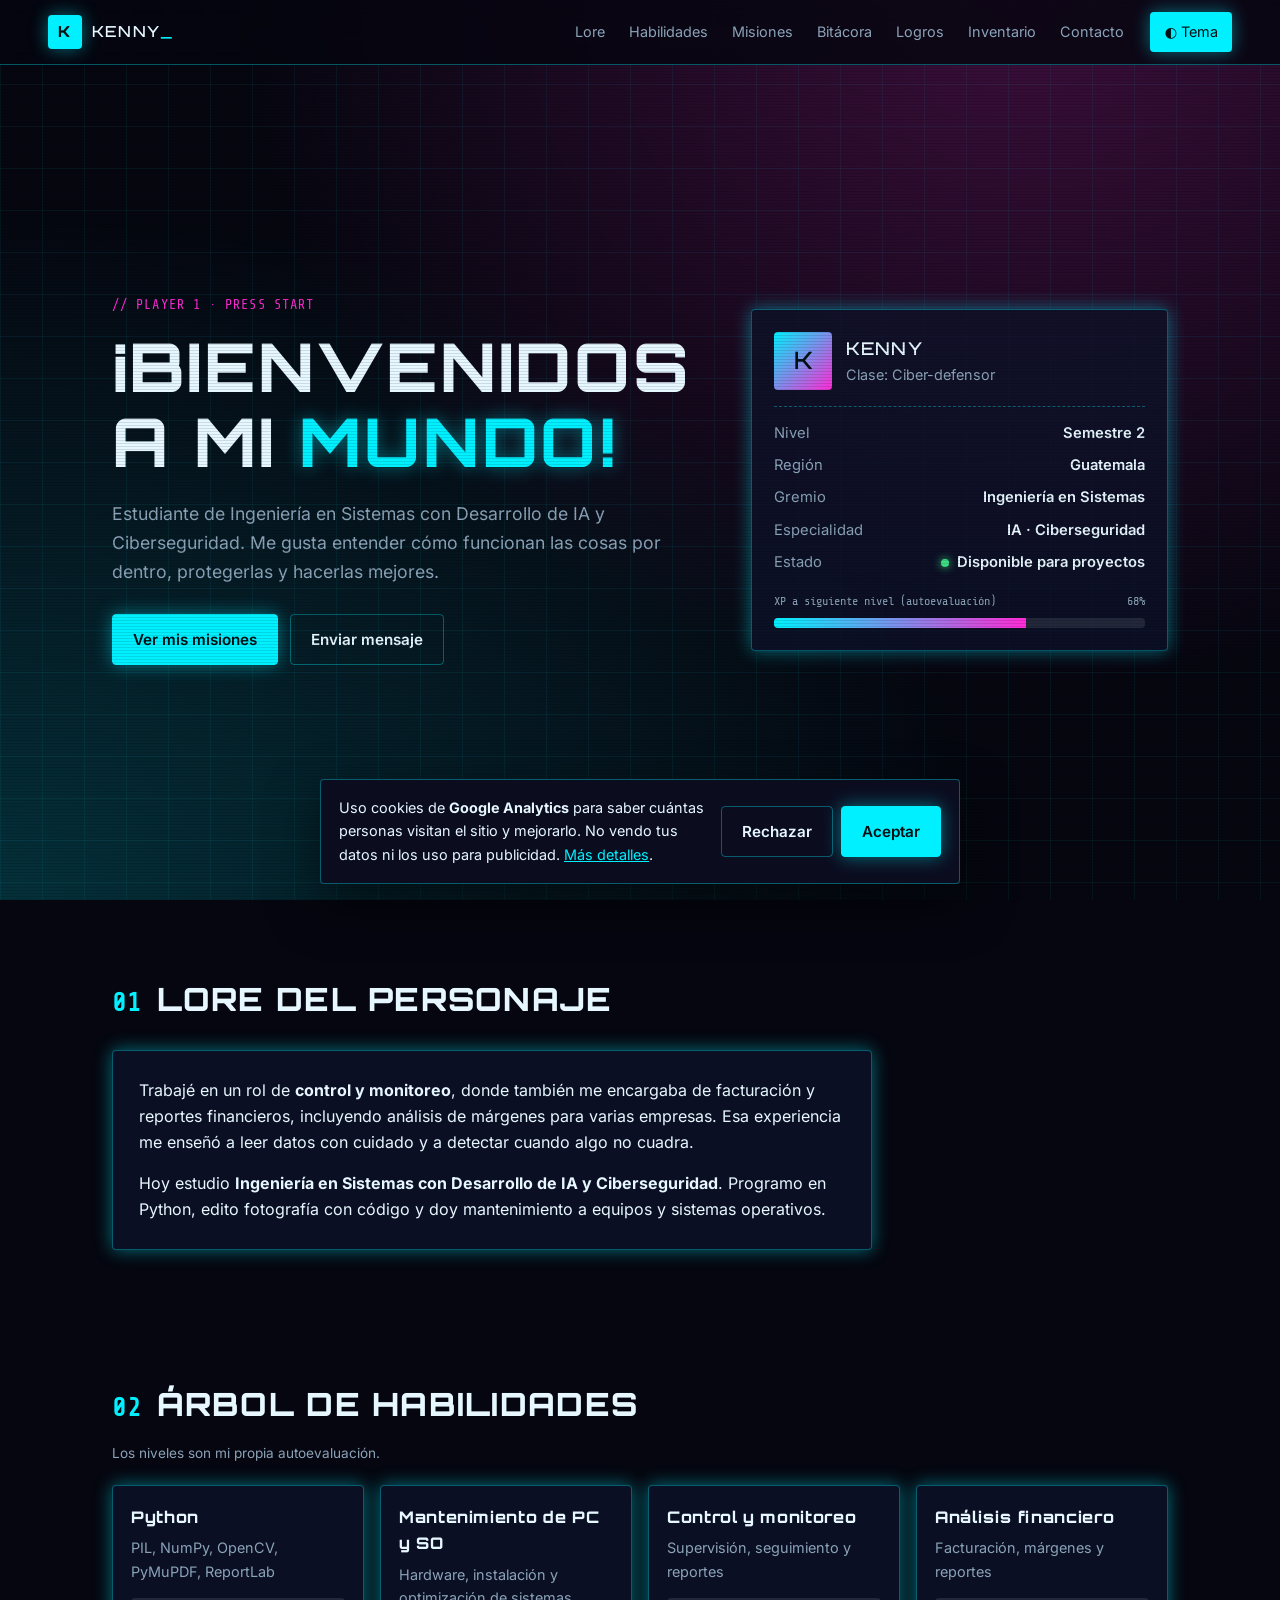
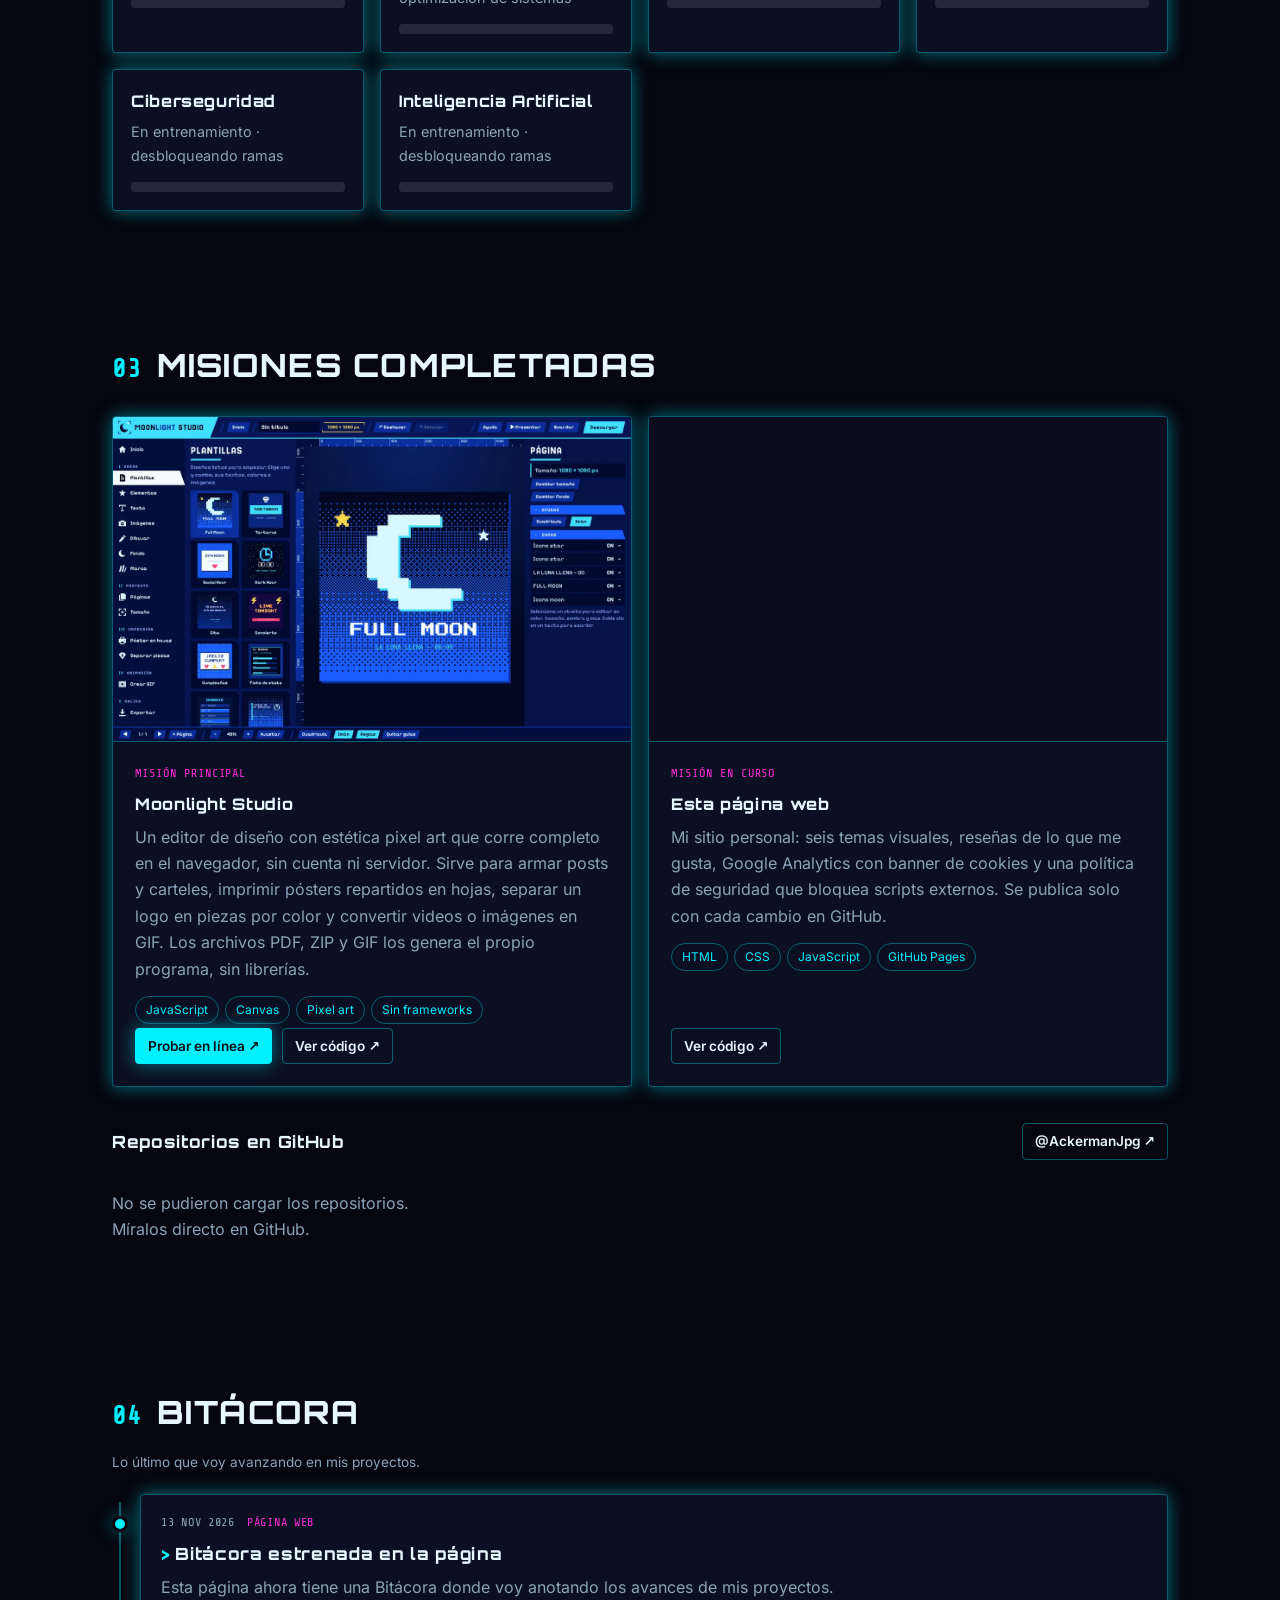
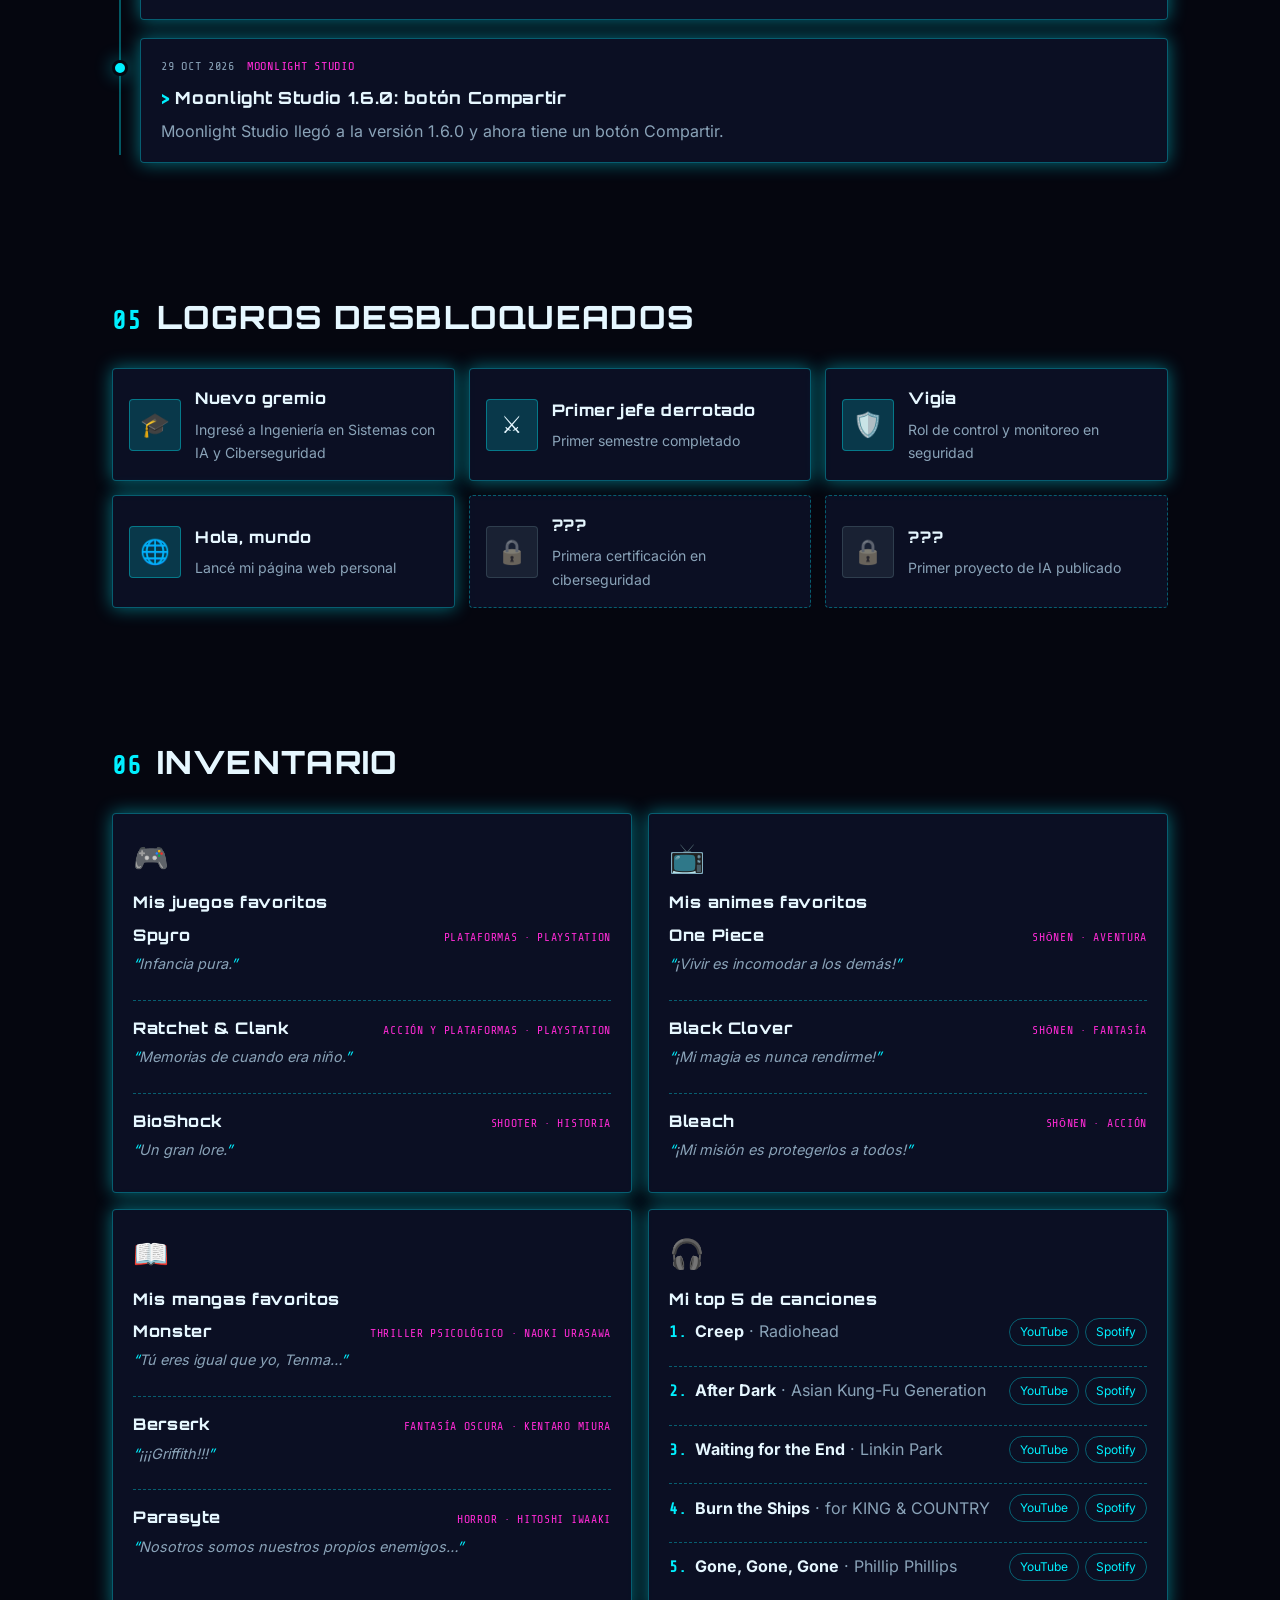
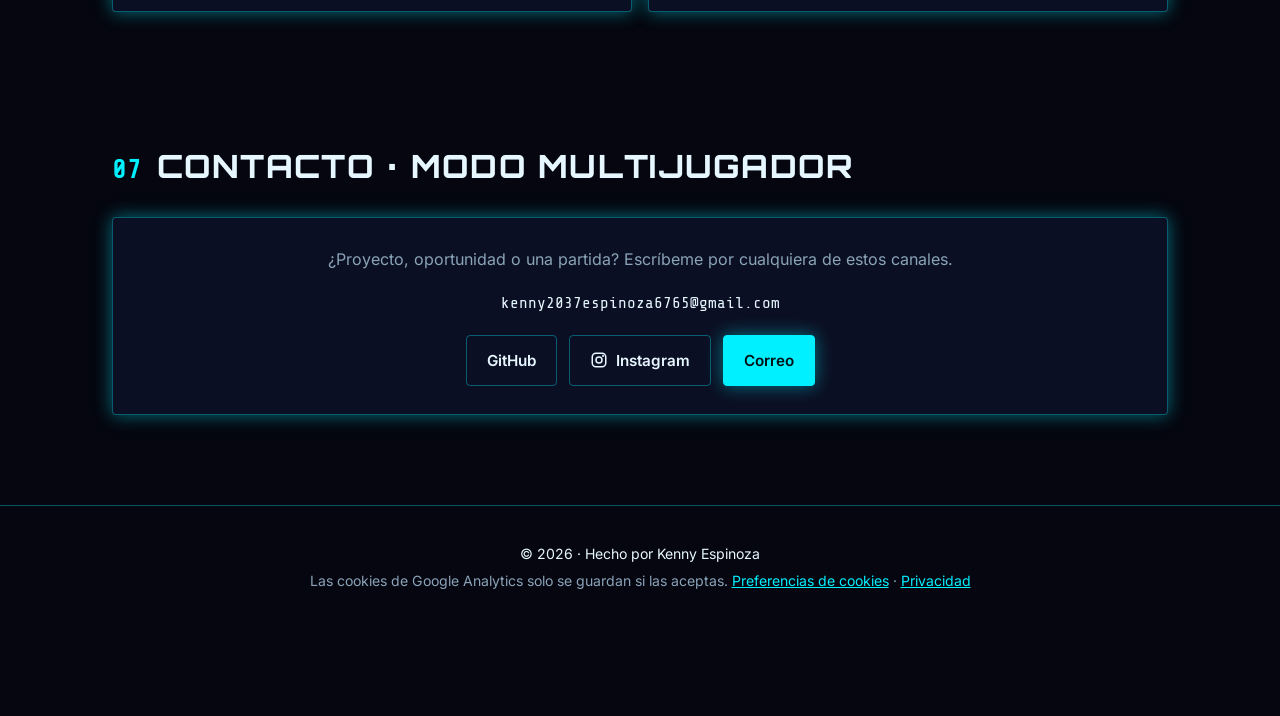
==== commit e4fc73e3: "Se agregag la nueva pantalla de bitacora e Instagram" ====
--- a/index.html
+++ b/index.html
@@ -36,7 +36,7 @@
     "jobTitle": "Estudiante de Ingeniería en Sistemas con IA y Ciberseguridad",
     "address": { "@type": "PostalAddress", "addressCountry": "GT" },
     "knowsAbout": ["Ciberseguridad", "Inteligencia Artificial", "Python", "OpenCV", "Mantenimiento de equipos"],
-    "sameAs": ["https://github.com/AckermanJpg"]
+    "sameAs": ["https://github.com/AckermanJpg", "https://www.instagram.com/espinozagabriel__/"]
   }
   </script>
 
@@ -58,6 +58,7 @@
       <a href="#lore">Lore</a>
       <a href="#habilidades">Habilidades</a>
       <a href="#misiones">Misiones</a>
+      <a href="#bitacora">Bitácora</a>
       <a href="#logros">Logros</a>
       <a href="#inventario">Inventario</a>
       <a href="#contacto">Contacto</a>
@@ -212,8 +213,16 @@
       </div>
     </section>
 
+    <section id="bitacora" class="section">
+      <h2 class="section-title"><span class="num">04</span> Bitácora</h2>
+      <p class="section-note">Lo último que voy avanzando en mis proyectos.</p>
+      <div id="bitacora-lista" aria-live="polite">
+        <p class="muted log-status">Cargando bitácora…</p>
+      </div>
+    </section>
+
     <section id="logros" class="section">
-      <h2 class="section-title"><span class="num">04</span> Logros desbloqueados</h2>
+      <h2 class="section-title"><span class="num">05</span> Logros desbloqueados</h2>
       <ul class="achievements">
         <li class="achv panel unlocked">
           <span class="achv-icon" aria-hidden="true">🎓</span>
@@ -243,7 +252,7 @@
     </section>
 
     <section id="inventario" class="section">
-      <h2 class="section-title"><span class="num">05</span> Inventario</h2>
+      <h2 class="section-title"><span class="num">06</span> Inventario</h2>
       <div class="inventory">
         <article class="item panel">
           <span class="item-icon" aria-hidden="true">🎮</span>
@@ -344,12 +353,13 @@
     </section>
 
     <section id="contacto" class="section">
-      <h2 class="section-title"><span class="num">06</span> Contacto · Modo multijugador</h2>
+      <h2 class="section-title"><span class="num">07</span> Contacto · Modo multijugador</h2>
       <div class="panel contact">
         <p>¿Proyecto, oportunidad o una partida? Escríbeme por cualquiera de estos canales.</p>
         <p class="contact-email">&#107;&#101;&#110;&#110;&#121;&#50;&#48;&#51;&#55;&#101;&#115;&#112;&#105;&#110;&#111;&#122;&#97;&#54;&#55;&#54;&#53;&#64;&#103;&#109;&#97;&#105;&#108;&#46;&#99;&#111;&#109;</p>
         <div class="contact-links">
           <a class="btn btn-ghost" href="https://github.com/AckermanJpg" rel="noopener noreferrer" target="_blank" data-track="link_github">GitHub</a>
+          <a class="btn btn-ghost" href="https://www.instagram.com/espinozagabriel__/" rel="me noopener noreferrer" target="_blank" data-track="instagram"><svg width="18" height="18" viewBox="0 0 24 24" fill="none" stroke="currentColor" stroke-width="2" stroke-linecap="round" stroke-linejoin="round" aria-hidden="true" focusable="false"><rect x="3" y="3" width="18" height="18" rx="5"/><circle cx="12" cy="12" r="4"/><circle cx="17.5" cy="6.5" r=".5"/></svg>Instagram</a>
           <a class="btn btn-primary" href="&#109;&#97;&#105;&#108;&#116;&#111;&#58;&#107;&#101;&#110;&#110;&#121;&#50;&#48;&#51;&#55;&#101;&#115;&#112;&#105;&#110;&#111;&#122;&#97;&#54;&#55;&#54;&#53;&#64;&#103;&#109;&#97;&#105;&#108;&#46;&#99;&#111;&#109;" data-track="link_email">Correo</a>
         </div>
       </div>
--- a/css/styles.css
+++ b/css/styles.css
@@ -747,3 +747,30 @@
 a.quest-shot-link:hover .quest-shot { transform: scale(1.03); }
 .quest-body { flex: 1; padding: 22px; display: flex; flex-direction: column; min-width: 0; }
 .quest-actions { display: flex; flex-wrap: wrap; gap: 10px; margin-top: auto; padding-top: 4px; }
+
+.log { list-style: none; margin: 0; padding: 0 0 0 28px; position: relative; display: grid; gap: 18px; }
+.log::before { content: ""; position: absolute; left: 7px; top: 8px; bottom: 8px; width: 2px; background: var(--panel-border); }
+.log-item { position: relative; min-width: 0; }
+.log-item::before { content: ""; position: absolute; left: -28px; top: 22px; width: 16px; height: 16px; border-radius: 50%; background: var(--accent); border: 3px solid var(--bg); box-shadow: var(--glow); }
+.log-card { padding: 18px 20px; overflow-wrap: anywhere; }
+.log-meta { display: flex; flex-wrap: wrap; align-items: center; gap: 4px 12px; margin: 0 0 8px; font-family: var(--font-mono); font-size: 0.75rem; text-transform: uppercase; letter-spacing: 0.06em; }
+.log-date { color: var(--muted); }
+.log-project { color: var(--accent-2); }
+.log-title { margin: 0 0 6px; font-family: var(--font-display); font-size: 1.05rem; letter-spacing: var(--title-spacing); }
+.log-text { margin: 0; color: var(--muted); }
+.log-img { display: block; max-width: 100%; height: auto; margin-top: 14px; border: 1px solid var(--panel-border); border-radius: var(--radius); }
+.log-status { margin: 0; }
+[data-theme="pixel"] .log-title { font-size: 0.72rem; line-height: 1.7; }
+[data-theme="pixel"] .log-meta { font-size: 0.55rem; line-height: 1.8; }
+[data-theme="pixel"] .log-item::before { border-radius: 0; }
+[data-theme="cyber"] .log-title::before { content: "> "; color: var(--accent-text); }
+[data-theme="fantasy"] .log-title::before { content: "Misión: "; color: var(--accent-text); }
+[data-theme="space"] .log-project::before { content: "Sector: "; color: var(--muted); }
+[data-theme="horror"] .log-date::before { content: "Día: "; color: var(--accent-text); }
+[data-theme="anime"] .log-title::after { content: " ✿"; color: var(--accent-text); }
+
+@media (max-width: 480px) {
+  .log { padding-left: 24px; }
+  .log-item::before { left: -24px; }
+  .log-card { padding: 16px; }
+}
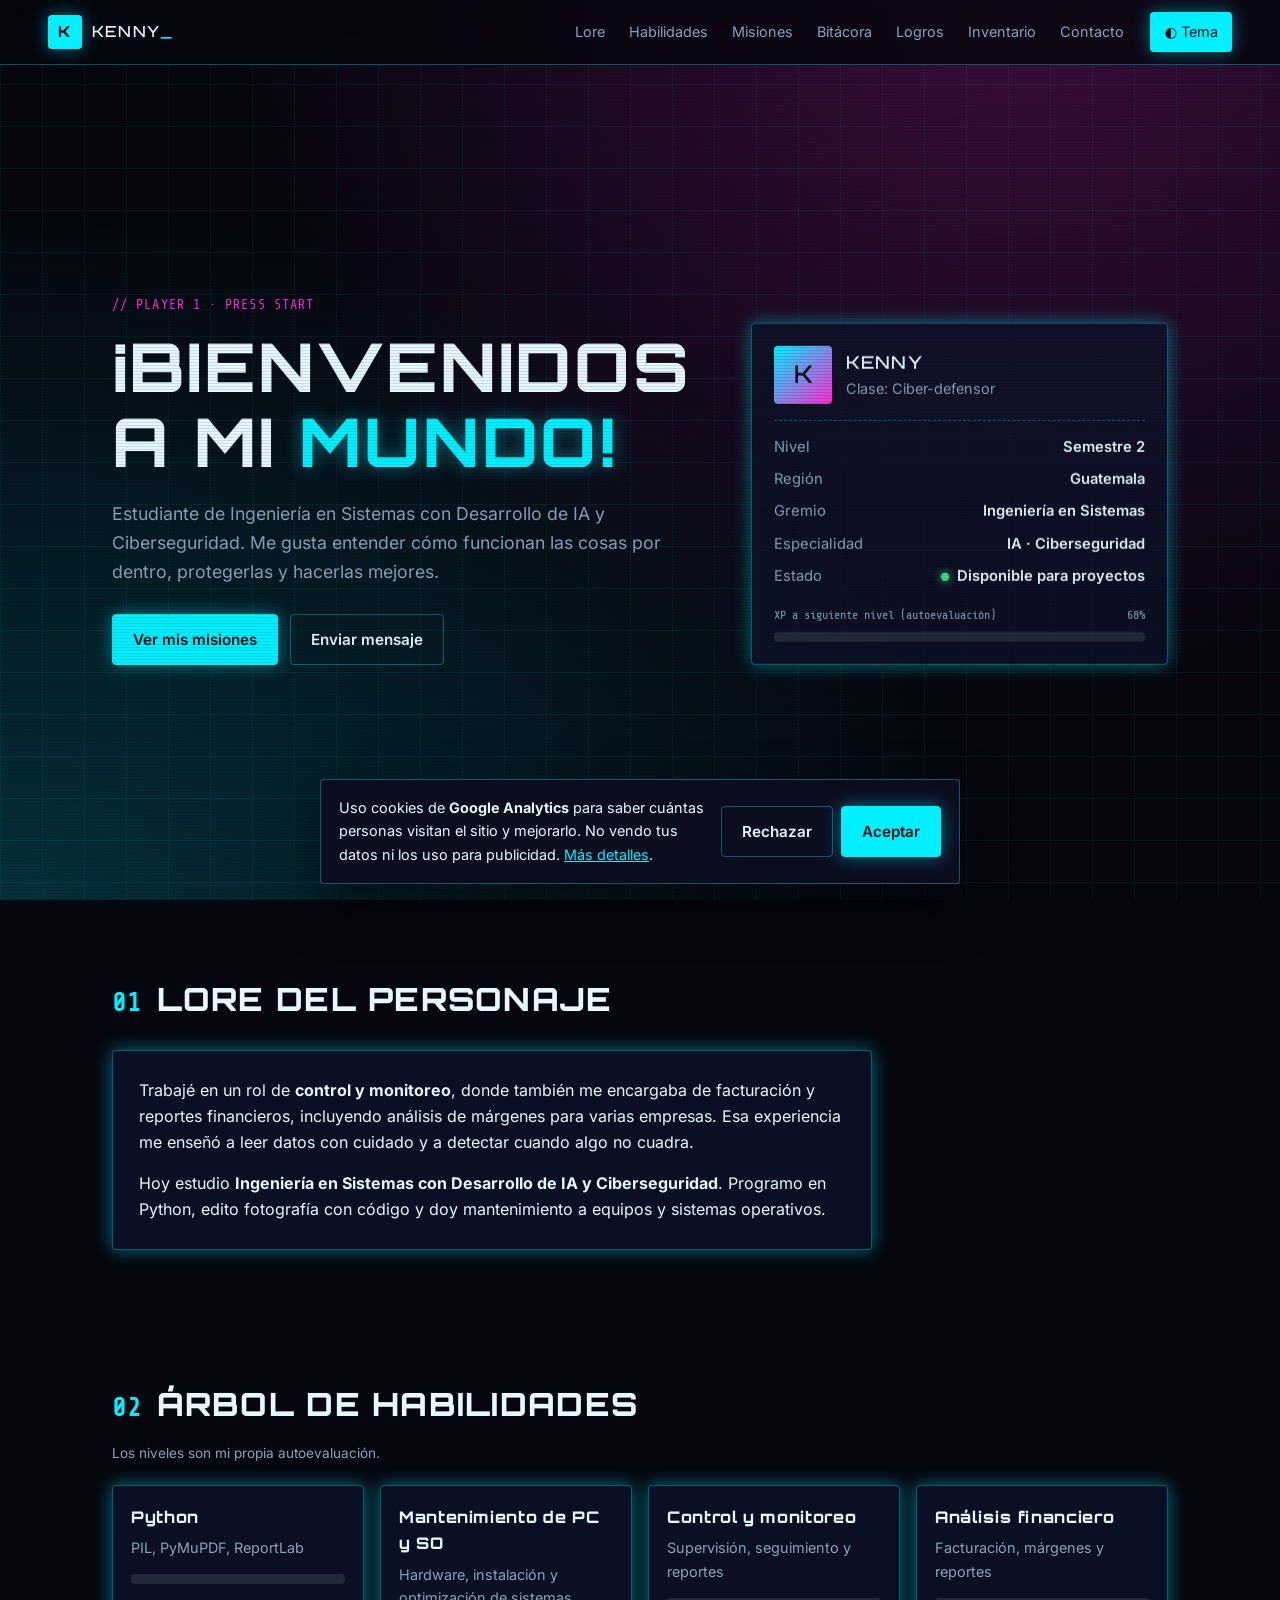
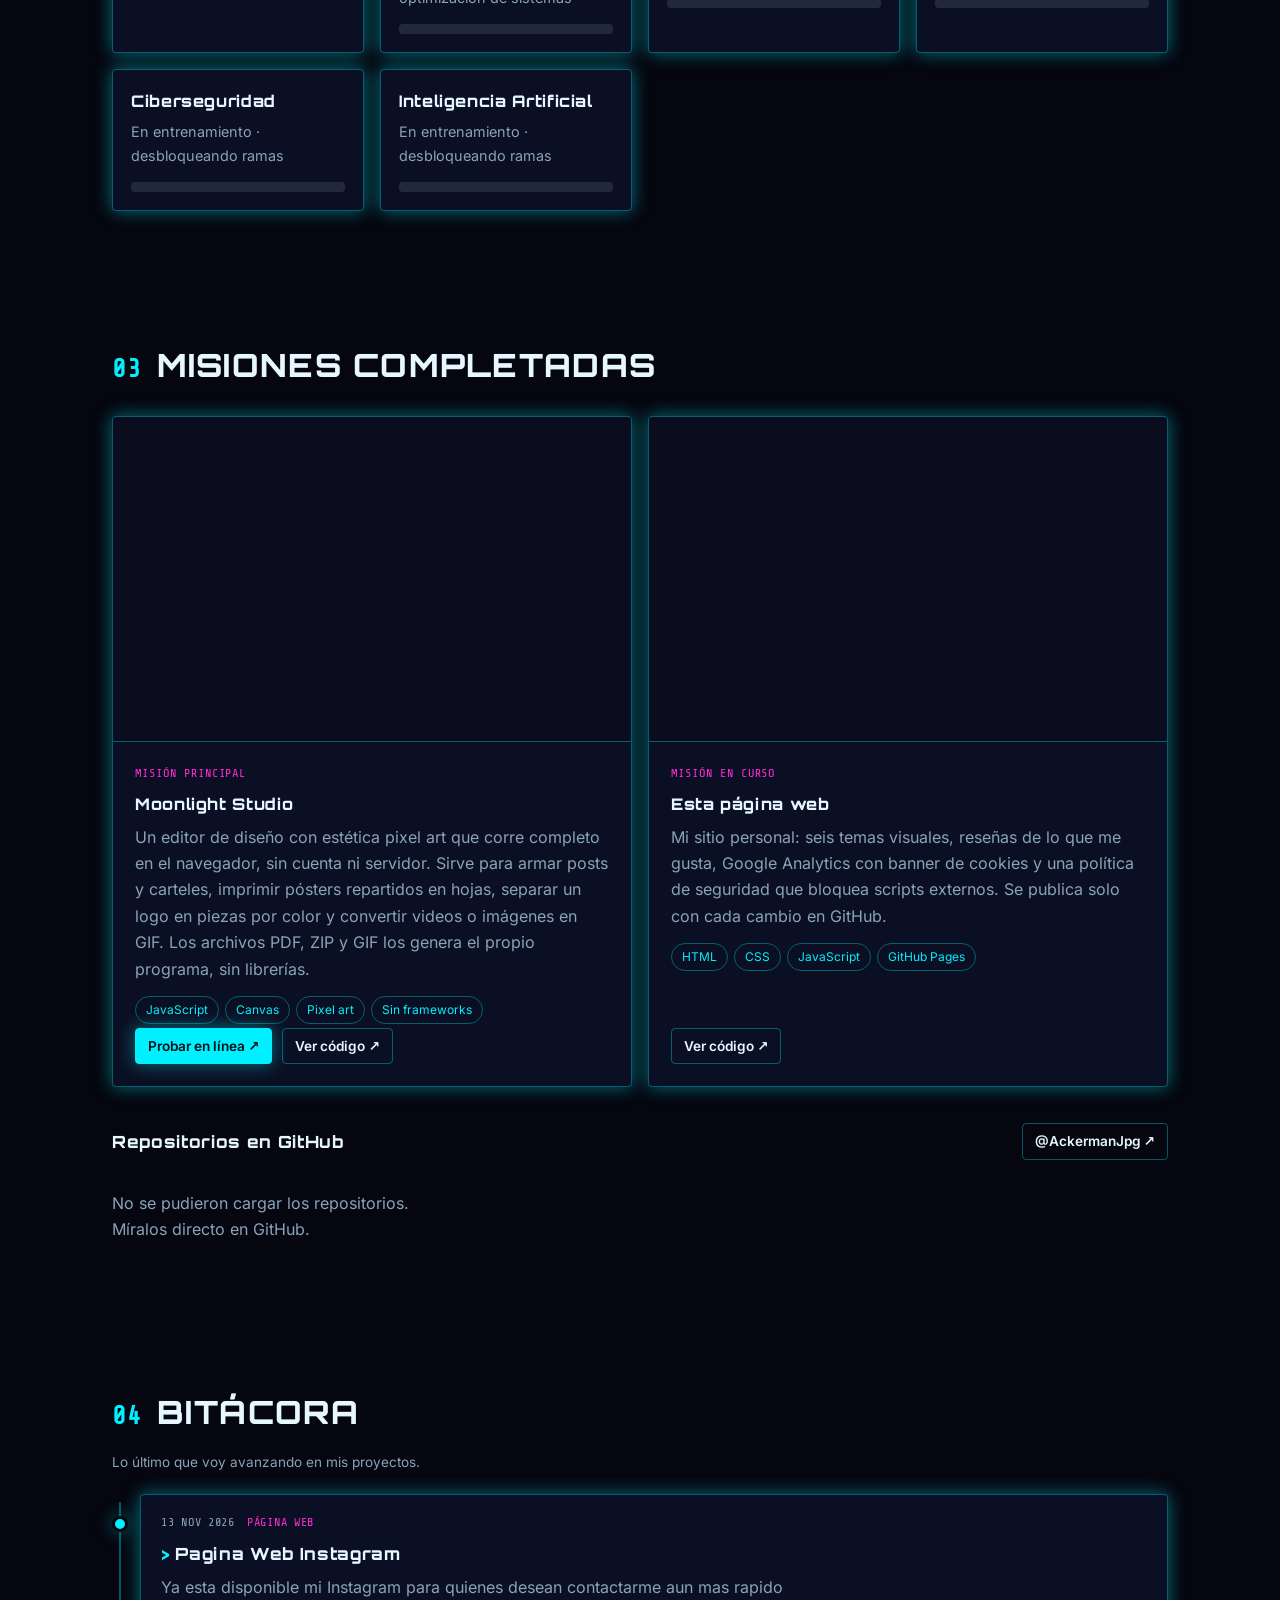
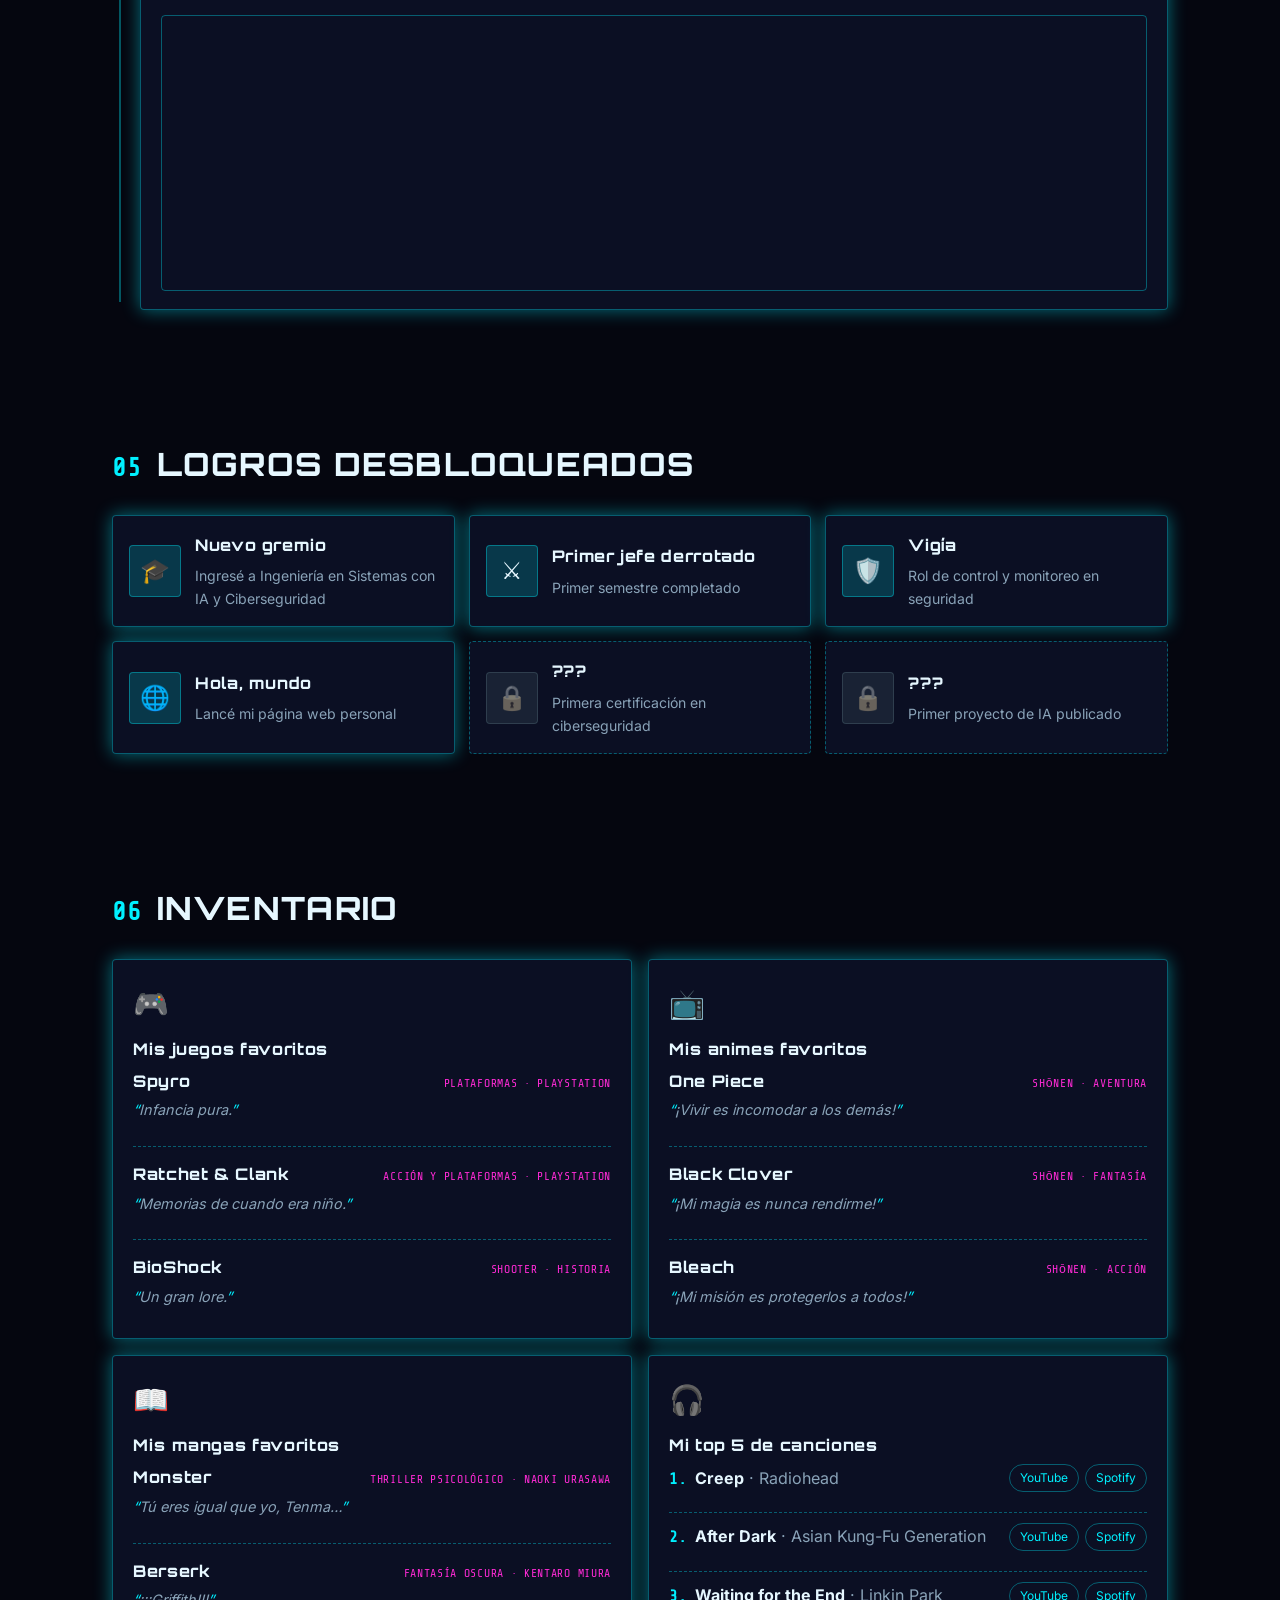
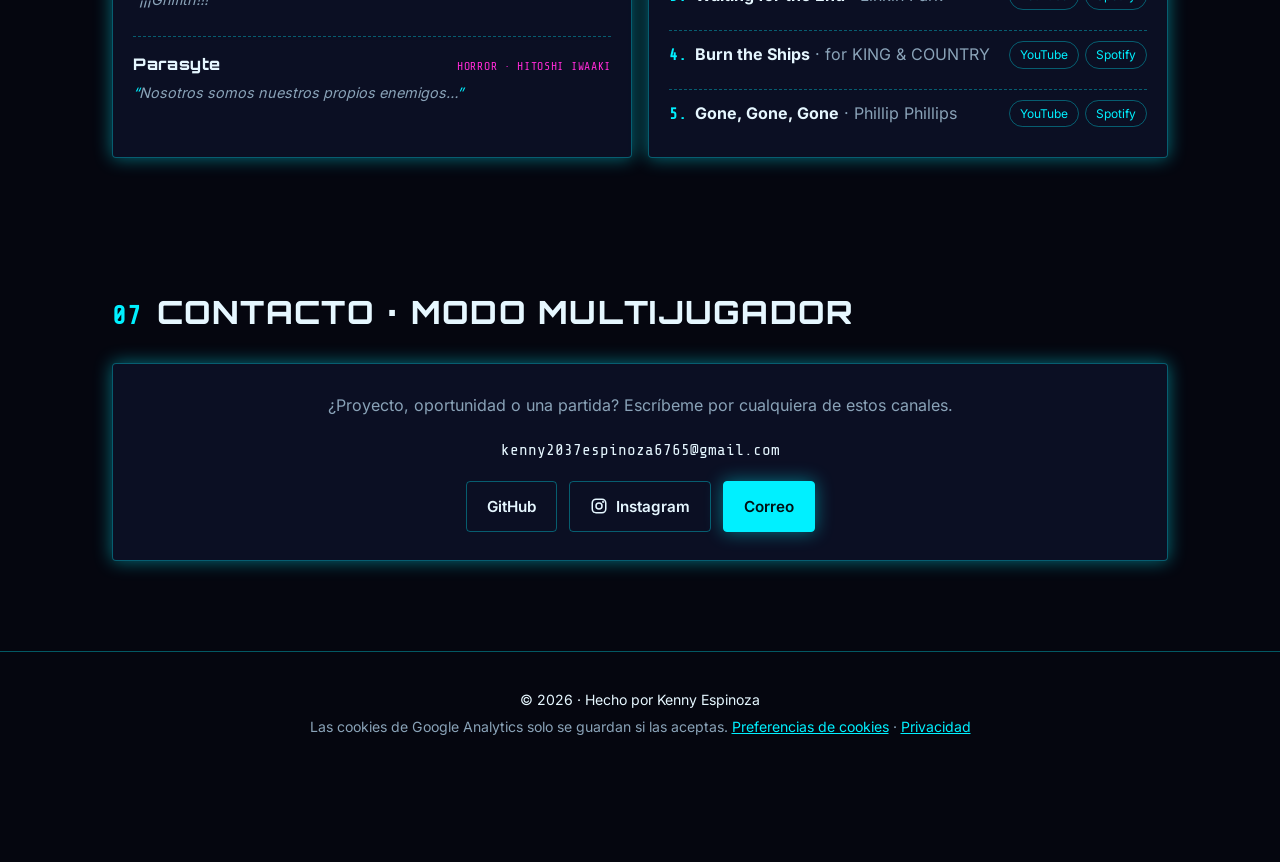
==== commit 9ceb28e6: "Quitar OpenCV y NumPy de las habilidades Para que el portafolio coincida con el CV.  Co-Authored-By:" ====
--- a/index.html
+++ b/index.html
@@ -35,7 +35,7 @@
     "url": "https://ackermanjpg.github.io/",
     "jobTitle": "Estudiante de Ingeniería en Sistemas con IA y Ciberseguridad",
     "address": { "@type": "PostalAddress", "addressCountry": "GT" },
-    "knowsAbout": ["Ciberseguridad", "Inteligencia Artificial", "Python", "OpenCV", "Mantenimiento de equipos"],
+    "knowsAbout": ["Ciberseguridad", "Inteligencia Artificial", "Python", "Mantenimiento de equipos"],
     "sameAs": ["https://github.com/AckermanJpg", "https://www.instagram.com/espinozagabriel__/"]
   }
   </script>
@@ -48,7 +48,7 @@
   <div class="fx-layer" aria-hidden="true"></div>
 
   <header class="topbar">
-    <a class="brand" href="#inicio" aria-label="Kenny, ir al inicio">
+    <a class="brand" href="#inicio" aria-label="K KENNY, ir al inicio">
       <span class="brand-mark" aria-hidden="true">K</span>
       <span class="brand-name">KENNY<span class="blink">_</span></span>
     </a>
@@ -139,7 +139,7 @@
       <div class="skills">
         <article class="skill panel">
           <h3>Python</h3>
-          <p>PIL, NumPy, OpenCV, PyMuPDF, ReportLab</p>
+          <p>PIL, PyMuPDF, ReportLab</p>
           <div class="bar"><span class="bar-fill" data-fill="70"></span></div>
         </article>
         <article class="skill panel">
